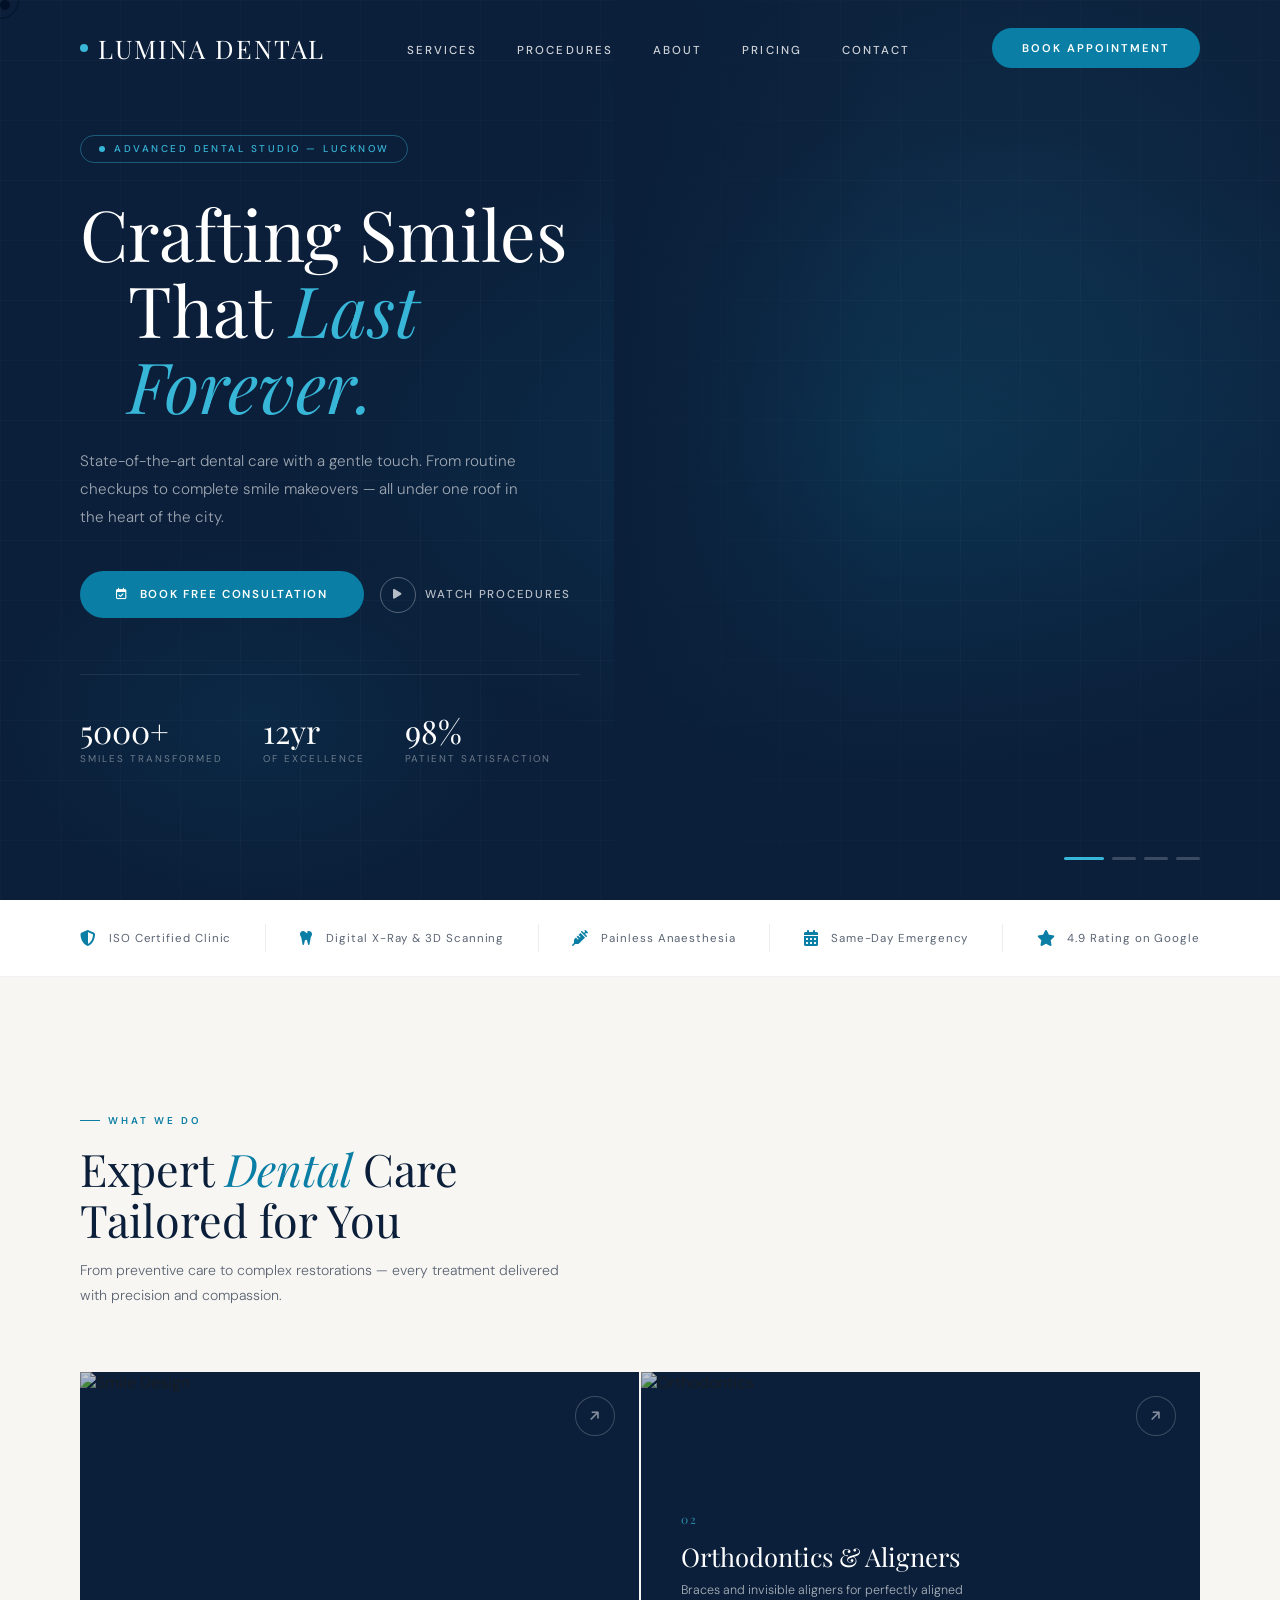
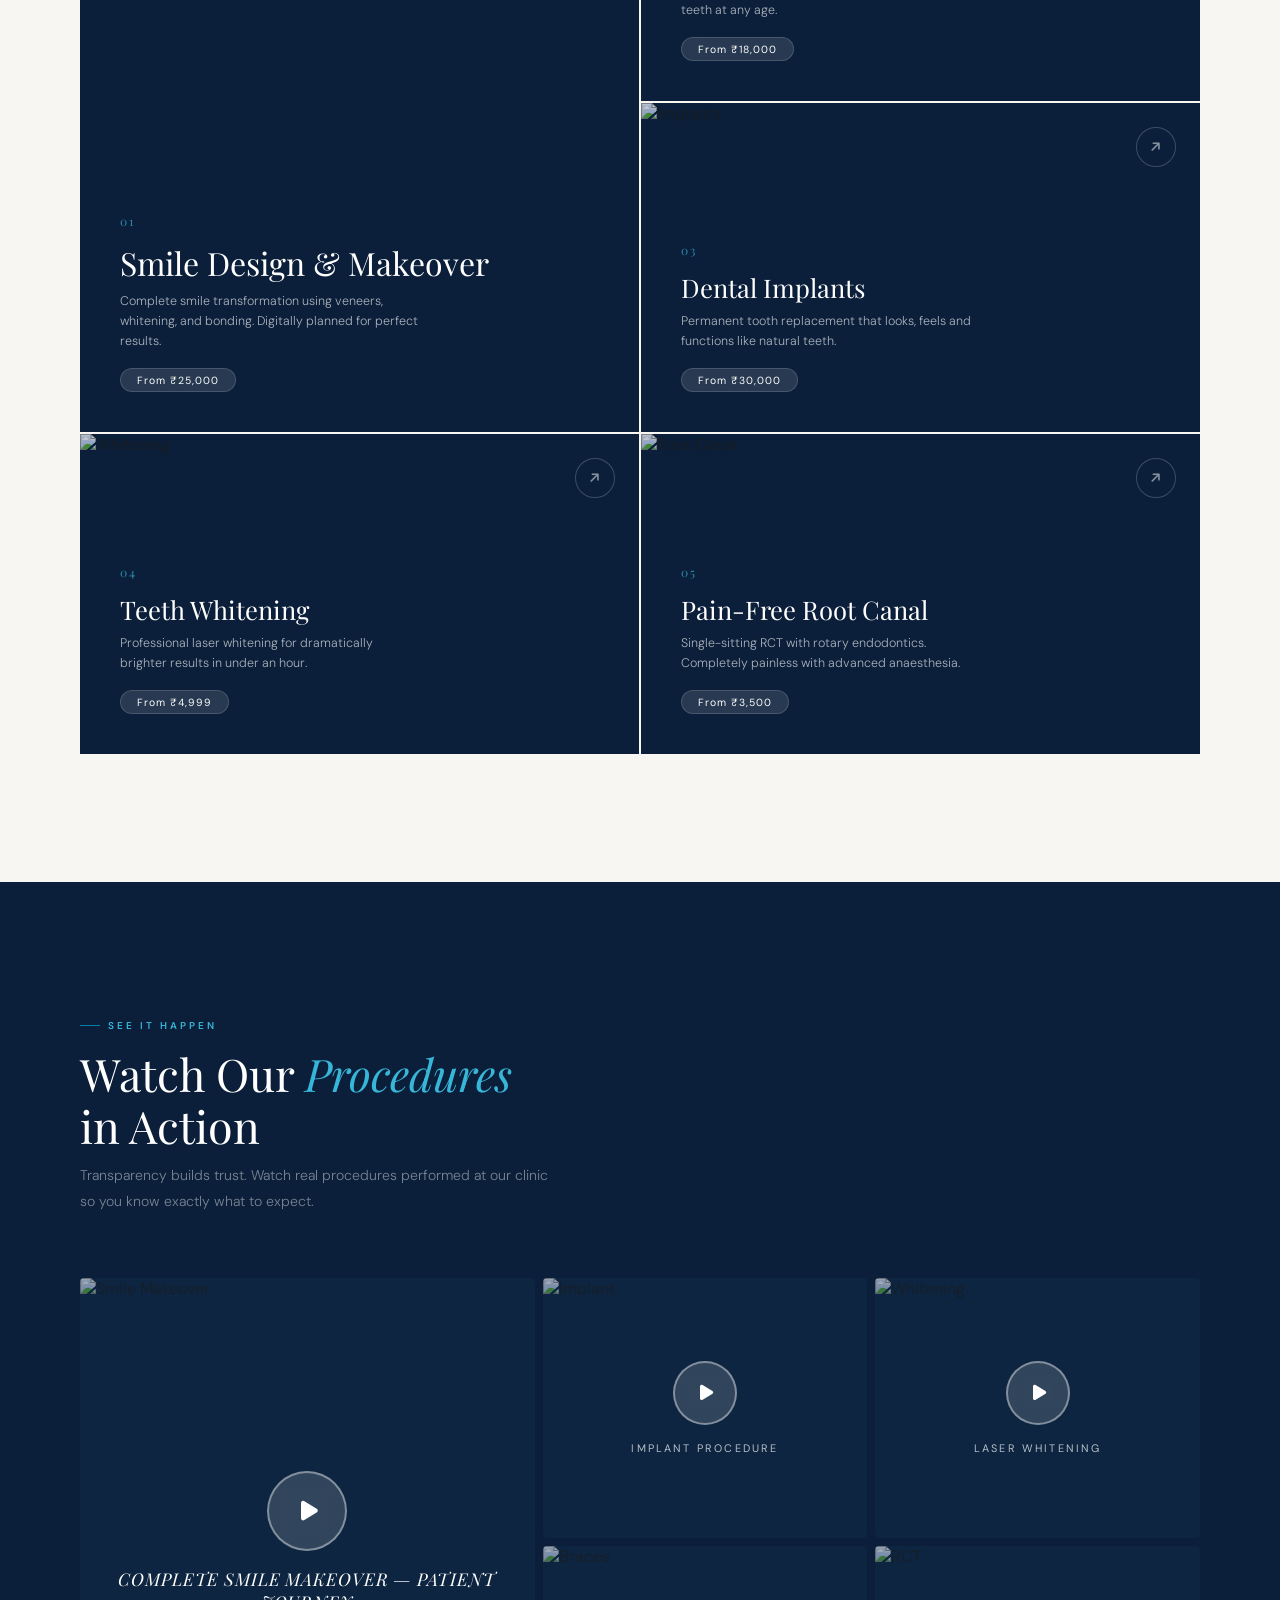
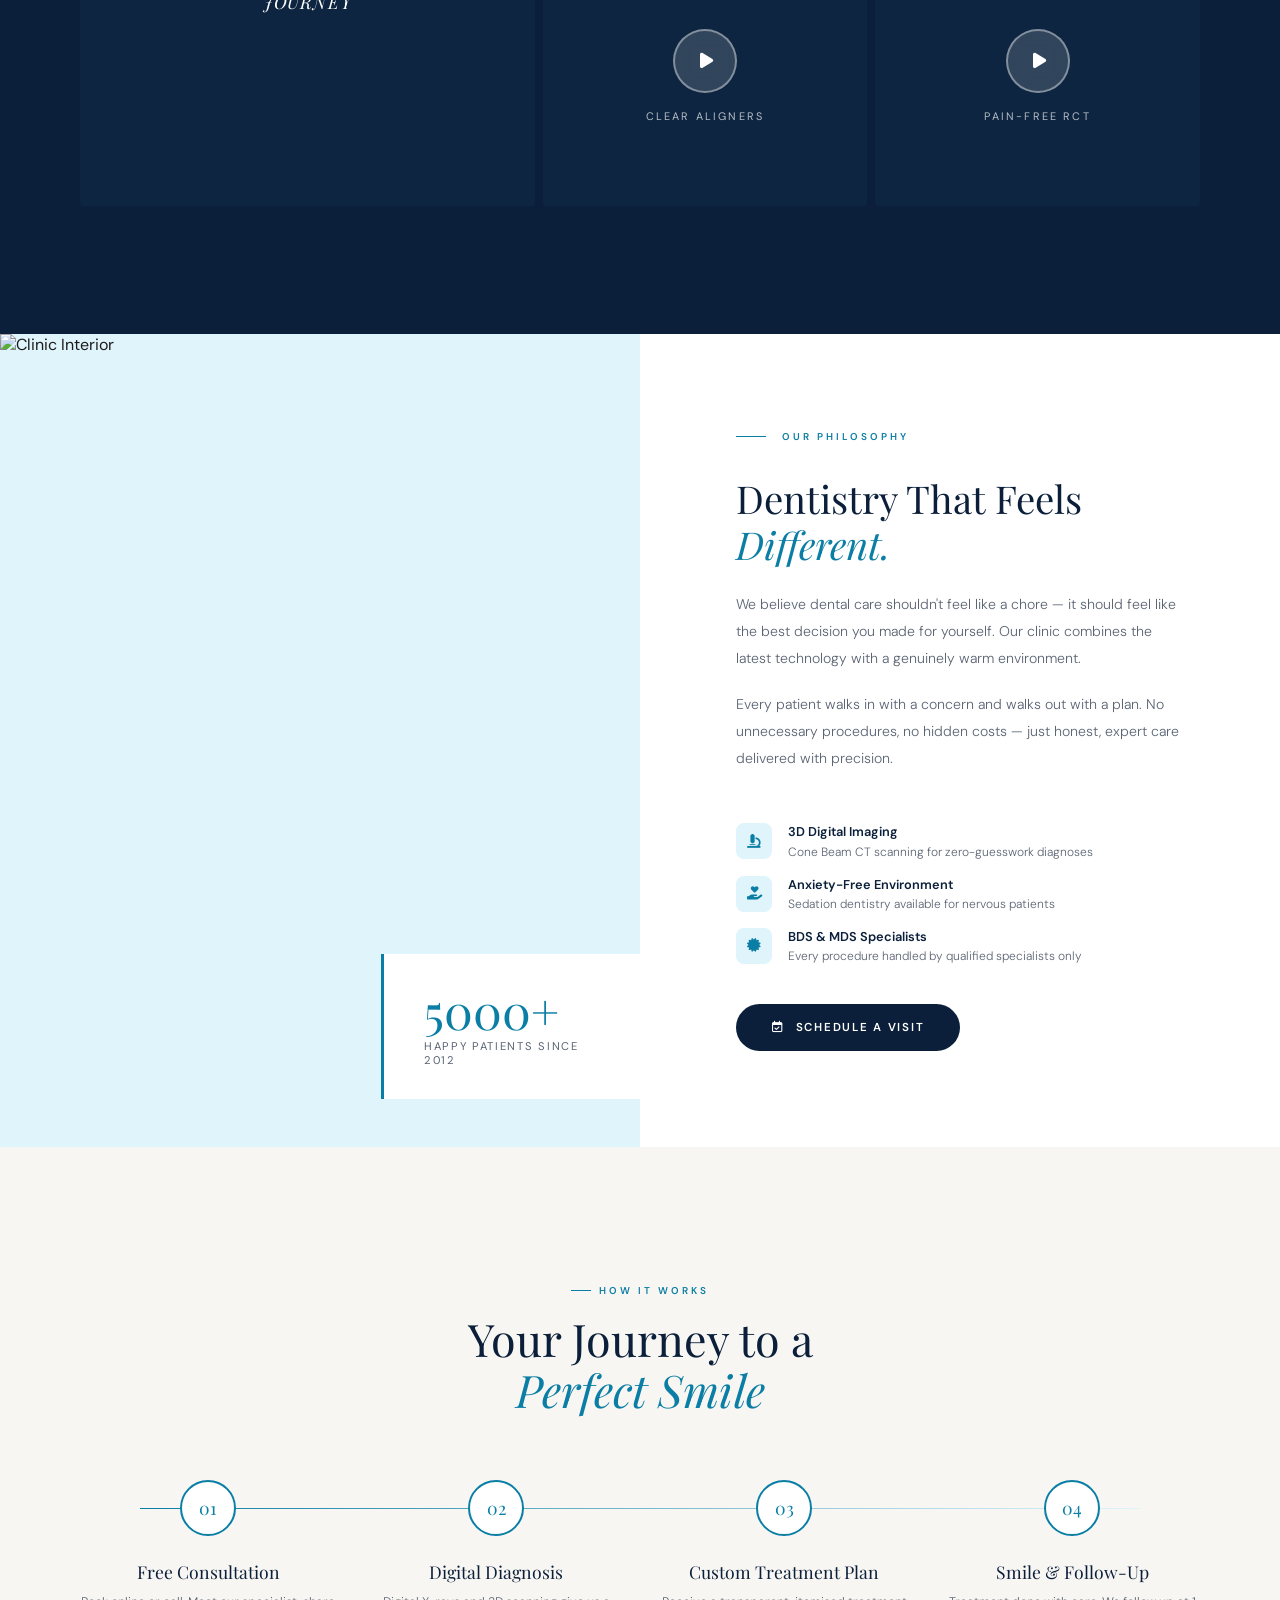
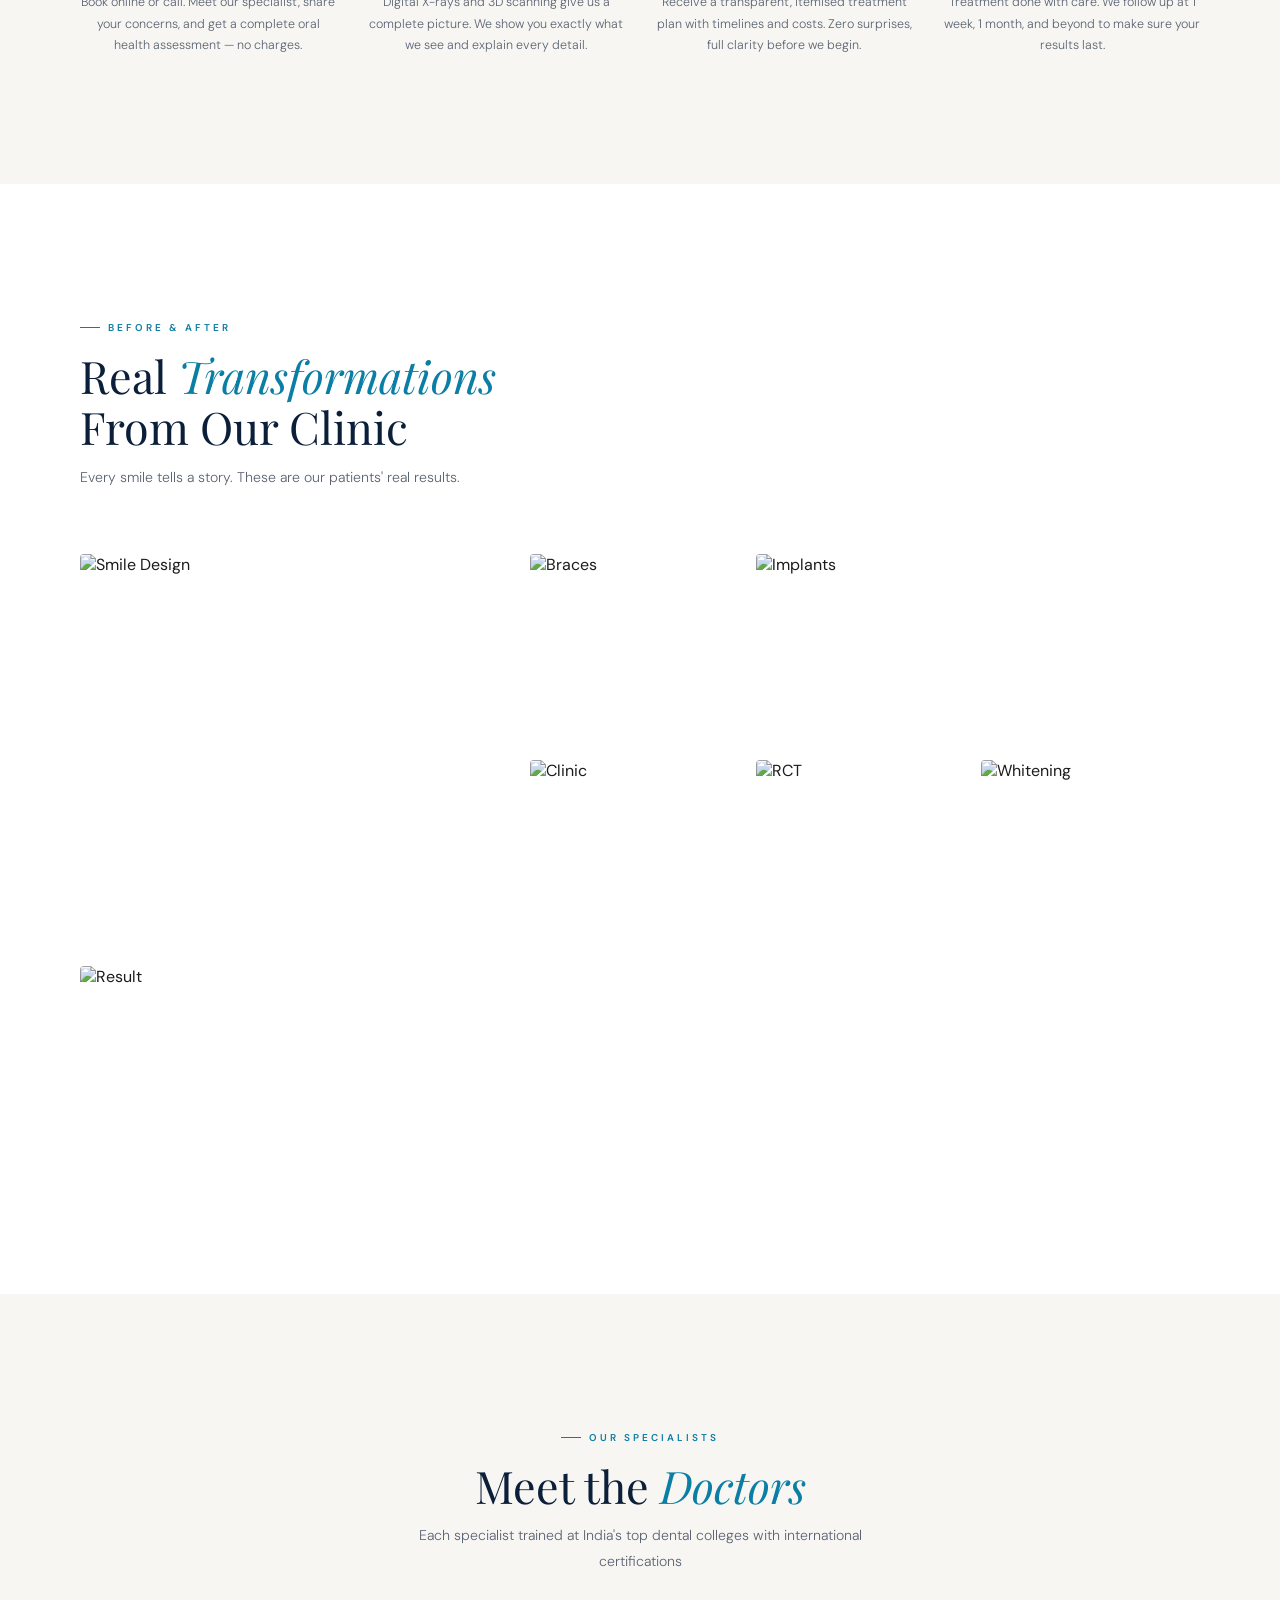
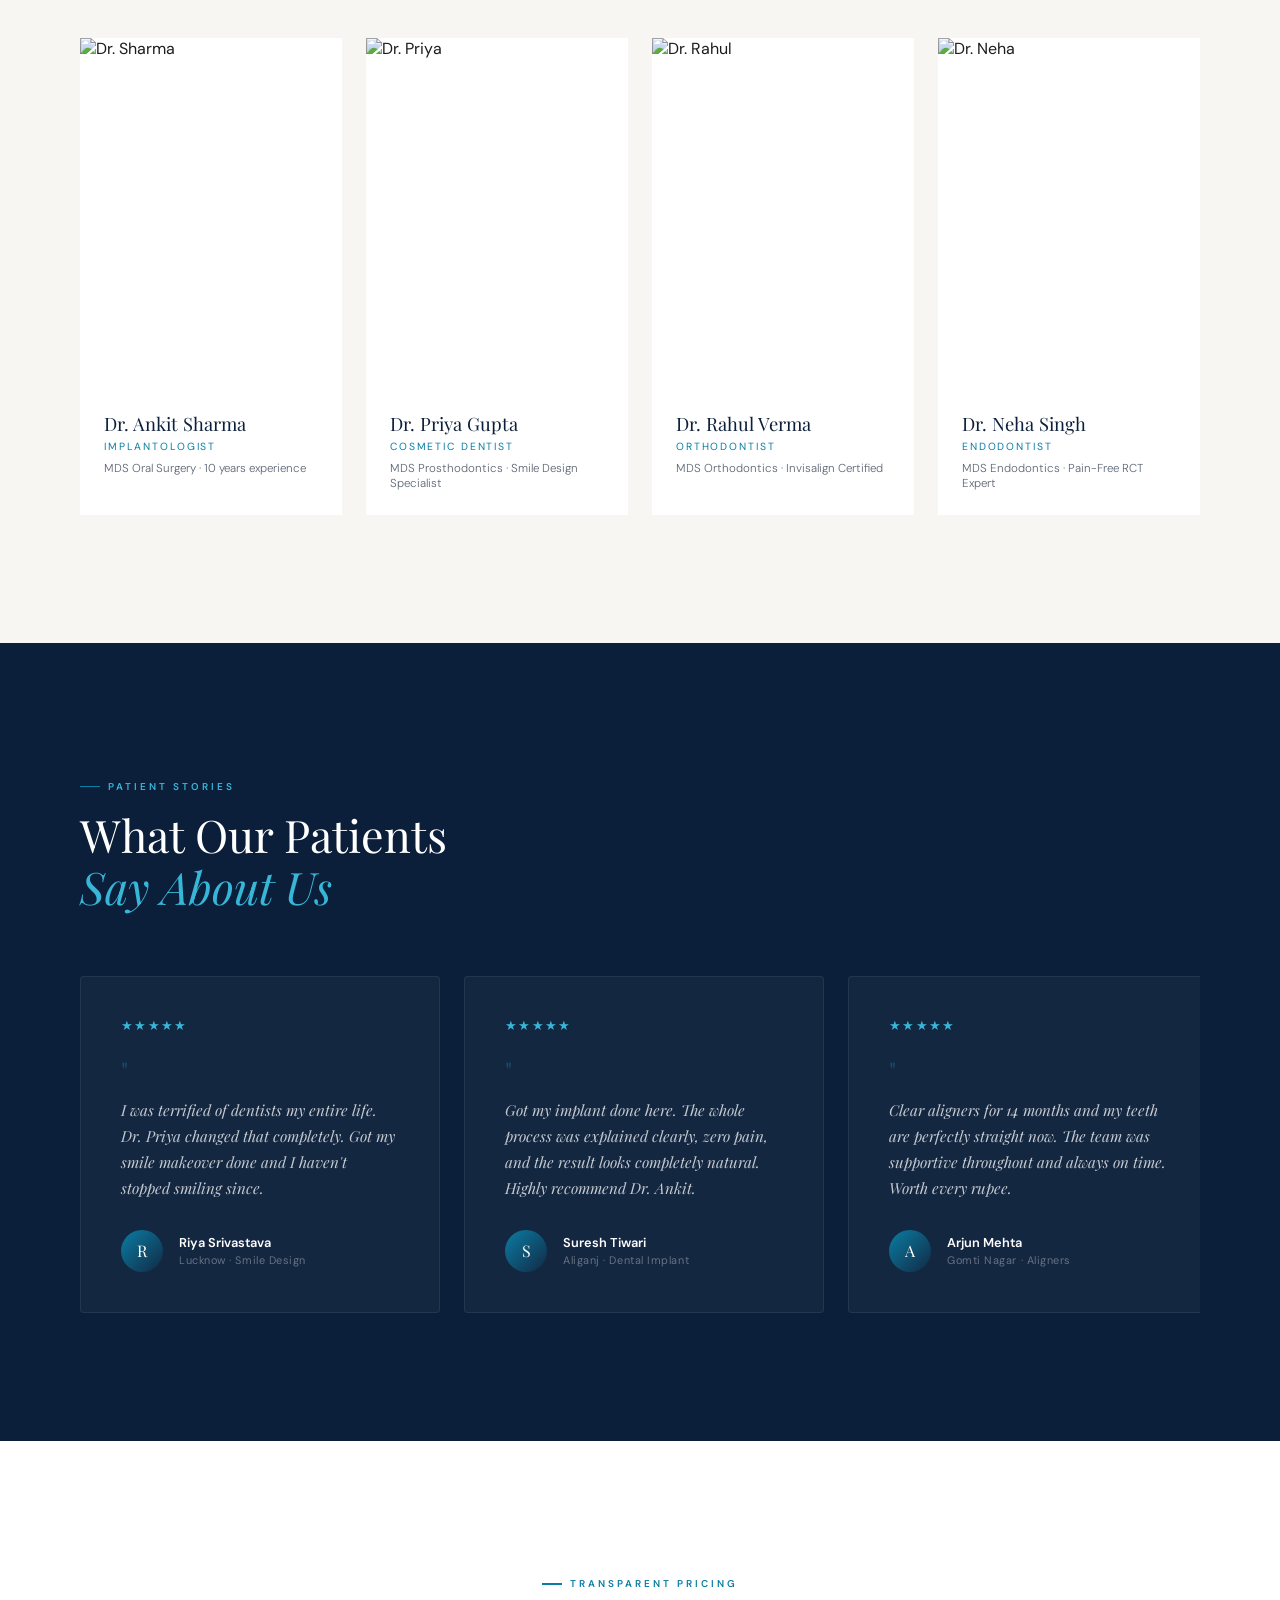
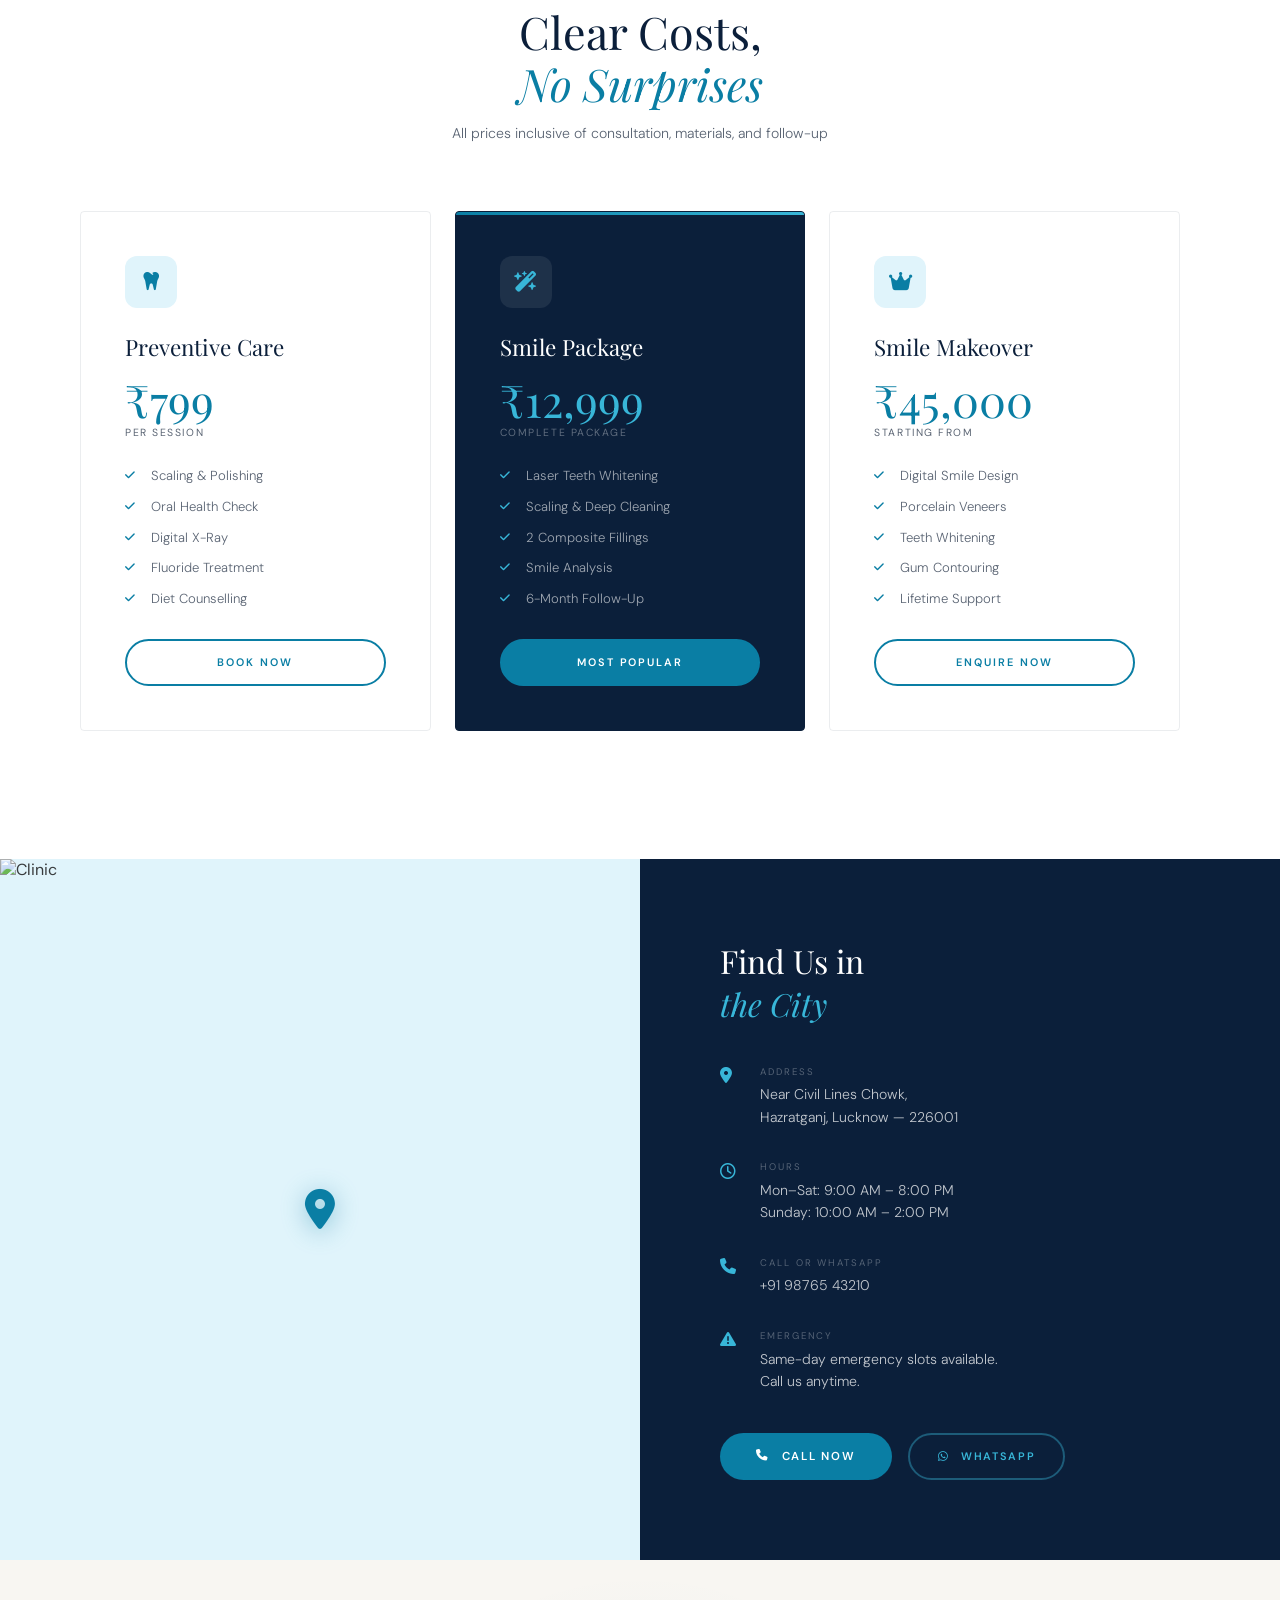
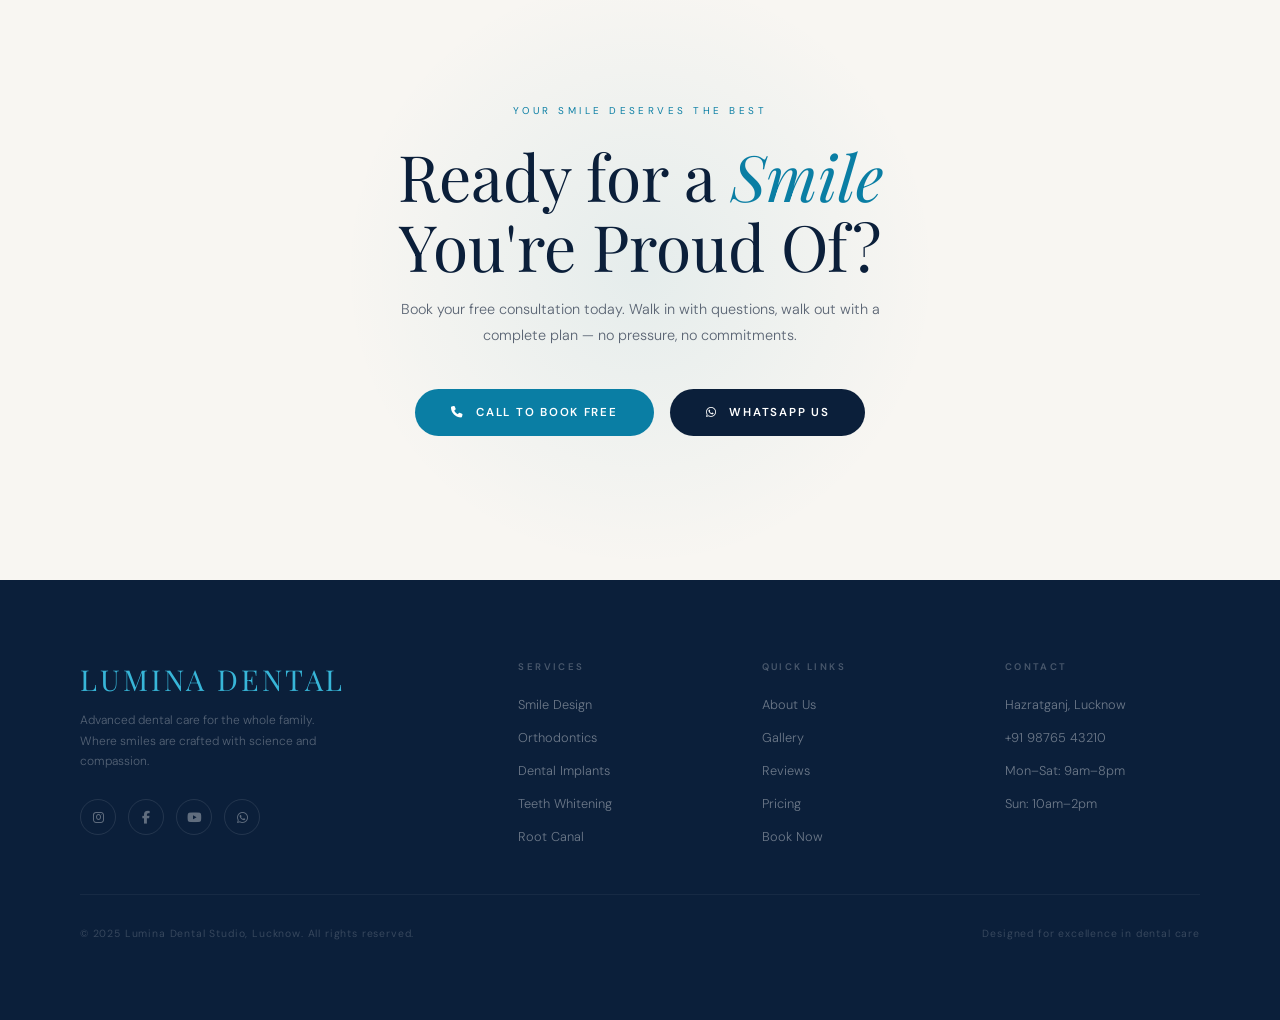
==== dental/index.html @ c4e723fb "Create index.html" ====
<!DOCTYPE html>
<html lang="en">
<head>
<meta charset="UTF-8">
<meta name="viewport" content="width=device-width, initial-scale=1.0">
<title>LUMINA Dental Studio — Where Smiles Are Crafted</title>
<link rel="preconnect" href="https://fonts.googleapis.com">
<link href="https://fonts.googleapis.com/css2?family=Playfair+Display:ital,wght@0,400;0,500;0,700;1,400;1,500&family=DM+Sans:wght@300;400;500;600&display=swap" rel="stylesheet">
<link rel="stylesheet" href="https://cdnjs.cloudflare.com/ajax/libs/font-awesome/6.5.0/css/all.min.css">
<style>
*,*::before,*::after{box-sizing:border-box;margin:0;padding:0}
html{scroll-behavior:smooth;overflow-x:hidden}
body{font-family:'DM Sans',sans-serif;background:#f8f6f2;color:#1c1c1c;overflow-x:hidden}

:root{
  --navy:#0b1f3a;
  --navy-mid:#122944;
  --teal:#0a7ea4;
  --teal-light:#38b6d8;
  --teal-pale:#e0f4fb;
  --cream:#f8f6f2;
  --warm:#fdf9f4;
  --gold:#c8a96e;
  --text:#1c1c1c;
  --text-2:#5a6473;
  --white:#ffffff;
  --serif:'Playfair Display',Georgia,serif;
  --sans:'DM Sans',sans-serif;
}

/* ── CURSOR ── */
.cursor{position:fixed;width:10px;height:10px;background:var(--teal);border-radius:50%;pointer-events:none;z-index:9999;transition:transform 0.15s ease;mix-blend-mode:multiply}
.cursor-ring{position:fixed;width:38px;height:38px;border:1.5px solid var(--teal);border-radius:50%;pointer-events:none;z-index:9998;transition:all 0.12s ease;mix-blend-mode:multiply}

/* ── NAV ── */
.nav{
  position:fixed;top:0;left:0;right:0;z-index:999;
  padding:1.75rem 5rem;
  display:flex;align-items:center;justify-content:space-between;
  transition:all 0.5s ease;
}
.nav.scrolled{
  background:rgba(248,246,242,0.96);
  backdrop-filter:blur(20px);
  padding:1.1rem 5rem;
  box-shadow:0 1px 40px rgba(11,31,58,0.08);
}
.nav-logo{
  font-family:var(--serif);font-size:1.6rem;font-weight:400;
  letter-spacing:0.08em;color:#fff;text-transform:uppercase;
  display:flex;align-items:center;gap:0.6rem;
}
.nav.scrolled .nav-logo{color:var(--navy)}
.logo-dot{width:8px;height:8px;background:var(--teal-light);border-radius:50%;display:inline-block}
.nav.scrolled .logo-dot{background:var(--teal)}
.nav-links{display:flex;gap:2.5rem;list-style:none}
.nav-links a{
  font-size:0.72rem;letter-spacing:0.18em;text-transform:uppercase;
  color:rgba(255,255,255,0.8);text-decoration:none;font-weight:500;
  transition:color 0.3s;position:relative;
}
.nav-links a::after{content:'';position:absolute;bottom:-4px;left:0;width:0;height:1px;background:var(--teal-light);transition:width 0.3s}
.nav-links a:hover::after{width:100%}
.nav.scrolled .nav-links a{color:var(--text-2)}
.nav-links a:hover{color:var(--teal-light)}
.nav.scrolled .nav-links a:hover{color:var(--teal)}
.nav-cta{
  background:var(--teal);color:#fff;
  padding:0.7rem 1.75rem;font-size:0.7rem;
  letter-spacing:0.18em;text-transform:uppercase;
  text-decoration:none;font-weight:600;
  border-radius:100px;
  transition:all 0.3s;border:2px solid var(--teal);
}
.nav-cta:hover{background:transparent;color:var(--teal-light);border-color:var(--teal-light)}
.nav.scrolled .nav-cta:hover{color:var(--teal);border-color:var(--teal);background:transparent}
.hamburger{display:none;flex-direction:column;gap:5px;cursor:pointer;padding:5px;z-index:1001}
.hamburger span{width:24px;height:1.5px;background:#fff;transition:all 0.3s;display:block}
.nav.scrolled .hamburger span{background:var(--navy)}

/* Mobile drawer */
.mobile-menu{
  display:none;position:fixed;inset:0;
  background:var(--navy);z-index:1000;
  flex-direction:column;align-items:center;justify-content:center;gap:2rem;
}
.mobile-menu.open{display:flex}
.mobile-menu a{font-size:1.6rem;font-family:var(--serif);font-weight:400;color:rgba(255,255,255,0.8);text-decoration:none;transition:color 0.3s}
.mobile-menu a:hover{color:var(--teal-light)}
.mobile-close{position:absolute;top:1.5rem;right:1.5rem;font-size:1.5rem;color:rgba(255,255,255,0.5);cursor:pointer;background:none;border:none}
.mobile-book{margin-top:1rem;background:var(--teal);color:#fff !important;padding:0.875rem 2.5rem;border-radius:100px;font-size:0.75rem !important;font-family:var(--sans) !important;letter-spacing:0.2em;text-transform:uppercase;font-weight:600 !important}

/* ── HERO ── */
.hero{
  position:relative;width:100%;height:100vh;min-height:700px;
  background:var(--navy);overflow:hidden;
  display:flex;align-items:center;
}
.hero-bg-pattern{
  position:absolute;inset:0;
  background:
    radial-gradient(ellipse 80% 60% at 70% 50%, rgba(10,126,164,0.18) 0%, transparent 60%),
    radial-gradient(ellipse 40% 40% at 20% 80%, rgba(10,126,164,0.1) 0%, transparent 50%),
    radial-gradient(ellipse 60% 80% at 80% 20%, rgba(56,182,216,0.08) 0%, transparent 60%);
}
.hero-grid-overlay{
  position:absolute;inset:0;
  background-image:linear-gradient(rgba(255,255,255,0.02) 1px,transparent 1px),linear-gradient(90deg,rgba(255,255,255,0.02) 1px,transparent 1px);
  background-size:60px 60px;
}
.hero-img-wrap{
  position:absolute;right:0;top:0;bottom:0;width:52%;overflow:hidden;
}
.hero-img-wrap::before{
  content:'';position:absolute;left:0;top:0;bottom:0;width:40%;z-index:1;
  background:linear-gradient(to right, var(--navy) 0%, transparent 100%);
}
.hero-img-wrap::after{
  content:'';position:absolute;inset:0;
  background:linear-gradient(to bottom, rgba(11,31,58,0.3) 0%, transparent 30%, transparent 70%, rgba(11,31,58,0.4) 100%);
  z-index:1;
}
.hero-img-slide{
  position:absolute;inset:0;opacity:0;transition:opacity 1.8s ease;
  background-size:cover;background-position:center;
}
.hero-img-slide.active{opacity:1}
.slide-a{background-image:url('https://images.unsplash.com/photo-1606811841689-23dfddce3e95?w=1400&q=90')}
.slide-b{background-image:url('https://images.unsplash.com/photo-1588776814546-1ffbb2cd95aa?w=1400&q=90')}
.slide-c{background-image:url('https://images.unsplash.com/photo-1629909613654-28e377c37b09?w=1400&q=90')}
.slide-d{background-image:url('https://images.unsplash.com/photo-1609840114035-3c981b782dfe?w=1400&q=90')}

.hero-content{
  position:relative;z-index:10;
  padding:0 5rem;max-width:660px;
}
.hero-badge{
  display:inline-flex;align-items:center;gap:0.6rem;
  border:1px solid rgba(56,182,216,0.4);
  padding:0.4rem 1.1rem;border-radius:100px;margin-bottom:2rem;
  font-size:0.62rem;letter-spacing:0.25em;text-transform:uppercase;
  color:var(--teal-light);font-weight:500;
}
.hero-badge-dot{width:6px;height:6px;background:var(--teal-light);border-radius:50%;animation:pulse 2s infinite}
@keyframes pulse{0%,100%{opacity:1;transform:scale(1)}50%{opacity:0.5;transform:scale(1.4)}}
.hero-title{
  font-family:var(--serif);
  font-size:clamp(2.8rem,5.5vw,5rem);
  font-weight:400;line-height:1.08;
  color:#fff;margin-bottom:1.5rem;
}
.hero-title em{font-style:italic;color:var(--teal-light)}
.hero-title .line2{display:block;padding-left:3rem}
.hero-sub{
  font-size:0.95rem;color:rgba(255,255,255,0.6);
  line-height:1.85;font-weight:300;margin-bottom:2.5rem;max-width:440px;
}
.hero-actions{display:flex;gap:1rem;flex-wrap:wrap;align-items:center}
.btn-primary{
  display:inline-flex;align-items:center;gap:0.75rem;
  background:var(--teal);color:#fff;
  padding:1rem 2.25rem;font-size:0.72rem;
  letter-spacing:0.15em;text-transform:uppercase;
  text-decoration:none;font-weight:600;border-radius:100px;
  transition:all 0.3s;
}
.btn-primary:hover{background:var(--teal-light);transform:translateY(-2px);box-shadow:0 12px 35px rgba(10,126,164,0.35)}
.btn-ghost{
  display:inline-flex;align-items:center;gap:0.6rem;
  color:rgba(255,255,255,0.7);font-size:0.72rem;
  letter-spacing:0.15em;text-transform:uppercase;
  text-decoration:none;font-weight:500;
  transition:all 0.3s;
}
.btn-ghost:hover{color:#fff}
.btn-ghost i{width:36px;height:36px;border:1px solid rgba(255,255,255,0.3);border-radius:50%;display:flex;align-items:center;justify-content:center;font-size:0.7rem;transition:all 0.3s}
.btn-ghost:hover i{border-color:var(--teal-light);color:var(--teal-light)}

.hero-counters{
  display:flex;gap:2.5rem;margin-top:3.5rem;
  padding-top:2.5rem;border-top:1px solid rgba(255,255,255,0.08);
}
.hero-counter-num{font-family:var(--serif);font-size:2rem;font-weight:400;color:#fff;line-height:1;margin-bottom:0.3rem}
.hero-counter-label{font-size:0.62rem;letter-spacing:0.2em;text-transform:uppercase;color:rgba(255,255,255,0.4)}

.slide-nav{
  position:absolute;bottom:2.5rem;right:5rem;z-index:20;
  display:flex;gap:0.5rem;
}
.snav-dot{width:24px;height:3px;background:rgba(255,255,255,0.2);cursor:pointer;transition:all 0.3s;border-radius:2px}
.snav-dot.active{background:var(--teal-light);width:40px}

/* ── TRUST BAR ── */
.trust-bar{
  background:var(--white);
  padding:1.5rem 5rem;
  display:flex;align-items:center;justify-content:space-between;
  border-bottom:1px solid rgba(11,31,58,0.06);
  flex-wrap:wrap;gap:1rem;
}
.trust-item{display:flex;align-items:center;gap:0.75rem;color:var(--text-2);font-size:0.72rem;letter-spacing:0.08em}
.trust-item i{color:var(--teal);font-size:1rem}
.trust-divider{width:1px;height:28px;background:rgba(11,31,58,0.08)}

/* ── SERVICES ── */
.services-section{padding:8rem 5rem;background:var(--cream)}
.sec-header{margin-bottom:4rem}
.sec-tag{
  display:inline-flex;align-items:center;gap:0.5rem;
  font-size:0.62rem;letter-spacing:0.3em;text-transform:uppercase;
  color:var(--teal);font-weight:600;margin-bottom:1rem;
}
.sec-tag::before{content:'';width:20px;height:1.5px;background:var(--teal)}
.sec-title{
  font-family:var(--serif);font-size:clamp(2rem,3.5vw,3.2rem);
  font-weight:400;line-height:1.15;color:var(--navy);
}
.sec-title em{font-style:italic;color:var(--teal)}
.sec-sub{font-size:0.88rem;color:var(--text-2);line-height:1.8;font-weight:300;max-width:480px;margin-top:0.75rem}

.services-layout{display:grid;grid-template-columns:1fr 1fr;gap:2px;max-width:1400px}
.svc-card{
  position:relative;overflow:hidden;cursor:pointer;
  background:var(--navy);
}
.svc-card.tall{grid-row:span 2}
.svc-img{width:100%;height:100%;object-fit:cover;display:block;min-height:320px;transition:transform 0.8s ease;opacity:0.75}
.svc-card.tall .svc-img{min-height:660px}
.svc-card:hover .svc-img{transform:scale(1.06);opacity:0.6}
.svc-overlay{
  position:absolute;inset:0;
  background:linear-gradient(to top, rgba(11,31,58,0.95) 0%, rgba(11,31,58,0.3) 50%, transparent 100%);
  transition:all 0.4s;
}
.svc-card:hover .svc-overlay{background:linear-gradient(to top, rgba(10,126,164,0.92) 0%, rgba(10,126,164,0.4) 60%, transparent 100%)}
.svc-info{position:absolute;bottom:0;left:0;right:0;padding:2.5rem}
.svc-num{font-family:var(--serif);font-size:0.75rem;color:var(--teal-light);letter-spacing:0.2em;margin-bottom:0.75rem;opacity:0.7}
.svc-name{font-family:var(--serif);font-size:1.6rem;font-weight:400;color:#fff;margin-bottom:0.5rem}
.svc-card.tall .svc-name{font-size:2rem}
.svc-desc{font-size:0.78rem;color:rgba(255,255,255,0.65);line-height:1.6;max-width:300px;font-weight:300;margin-bottom:1rem}
.svc-price{
  display:inline-block;background:rgba(255,255,255,0.12);backdrop-filter:blur(10px);
  border:1px solid rgba(255,255,255,0.15);
  padding:0.3rem 1rem;font-size:0.65rem;letter-spacing:0.1em;color:#fff;border-radius:100px;
}
.svc-arrow{
  position:absolute;top:1.5rem;right:1.5rem;
  width:40px;height:40px;border:1px solid rgba(255,255,255,0.2);border-radius:50%;
  display:flex;align-items:center;justify-content:center;color:rgba(255,255,255,0.5);
  font-size:0.8rem;transition:all 0.4s;transform:rotate(-45deg);
}
.svc-card:hover .svc-arrow{background:var(--teal);border-color:var(--teal);color:#fff;transform:rotate(0deg)}

/* ── VIDEO SECTION ── */
.video-section{padding:8rem 5rem;background:var(--navy);overflow:hidden}
.video-section .sec-tag{color:var(--teal-light)}
.video-section .sec-title{color:#fff}
.video-section .sec-title em{color:var(--teal-light)}
.video-section .sec-sub{color:rgba(255,255,255,0.45)}

.video-grid{
  display:grid;grid-template-columns:1.4fr 1fr 1fr;
  grid-template-rows:260px 260px;
  gap:8px;margin-top:3rem;
}
.vid-item{
  position:relative;overflow:hidden;cursor:pointer;background:#0d2540;border-radius:4px;
}
.vid-item.main{grid-row:span 2}
.vid-thumb{width:100%;height:100%;object-fit:cover;display:block;opacity:0.6;transition:all 0.5s}
.vid-item:hover .vid-thumb{opacity:0.4;transform:scale(1.05)}
.vid-overlay{
  position:absolute;inset:0;display:flex;flex-direction:column;
  align-items:center;justify-content:center;gap:1rem;
}
.vid-play{
  width:64px;height:64px;background:rgba(255,255,255,0.15);backdrop-filter:blur(10px);
  border:2px solid rgba(255,255,255,0.4);border-radius:50%;
  display:flex;align-items:center;justify-content:center;
  color:#fff;font-size:1.1rem;padding-left:4px;
  transition:all 0.3s;
}
.vid-item.main .vid-play{width:80px;height:80px;font-size:1.4rem}
.vid-item:hover .vid-play{background:var(--teal);border-color:var(--teal);transform:scale(1.1)}
.vid-label{font-size:0.68rem;letter-spacing:0.2em;text-transform:uppercase;color:rgba(255,255,255,0.7);text-align:center}
.vid-item.main .vid-label{font-family:var(--serif);font-size:1.1rem;letter-spacing:0.05em;font-style:italic;color:#fff}

/* video modal */
.vid-modal{
  display:none;position:fixed;inset:0;background:rgba(0,0,0,0.92);z-index:9000;
  align-items:center;justify-content:center;
}
.vid-modal.open{display:flex}
.vid-modal-inner{position:relative;width:90%;max-width:900px;aspect-ratio:16/9}
.vid-modal-inner iframe{width:100%;height:100%;border:none}
.vid-modal-close{position:absolute;top:-2.5rem;right:0;color:rgba(255,255,255,0.6);font-size:1.4rem;cursor:pointer;background:none;border:none;transition:color 0.3s}
.vid-modal-close:hover{color:#fff}

/* ── ABOUT / STORY ── */
.about-section{display:grid;grid-template-columns:1fr 1fr;min-height:85vh}
.about-visual{position:relative;overflow:hidden;background:var(--teal-pale)}
.about-visual-img{width:100%;height:100%;object-fit:cover;display:block}
.about-visual-accent{
  position:absolute;bottom:3rem;right:-1px;
  background:var(--white);padding:2rem 2.5rem;
  border-left:3px solid var(--teal);
  max-width:260px;
}
.avc-num{font-family:var(--serif);font-size:3rem;font-weight:400;color:var(--teal);line-height:1}
.avc-label{font-size:0.7rem;letter-spacing:0.15em;text-transform:uppercase;color:var(--text-2);margin-top:0.3rem}

.about-content{
  background:var(--white);
  display:flex;flex-direction:column;justify-content:center;
  padding:6rem;
}
.about-eyebrow{display:flex;align-items:center;gap:1rem;margin-bottom:2rem}
.eyebrow-line{width:30px;height:1.5px;background:var(--teal)}
.eyebrow-text{font-size:0.62rem;letter-spacing:0.3em;text-transform:uppercase;color:var(--teal);font-weight:600}
.about-title{font-family:var(--serif);font-size:clamp(1.8rem,3vw,2.8rem);font-weight:400;line-height:1.2;color:var(--navy);margin-bottom:1.5rem}
.about-title em{font-style:italic;color:var(--teal)}
.about-text{font-size:0.88rem;color:var(--text-2);line-height:1.9;font-weight:300;margin-bottom:1.25rem}
.about-features{display:flex;flex-direction:column;gap:1rem;margin-top:2rem;margin-bottom:2.5rem}
.about-feature{display:flex;align-items:flex-start;gap:1rem}
.af-icon{
  width:36px;height:36px;background:var(--teal-pale);border-radius:8px;
  display:flex;align-items:center;justify-content:center;color:var(--teal);font-size:0.85rem;flex-shrink:0;
}
.af-text-title{font-size:0.8rem;font-weight:600;color:var(--navy);margin-bottom:0.2rem}
.af-text-sub{font-size:0.75rem;color:var(--text-2);font-weight:300}
.btn-navy{
  display:inline-flex;align-items:center;gap:0.75rem;
  background:var(--navy);color:#fff;
  padding:1rem 2.25rem;font-size:0.72rem;
  letter-spacing:0.15em;text-transform:uppercase;
  text-decoration:none;font-weight:600;border-radius:100px;
  transition:all 0.3s;width:fit-content;
}
.btn-navy:hover{background:var(--teal);transform:translateY(-2px)}

/* ── PROCESS ── */
.process-section{padding:8rem 5rem;background:var(--cream)}
.process-steps{
  display:grid;grid-template-columns:repeat(4,1fr);gap:2rem;
  margin-top:4rem;position:relative;
}
.process-steps::before{
  content:'';position:absolute;top:28px;left:60px;right:60px;height:1px;
  background:linear-gradient(to right, var(--teal) 0%, var(--teal-pale) 100%);
  z-index:0;
}
.process-step{position:relative;z-index:1;text-align:center}
.ps-num{
  width:56px;height:56px;background:var(--white);
  border:2px solid var(--teal);border-radius:50%;
  display:flex;align-items:center;justify-content:center;
  font-family:var(--serif);font-size:1.1rem;color:var(--teal);
  margin:0 auto 1.5rem;font-weight:400;
  transition:all 0.3s;
}
.process-step:hover .ps-num{background:var(--teal);color:#fff}
.ps-title{font-family:var(--serif);font-size:1.1rem;font-weight:400;color:var(--navy);margin-bottom:0.6rem}
.ps-desc{font-size:0.78rem;color:var(--text-2);line-height:1.7;font-weight:300}

/* ── GALLERY ── */
.gallery-section{padding:8rem 5rem;background:var(--white)}
.gallery-mosaic{
  display:grid;
  grid-template-columns:repeat(5,1fr);
  grid-template-rows:200px 200px 200px;
  gap:6px;margin-top:3rem;
}
.gal-item{overflow:hidden;position:relative;cursor:pointer;border-radius:4px}
.gal-item img{width:100%;height:100%;object-fit:cover;display:block;transition:transform 0.6s ease;filter:saturate(0.85)}
.gal-item:hover img{transform:scale(1.08);filter:saturate(1.1)}
.gal-item::after{content:'';position:absolute;inset:0;background:rgba(10,126,164,0);transition:background 0.4s}
.gal-item:hover::after{background:rgba(10,126,164,0.2)}
.gal-item.w2{grid-column:span 2}
.gal-item.w3{grid-column:span 3}
.gal-item.h2{grid-row:span 2}
.gal-caption{
  position:absolute;bottom:0;left:0;right:0;
  padding:1rem 1.25rem;background:linear-gradient(to top,rgba(11,31,58,0.8),transparent);
  color:#fff;font-size:0.65rem;letter-spacing:0.2em;text-transform:uppercase;
  opacity:0;transform:translateY(8px);transition:all 0.4s;
}
.gal-item:hover .gal-caption{opacity:1;transform:translateY(0)}

/* ── TEAM ── */
.team-section{padding:8rem 5rem;background:var(--cream)}
.team-grid{display:grid;grid-template-columns:repeat(4,1fr);gap:1.5rem;max-width:1300px;margin-top:3rem}
.team-card{background:var(--white);overflow:hidden;transition:transform 0.4s,box-shadow 0.4s}
.team-card:hover{transform:translateY(-8px);box-shadow:0 24px 60px rgba(11,31,58,0.1)}
.team-img-wrap{position:relative;overflow:hidden;aspect-ratio:3/4}
.team-img-wrap img{width:100%;height:100%;object-fit:cover;display:block;transition:transform 0.6s;filter:saturate(0.9)}
.team-card:hover .team-img-wrap img{transform:scale(1.05);filter:saturate(1)}
.team-img-wrap::after{
  content:'';position:absolute;inset:0;
  background:linear-gradient(to top,rgba(10,126,164,0.6) 0%,transparent 40%);
  opacity:0;transition:opacity 0.4s;
}
.team-card:hover .team-img-wrap::after{opacity:1}
.team-info{padding:1.5rem}
.team-name{font-family:var(--serif);font-size:1.15rem;font-weight:400;color:var(--navy);margin-bottom:0.25rem}
.team-role{font-size:0.65rem;letter-spacing:0.18em;text-transform:uppercase;color:var(--teal)}
.team-qual{font-size:0.72rem;color:var(--text-2);margin-top:0.5rem;font-weight:300}

/* ── TESTIMONIALS ── */
.test-section{padding:8rem 5rem;background:var(--navy);overflow:hidden}
.test-section .sec-tag{color:var(--teal-light)}
.test-section .sec-title{color:#fff}
.test-section .sec-title em{color:var(--teal-light)}
.test-track-wrap{overflow:hidden;margin-top:3rem}
.test-track{display:flex;gap:1.5rem;animation:scrollLeft 35s linear infinite}
.test-track:hover{animation-play-state:paused}
@keyframes scrollLeft{from{transform:translateX(0)}to{transform:translateX(-50%)}}
.test-card{
  background:rgba(255,255,255,0.04);border:1px solid rgba(255,255,255,0.07);
  padding:2.5rem;flex-shrink:0;width:360px;border-radius:4px;
  transition:border-color 0.3s,background 0.3s;
}
.test-card:hover{border-color:rgba(10,126,164,0.4);background:rgba(10,126,164,0.06)}
.test-rating{color:var(--teal-light);font-size:0.8rem;letter-spacing:0.1em;margin-bottom:1.5rem}
.test-quote{font-size:1.5rem;color:var(--teal);font-family:var(--serif);line-height:1;margin-bottom:1rem;opacity:0.5}
.test-text{font-family:var(--serif);font-size:0.95rem;font-weight:400;font-style:italic;color:rgba(255,255,255,0.75);line-height:1.7;margin-bottom:1.75rem}
.test-author{display:flex;align-items:center;gap:1rem}
.test-av{
  width:42px;height:42px;border-radius:50%;
  background:linear-gradient(135deg,var(--teal),var(--navy-mid));
  display:flex;align-items:center;justify-content:center;
  font-family:var(--serif);font-size:1rem;color:#fff;flex-shrink:0;
}
.test-name{font-size:0.8rem;font-weight:600;color:#fff;margin-bottom:0.15rem}
.test-detail{font-size:0.68rem;color:rgba(255,255,255,0.35);letter-spacing:0.05em}

/* ── PRICING ── */
.pricing-section{padding:8rem 5rem;background:var(--white)}
.pricing-grid{display:grid;grid-template-columns:repeat(3,1fr);gap:1.5rem;max-width:1100px;margin-top:3rem}
.price-card{
  border:1px solid rgba(11,31,58,0.08);padding:2.75rem;
  border-radius:4px;position:relative;overflow:hidden;
  transition:all 0.4s;
}
.price-card::after{
  content:'';position:absolute;top:0;left:0;right:0;height:3px;
  background:linear-gradient(to right,var(--teal),var(--teal-light));
  transform:scaleX(0);transition:transform 0.4s;
}
.price-card:hover{transform:translateY(-6px);box-shadow:0 24px 60px rgba(10,126,164,0.1)}
.price-card:hover::after{transform:scaleX(1)}
.price-card.featured{background:var(--navy);border-color:var(--navy)}
.price-card.featured::after{transform:scaleX(1)}
.price-icon-wrap{
  width:52px;height:52px;background:var(--teal-pale);border-radius:12px;
  display:flex;align-items:center;justify-content:center;color:var(--teal);
  font-size:1.3rem;margin-bottom:1.5rem;
}
.price-card.featured .price-icon-wrap{background:rgba(255,255,255,0.08);color:var(--teal-light)}
.price-name{font-family:var(--serif);font-size:1.4rem;font-weight:400;color:var(--navy);margin-bottom:0.5rem}
.price-card.featured .price-name{color:#fff}
.price-amount{font-family:var(--serif);font-size:2.8rem;font-weight:400;color:var(--teal);line-height:1;margin:1rem 0 0.25rem}
.price-card.featured .price-amount{color:var(--teal-light)}
.price-note{font-size:0.65rem;letter-spacing:0.15em;text-transform:uppercase;color:var(--text-2);margin-bottom:1.75rem}
.price-card.featured .price-note{color:rgba(255,255,255,0.35)}
.price-list{list-style:none;display:flex;flex-direction:column;gap:0.85rem;margin-bottom:2rem}
.price-list li{display:flex;align-items:center;gap:0.75rem;font-size:0.82rem;color:var(--text-2);font-weight:300}
.price-card.featured .price-list li{color:rgba(255,255,255,0.6)}
.price-list li i{color:var(--teal);font-size:0.7rem;width:14px}
.price-card.featured .price-list li i{color:var(--teal-light)}
.btn-price{
  display:block;width:100%;padding:0.9rem;text-align:center;
  font-size:0.68rem;letter-spacing:0.18em;text-transform:uppercase;font-weight:600;
  text-decoration:none;border-radius:100px;transition:all 0.3s;
  border:2px solid var(--teal);color:var(--teal);background:transparent;cursor:pointer;
}
.btn-price:hover,.price-card.featured .btn-price{background:var(--teal);color:#fff;border-color:var(--teal)}
.price-card.featured .btn-price:hover{background:var(--teal-light);border-color:var(--teal-light)}

/* ── LOCATION ── */
.location-section{display:grid;grid-template-columns:1fr 1fr}
.loc-map{position:relative;min-height:500px;background:var(--teal-pale);overflow:hidden}
.loc-map img{width:100%;height:100%;object-fit:cover;display:block;opacity:0.85}
.loc-map-pin{
  position:absolute;top:50%;left:50%;transform:translate(-50%,-50%);
  text-align:center;
}
.loc-map-pin i{font-size:2.5rem;color:var(--teal);filter:drop-shadow(0 4px 12px rgba(10,126,164,0.4))}
.loc-content{background:var(--navy);padding:5rem;display:flex;flex-direction:column;justify-content:center}
.loc-title{font-family:var(--serif);font-size:clamp(1.8rem,2.5vw,2.5rem);font-weight:400;color:#fff;margin-bottom:2.5rem}
.loc-title em{font-style:italic;color:var(--teal-light)}
.loc-items{display:flex;flex-direction:column;gap:2rem}
.loc-item{display:flex;gap:1.25rem;align-items:flex-start}
.loc-icon{color:var(--teal-light);font-size:1rem;margin-top:0.15rem;flex-shrink:0;width:20px}
.loc-item-label{font-size:0.6rem;letter-spacing:0.2em;text-transform:uppercase;color:rgba(255,255,255,0.3);margin-bottom:0.35rem}
.loc-item-text{font-size:0.88rem;color:rgba(255,255,255,0.75);font-weight:300;line-height:1.6}
.loc-btns{display:flex;gap:1rem;margin-top:2.5rem;flex-wrap:wrap}
.btn-teal-outline{
  display:inline-flex;align-items:center;gap:0.75rem;
  border:2px solid rgba(56,182,216,0.4);color:var(--teal-light);
  padding:0.875rem 1.75rem;font-size:0.68rem;letter-spacing:0.15em;
  text-transform:uppercase;text-decoration:none;font-weight:600;border-radius:100px;
  transition:all 0.3s;
}
.btn-teal-outline:hover{border-color:var(--teal-light);background:rgba(56,182,216,0.1)}

/* ── CTA ── */
.cta-section{
  position:relative;padding:9rem 5rem;text-align:center;overflow:hidden;
  background:var(--cream);
}
.cta-bg-shape{
  position:absolute;top:50%;left:50%;transform:translate(-50%,-50%);
  width:600px;height:600px;border-radius:50%;
  background:radial-gradient(circle, rgba(10,126,164,0.08) 0%, transparent 70%);
}
.cta-tag{font-size:0.62rem;letter-spacing:0.35em;text-transform:uppercase;color:var(--teal);margin-bottom:1.5rem;display:block}
.cta-title{font-family:var(--serif);font-size:clamp(2.5rem,5vw,4rem);font-weight:400;color:var(--navy);line-height:1.1;margin-bottom:1rem}
.cta-title em{font-style:italic;color:var(--teal)}
.cta-sub{font-size:0.9rem;color:var(--text-2);max-width:480px;margin:0 auto 2.5rem;line-height:1.8;font-weight:300}
.cta-actions{display:flex;gap:1rem;justify-content:center;flex-wrap:wrap}

/* ── FOOTER ── */
footer{
  background:var(--navy);padding:5rem;
  display:grid;grid-template-columns:2fr 1fr 1fr 1fr;gap:3rem;
}
.footer-brand{font-family:var(--serif);font-size:1.8rem;font-weight:400;color:var(--teal-light);letter-spacing:0.1em;text-transform:uppercase;margin-bottom:0.75rem}
.footer-tagline{font-size:0.75rem;color:rgba(255,255,255,0.3);line-height:1.7;max-width:240px;font-weight:300;margin-bottom:1.75rem}
.footer-social{display:flex;gap:0.75rem}
.social-link{
  width:36px;height:36px;border:1px solid rgba(255,255,255,0.1);border-radius:50%;
  display:flex;align-items:center;justify-content:center;
  color:rgba(255,255,255,0.35);font-size:0.8rem;transition:all 0.3s;text-decoration:none;
}
.social-link:hover{border-color:var(--teal);color:var(--teal-light)}
.footer-col-title{font-size:0.6rem;letter-spacing:0.25em;text-transform:uppercase;color:rgba(255,255,255,0.25);margin-bottom:1.25rem;font-weight:600}
.footer-links{list-style:none;display:flex;flex-direction:column;gap:0.75rem}
.footer-links a{font-size:0.8rem;color:rgba(255,255,255,0.4);text-decoration:none;transition:color 0.3s;font-weight:300}
.footer-links a:hover{color:var(--teal-light)}
.footer-bottom{
  grid-column:1/-1;border-top:1px solid rgba(255,255,255,0.05);
  padding-top:2rem;display:flex;justify-content:space-between;align-items:center;flex-wrap:wrap;gap:1rem;
}
.footer-copy{font-size:0.65rem;color:rgba(255,255,255,0.18);letter-spacing:0.08em}

/* ── ANIMATIONS ── */
.reveal{opacity:0;transform:translateY(35px);transition:opacity 0.85s ease,transform 0.85s ease}
.reveal.visible{opacity:1;transform:translateY(0)}
.reveal-l{opacity:0;transform:translateX(-35px);transition:opacity 0.85s ease,transform 0.85s ease}
.reveal-l.visible{opacity:1;transform:translateX(0)}
.reveal-r{opacity:0;transform:translateX(35px);transition:opacity 0.85s ease,transform 0.85s ease}
.reveal-r.visible{opacity:1;transform:translateX(0)}
.d1{transition-delay:0.1s}.d2{transition-delay:0.2s}.d3{transition-delay:0.3s}.d4{transition-delay:0.4s}

/* ── RESPONSIVE ── */
@media(max-width:1024px){
  .nav{padding:1.25rem 2rem}
  .nav.scrolled{padding:1rem 2rem}
  .nav-links,.nav-cta{display:none}
  .hamburger{display:flex}
  .hero-content{padding:0 2rem;max-width:100%}
  .hero-img-wrap{display:none}
  .hero{background:linear-gradient(135deg,var(--navy) 0%,var(--navy-mid) 100%)}
  .hero-bg-pattern{opacity:1}
  .services-section,.video-section,.gallery-section,.team-section,.pricing-section,.test-section,.process-section,.cta-section{padding:5rem 2rem}
  .services-layout{grid-template-columns:1fr}
  .svc-card.tall{grid-row:auto}
  .video-grid{grid-template-columns:1fr 1fr;grid-template-rows:auto}
  .vid-item.main{grid-row:auto;grid-column:span 2}
  .about-section{grid-template-columns:1fr}
  .about-visual{height:350px}
  .about-content{padding:3rem 2rem}
  .process-steps{grid-template-columns:repeat(2,1fr)}
  .process-steps::before{display:none}
  .gallery-mosaic{grid-template-columns:repeat(2,1fr);grid-template-rows:auto}
  .gal-item.w2,.gal-item.w3,.gal-item.h2{grid-column:auto;grid-row:auto}
  .gal-item{height:180px}
  .team-grid{grid-template-columns:repeat(2,1fr)}
  .pricing-grid{grid-template-columns:1fr}
  .location-section{grid-template-columns:1fr}
  .loc-map{height:300px}
  .loc-content{padding:3rem 2rem}
  footer{grid-template-columns:1fr;padding:3rem 2rem}
  .trust-bar{padding:1.25rem 2rem;gap:0.5rem}
  .trust-divider{display:none}
  .hero-counters{gap:1.5rem}
  .slide-nav{right:2rem}
}
</style>
</head>
<body>

<div class="cursor" id="cursor"></div>
<div class="cursor-ring" id="cursorRing"></div>

<!-- NAV -->
<nav class="nav" id="nav">
  <div class="nav-logo"><span class="logo-dot"></span> Lumina Dental</div>
  <ul class="nav-links">
    <li><a href="#services">Services</a></li>
    <li><a href="#videos">Procedures</a></li>
    <li><a href="#about">About</a></li>
    <li><a href="#pricing">Pricing</a></li>
    <li><a href="#contact">Contact</a></li>
  </ul>
  <a href="#contact" class="nav-cta">Book Appointment</a>
  <div class="hamburger" onclick="toggleMenu()"><span></span><span></span><span></span></div>
</nav>

<!-- MOBILE MENU -->
<div class="mobile-menu" id="mobileMenu">
  <button class="mobile-close" onclick="toggleMenu()">✕</button>
  <a href="#services" onclick="toggleMenu()">Services</a>
  <a href="#videos" onclick="toggleMenu()">Procedures</a>
  <a href="#about" onclick="toggleMenu()">About</a>
  <a href="#pricing" onclick="toggleMenu()">Pricing</a>
  <a href="#contact" onclick="toggleMenu()">Contact</a>
  <a href="#contact" class="mobile-book" onclick="toggleMenu()">Book Appointment</a>
</div>

<!-- HERO -->
<section class="hero" id="home">
  <div class="hero-bg-pattern"></div>
  <div class="hero-grid-overlay"></div>

  <div class="hero-img-wrap">
    <div class="hero-img-slide slide-a active"></div>
    <div class="hero-img-slide slide-b"></div>
    <div class="hero-img-slide slide-c"></div>
    <div class="hero-img-slide slide-d"></div>
  </div>

  <div class="hero-content">
    <div class="hero-badge"><span class="hero-badge-dot"></span> Advanced Dental Studio — Lucknow</div>
    <h1 class="hero-title">
      Crafting Smiles<br>
      <span class="line2">That <em>Last Forever.</em></span>
    </h1>
    <p class="hero-sub">State-of-the-art dental care with a gentle touch. From routine checkups to complete smile makeovers — all under one roof in the heart of the city.</p>
    <div class="hero-actions">
      <a href="#contact" class="btn-primary"><i class="fa-regular fa-calendar-check"></i> Book Free Consultation</a>
      <a href="#videos" class="btn-ghost"><i class="fa-solid fa-play"></i> Watch Procedures</a>
    </div>
    <div class="hero-counters">
      <div>
        <div class="hero-counter-num">5000+</div>
        <div class="hero-counter-label">Smiles Transformed</div>
      </div>
      <div>
        <div class="hero-counter-num">12yr</div>
        <div class="hero-counter-label">Of Excellence</div>
      </div>
      <div>
        <div class="hero-counter-num">98%</div>
        <div class="hero-counter-label">Patient Satisfaction</div>
      </div>
    </div>
  </div>

  <div class="slide-nav" id="slideNav">
    <div class="snav-dot active" onclick="goSlide(0)"></div>
    <div class="snav-dot" onclick="goSlide(1)"></div>
    <div class="snav-dot" onclick="goSlide(2)"></div>
    <div class="snav-dot" onclick="goSlide(3)"></div>
  </div>
</section>

<!-- TRUST BAR -->
<div class="trust-bar reveal">
  <div class="trust-item"><i class="fa-solid fa-shield-halved"></i> ISO Certified Clinic</div>
  <div class="trust-divider"></div>
  <div class="trust-item"><i class="fa-solid fa-tooth"></i> Digital X-Ray & 3D Scanning</div>
  <div class="trust-divider"></div>
  <div class="trust-item"><i class="fa-solid fa-syringe"></i> Painless Anaesthesia</div>
  <div class="trust-divider"></div>
  <div class="trust-item"><i class="fa-solid fa-calendar-days"></i> Same-Day Emergency</div>
  <div class="trust-divider"></div>
  <div class="trust-item"><i class="fa-solid fa-star"></i> 4.9 Rating on Google</div>
</div>

<!-- SERVICES -->
<section class="services-section" id="services">
  <div class="sec-header reveal">
    <div class="sec-tag">What We Do</div>
    <h2 class="sec-title">Expert <em>Dental</em> Care<br>Tailored for You</h2>
    <p class="sec-sub">From preventive care to complex restorations — every treatment delivered with precision and compassion.</p>
  </div>
  <div class="services-layout reveal">
    <div class="svc-card tall">
      <img class="svc-img" src="https://images.unsplash.com/photo-1606811841689-23dfddce3e95?w=800&q=85" alt="Smile Design">
      <div class="svc-overlay"></div>
      <div class="svc-info">
        <div class="svc-num">01</div>
        <div class="svc-name">Smile Design & Makeover</div>
        <div class="svc-desc">Complete smile transformation using veneers, whitening, and bonding. Digitally planned for perfect results.</div>
        <div class="svc-price">From ₹25,000</div>
      </div>
      <div class="svc-arrow"><i class="fa-solid fa-arrow-right"></i></div>
    </div>
    <div class="svc-card">
      <img class="svc-img" src="https://images.unsplash.com/photo-1609840113929-b130355987e1?q=80&w=2070&auto=format&fit=crop&ixlib=rb-4.1.0&ixid=M3wxMjA3fDB8MHxwaG90by1wYWdlfHx8fGVufDB8fHx8fA%3D%3D" alt="Orthodontics">
      <div class="svc-overlay"></div>
      <div class="svc-info">
        <div class="svc-num">02</div>
        <div class="svc-name">Orthodontics & Aligners</div>
        <div class="svc-desc">Braces and invisible aligners for perfectly aligned teeth at any age.</div>
        <div class="svc-price">From ₹18,000</div>
      </div>
      <div class="svc-arrow"><i class="fa-solid fa-arrow-right"></i></div>
    </div>
    <div class="svc-card">
      <img class="svc-img" src="https://images.unsplash.com/photo-1629909613654-28e377c37b09?w=800&q=85" alt="Implants">
      <div class="svc-overlay"></div>
      <div class="svc-info">
        <div class="svc-num">03</div>
        <div class="svc-name">Dental Implants</div>
        <div class="svc-desc">Permanent tooth replacement that looks, feels and functions like natural teeth.</div>
        <div class="svc-price">From ₹30,000</div>
      </div>
      <div class="svc-arrow"><i class="fa-solid fa-arrow-right"></i></div>
    </div>
    <div class="svc-card">
      <img class="svc-img" src="https://images.unsplash.com/photo-1663182234283-28941e7612da?q=80&w=1993&auto=format&fit=crop&ixlib=rb-4.1.0&ixid=M3wxMjA3fDB8MHxwaG90by1wYWdlfHx8fGVufDB8fHx8fA%3D%3D" alt="Whitening">
      <div class="svc-overlay"></div>
      <div class="svc-info">
        <div class="svc-num">04</div>
        <div class="svc-name">Teeth Whitening</div>
        <div class="svc-desc">Professional laser whitening for dramatically brighter results in under an hour.</div>
        <div class="svc-price">From ₹4,999</div>
      </div>
      <div class="svc-arrow"><i class="fa-solid fa-arrow-right"></i></div>
    </div>
    <div class="svc-card">
      <img class="svc-img" src="https://images.unsplash.com/photo-1559757148-5c350d0d3c56?w=800&q=85" alt="Root Canal">
      <div class="svc-overlay"></div>
      <div class="svc-info">
        <div class="svc-num">05</div>
        <div class="svc-name">Pain-Free Root Canal</div>
        <div class="svc-desc">Single-sitting RCT with rotary endodontics. Completely painless with advanced anaesthesia.</div>
        <div class="svc-price">From ₹3,500</div>
      </div>
      <div class="svc-arrow"><i class="fa-solid fa-arrow-right"></i></div>
    </div>
  </div>
</section>

<!-- VIDEO PROCEDURES -->
<section class="video-section" id="videos">
  <div class="sec-header reveal">
    <div class="sec-tag">See It Happen</div>
    <h2 class="sec-title">Watch Our <em>Procedures</em><br>in Action</h2>
    <p class="sec-sub">Transparency builds trust. Watch real procedures performed at our clinic so you know exactly what to expect.</p>
  </div>
  <div class="video-grid reveal">
    <div class="vid-item main" onclick="openVideo('https://www.youtube.com/embed/6s51SVd5XL0')">
      <img class="vid-thumb" src="https://images.unsplash.com/photo-1606811841689-23dfddce3e95?w=900&q=85" alt="Smile Makeover">
      <div class="vid-overlay">
        <div class="vid-play"><i class="fa-solid fa-play"></i></div>
        <div class="vid-label">Complete Smile Makeover — Patient Journey</div>
      </div>
    </div>
    <div class="vid-item" onclick="openVideo('https://www.youtube.com/embed/6s51SVd5XL0')">
      <img class="vid-thumb" src="https://images.unsplash.com/photo-1629909615184-74f495363b67?w=600&q=85" alt="Implant">
      <div class="vid-overlay">
        <div class="vid-play"><i class="fa-solid fa-play"></i></div>
        <div class="vid-label">Implant Procedure</div>
      </div>
    </div>
    <div class="vid-item" onclick="openVideo('https://www.youtube.com/embed/6s51SVd5XL0')">
      <img class="vid-thumb" src="https://images.unsplash.com/photo-1684607633115-394e9a139260?q=80&w=1931&auto=format&fit=crop&ixlib=rb-4.1.0&ixid=M3wxMjA3fDB8MHxwaG90by1wYWdlfHx8fGVufDB8fHx8fA%3D%3D" alt="Whitening">
      <div class="vid-overlay">
        <div class="vid-play"><i class="fa-solid fa-play"></i></div>
        <div class="vid-label">Laser Whitening</div>
      </div>
    </div>
    <div class="vid-item" onclick="openVideo('https://www.youtube.com/embed/6s51SVd5XL0')">
      <img class="vid-thumb" src="https://images.unsplash.com/photo-1609840113929-b130355987e1?q=80&w=2070&auto=format&fit=crop&ixlib=rb-4.1.0&ixid=M3wxMjA3fDB8MHxwaG90by1wYWdlfHx8fGVufDB8fHx8fA%3D%3D" alt="Braces">
      <div class="vid-overlay">
        <div class="vid-play"><i class="fa-solid fa-play"></i></div>
        <div class="vid-label">Clear Aligners</div>
      </div>
    </div>
    <div class="vid-item" onclick="openVideo('https://www.youtube.com/embed/6s51SVd5XL0')">
      <img class="vid-thumb" src="https://images.unsplash.com/photo-1559757148-5c350d0d3c56?w=600&q=85&auto=format" alt="RCT">
      <div class="vid-overlay">
        <div class="vid-play"><i class="fa-solid fa-play"></i></div>
        <div class="vid-label">Pain-Free RCT</div>
      </div>
    </div>
  </div>
</section>

<!-- VIDEO MODAL -->
<div class="vid-modal" id="vidModal" onclick="closeVideo(event)">
  <div class="vid-modal-inner">
    <button class="vid-modal-close" onclick="closeVideo()">✕</button>
    <iframe id="vidFrame" src="" allowfullscreen></iframe>
  </div>
</div>

<!-- ABOUT -->
<section class="about-section" id="about">
  <div class="about-visual reveal-l">
    <img class="about-visual-img" src="https://images.unsplash.com/photo-1629909615184-74f495363b67?w=900&q=90" alt="Clinic Interior">
    <div class="about-visual-accent">
      <div class="avc-num">5000+</div>
      <div class="avc-label">Happy Patients Since 2012</div>
    </div>
  </div>
  <div class="about-content reveal-r">
    <div class="about-eyebrow"><div class="eyebrow-line"></div><span class="eyebrow-text">Our Philosophy</span></div>
    <h2 class="about-title">Dentistry That Feels<br><em>Different.</em></h2>
    <p class="about-text">We believe dental care shouldn't feel like a chore — it should feel like the best decision you made for yourself. Our clinic combines the latest technology with a genuinely warm environment.</p>
    <p class="about-text">Every patient walks in with a concern and walks out with a plan. No unnecessary procedures, no hidden costs — just honest, expert care delivered with precision.</p>
    <div class="about-features">
      <div class="about-feature">
        <div class="af-icon"><i class="fa-solid fa-microscope"></i></div>
        <div><div class="af-text-title">3D Digital Imaging</div><div class="af-text-sub">Cone Beam CT scanning for zero-guesswork diagnoses</div></div>
      </div>
      <div class="about-feature">
        <div class="af-icon"><i class="fa-solid fa-hand-holding-heart"></i></div>
        <div><div class="af-text-title">Anxiety-Free Environment</div><div class="af-text-sub">Sedation dentistry available for nervous patients</div></div>
      </div>
      <div class="about-feature">
        <div class="af-icon"><i class="fa-solid fa-certificate"></i></div>
        <div><div class="af-text-title">BDS & MDS Specialists</div><div class="af-text-sub">Every procedure handled by qualified specialists only</div></div>
      </div>
    </div>
    <a href="#contact" class="btn-navy"><i class="fa-regular fa-calendar-check"></i> Schedule a Visit</a>
  </div>
</section>

<!-- PROCESS -->
<section class="process-section" id="process">
  <div class="sec-header reveal" style="text-align:center">
    <div class="sec-tag" style="justify-content:center">How It Works</div>
    <h2 class="sec-title">Your Journey to a<br><em>Perfect Smile</em></h2>
  </div>
  <div class="process-steps">
    <div class="process-step reveal d1">
      <div class="ps-num">01</div>
      <div class="ps-title">Free Consultation</div>
      <div class="ps-desc">Book online or call. Meet our specialist, share your concerns, and get a complete oral health assessment — no charges.</div>
    </div>
    <div class="process-step reveal d2">
      <div class="ps-num">02</div>
      <div class="ps-title">Digital Diagnosis</div>
      <div class="ps-desc">Digital X-rays and 3D scanning give us a complete picture. We show you exactly what we see and explain every detail.</div>
    </div>
    <div class="process-step reveal d3">
      <div class="ps-num">03</div>
      <div class="ps-title">Custom Treatment Plan</div>
      <div class="ps-desc">Receive a transparent, itemised treatment plan with timelines and costs. Zero surprises, full clarity before we begin.</div>
    </div>
    <div class="process-step reveal d4">
      <div class="ps-num">04</div>
      <div class="ps-title">Smile & Follow-Up</div>
      <div class="ps-desc">Treatment done with care. We follow up at 1 week, 1 month, and beyond to make sure your results last.</div>
    </div>
  </div>
</section>

<!-- GALLERY -->
<section class="gallery-section" id="gallery">
  <div class="sec-header reveal">
    <div class="sec-tag">Before & After</div>
    <h2 class="sec-title">Real <em>Transformations</em><br>From Our Clinic</h2>
    <p class="sec-sub">Every smile tells a story. These are our patients' real results.</p>
  </div>
  <div class="gallery-mosaic reveal">
    <div class="gal-item w2 h2">
      <img src="https://images.unsplash.com/photo-1606811841689-23dfddce3e95?w=800&q=85" alt="Smile Design">
      <div class="gal-caption">Smile Design</div>
    </div>
    <div class="gal-item">
      <img src="https://images.unsplash.com/photo-1609840113929-b130355987e1?q=80&w=2070&auto=format&fit=crop&ixlib=rb-4.1.0&ixid=M3wxMjA3fDB8MHxwaG90by1wYWdlfHx8fGVufDB8fHx8fA%3D%3D" alt="Braces">
      <div class="gal-caption">Orthodontics</div>
    </div>
    <div class="gal-item w2">
      <img src="https://images.unsplash.com/photo-1629909613654-28e377c37b09?w=800&q=85" alt="Implants">
      <div class="gal-caption">Implants</div>
    </div>
    <div class="gal-item">
      <img src="https://images.unsplash.com/photo-1629909615184-74f495363b67?w=600&q=85" alt="Clinic">
      <div class="gal-caption">Our Clinic</div>
    </div>
    <div class="gal-item">
      <img src="https://images.unsplash.com/photo-1559757148-5c350d0d3c56?w=600&q=85" alt="RCT">
      <div class="gal-caption">Endodontics</div>
    </div>
    <div class="gal-item">
      <img src="https://images.unsplash.com/photo-1663182234283-28941e7612da?q=80&w=1993&auto=format&fit=crop&ixlib=rb-4.1.0&ixid=M3wxMjA3fDB8MHxwaG90by1wYWdlfHx8fGVufDB8fHx8fA%3D%3D" alt="Whitening">
      <div class="gal-caption">Teeth Whitening</div>
    </div>
    <div class="gal-item w2">
      <img src="https://images.unsplash.com/photo-1606811841689-23dfddce3e95?w=900&q=85" alt="Result">
      <div class="gal-caption">Final Results</div>
    </div>
  </div>
</section>

<!-- TEAM -->
<section class="team-section">
  <div class="sec-header reveal" style="text-align:center">
    <div class="sec-tag" style="justify-content:center">Our Specialists</div>
    <h2 class="sec-title">Meet the <em>Doctors</em></h2>
    <p class="sec-sub" style="margin:0.75rem auto 0">Each specialist trained at India's top dental colleges with international certifications</p>
  </div>
  <div class="team-grid reveal">
    <div class="team-card">
      <div class="team-img-wrap"><img src="https://images.unsplash.com/photo-1612349317150-e413f6a5b16d?w=500&q=85" alt="Dr. Sharma"></div>
      <div class="team-info">
        <div class="team-name">Dr. Ankit Sharma</div>
        <div class="team-role">Implantologist</div>
        <div class="team-qual">MDS Oral Surgery · 10 years experience</div>
      </div>
    </div>
    <div class="team-card">
      <div class="team-img-wrap"><img src="https://images.unsplash.com/photo-1559839734-2b71ea197ec2?w=500&q=85" alt="Dr. Priya"></div>
      <div class="team-info">
        <div class="team-name">Dr. Priya Gupta</div>
        <div class="team-role">Cosmetic Dentist</div>
        <div class="team-qual">MDS Prosthodontics · Smile Design Specialist</div>
      </div>
    </div>
    <div class="team-card">
      <div class="team-img-wrap"><img src="https://images.unsplash.com/photo-1582750433449-648ed127bb54?w=500&q=85" alt="Dr. Rahul"></div>
      <div class="team-info">
        <div class="team-name">Dr. Rahul Verma</div>
        <div class="team-role">Orthodontist</div>
        <div class="team-qual">MDS Orthodontics · Invisalign Certified</div>
      </div>
    </div>
    <div class="team-card">
      <div class="team-img-wrap"><img src="https://images.unsplash.com/photo-1594824476967-48c8b964273f?w=500&q=85" alt="Dr. Neha"></div>
      <div class="team-info">
        <div class="team-name">Dr. Neha Singh</div>
        <div class="team-role">Endodontist</div>
        <div class="team-qual">MDS Endodontics · Pain-Free RCT Expert</div>
      </div>
    </div>
  </div>
</section>

<!-- TESTIMONIALS -->
<section class="test-section" id="testimonials">
  <div class="sec-header reveal">
    <div class="sec-tag">Patient Stories</div>
    <h2 class="sec-title">What Our Patients<br><em>Say About Us</em></h2>
  </div>
  <div class="test-track-wrap">
    <div class="test-track">
      <div class="test-card"><div class="test-rating">★★★★★</div><div class="test-quote">"</div><p class="test-text">I was terrified of dentists my entire life. Dr. Priya changed that completely. Got my smile makeover done and I haven't stopped smiling since.</p><div class="test-author"><div class="test-av">R</div><div><div class="test-name">Riya Srivastava</div><div class="test-detail">Lucknow · Smile Design</div></div></div></div>
      <div class="test-card"><div class="test-rating">★★★★★</div><div class="test-quote">"</div><p class="test-text">Got my implant done here. The whole process was explained clearly, zero pain, and the result looks completely natural. Highly recommend Dr. Ankit.</p><div class="test-author"><div class="test-av">S</div><div><div class="test-name">Suresh Tiwari</div><div class="test-detail">Aliganj · Dental Implant</div></div></div></div>
      <div class="test-card"><div class="test-rating">★★★★★</div><div class="test-quote">"</div><p class="test-text">Clear aligners for 14 months and my teeth are perfectly straight now. The team was supportive throughout and always on time. Worth every rupee.</p><div class="test-author"><div class="test-av">A</div><div><div class="test-name">Arjun Mehta</div><div class="test-detail">Gomti Nagar · Aligners</div></div></div></div>
      <div class="test-card"><div class="test-rating">★★★★★</div><div class="test-quote">"</div><p class="test-text">The laser whitening session was quick, painless and the results were 5 shades brighter instantly. The clinic is immaculate and staff so warm.</p><div class="test-author"><div class="test-av">N</div><div><div class="test-name">Naina Kapoor</div><div class="test-detail">Hazratganj · Whitening</div></div></div></div>
      <div class="test-card"><div class="test-rating">★★★★★</div><div class="test-quote">"</div><p class="test-text">Had been avoiding an RCT for years out of fear. Dr. Neha made it completely painless — I didn't feel a thing. Wish I had come sooner!</p><div class="test-author"><div class="test-av">V</div><div><div class="test-name">Vivek Pandey</div><div class="test-detail">Indira Nagar · Root Canal</div></div></div></div>
      <!-- Duplicates for loop -->
      <div class="test-card"><div class="test-rating">★★★★★</div><div class="test-quote">"</div><p class="test-text">I was terrified of dentists my entire life. Dr. Priya changed that completely. Got my smile makeover done and I haven't stopped smiling since.</p><div class="test-author"><div class="test-av">R</div><div><div class="test-name">Riya Srivastava</div><div class="test-detail">Lucknow · Smile Design</div></div></div></div>
      <div class="test-card"><div class="test-rating">★★★★★</div><div class="test-quote">"</div><p class="test-text">Got my implant done here. The whole process was explained clearly, zero pain, and the result looks completely natural. Highly recommend Dr. Ankit.</p><div class="test-author"><div class="test-av">S</div><div><div class="test-name">Suresh Tiwari</div><div class="test-detail">Aliganj · Dental Implant</div></div></div></div>
      <div class="test-card"><div class="test-rating">★★★★★</div><div class="test-quote">"</div><p class="test-text">Clear aligners for 14 months and my teeth are perfectly straight now. The team was supportive throughout and always on time. Worth every rupee.</p><div class="test-author"><div class="test-av">A</div><div><div class="test-name">Arjun Mehta</div><div class="test-detail">Gomti Nagar · Aligners</div></div></div></div>
      <div class="test-card"><div class="test-rating">★★★★★</div><div class="test-quote">"</div><p class="test-text">The laser whitening session was quick, painless and the results were 5 shades brighter instantly. The clinic is immaculate and staff so warm.</p><div class="test-author"><div class="test-av">N</div><div><div class="test-name">Naina Kapoor</div><div class="test-detail">Hazratganj · Whitening</div></div></div></div>
      <div class="test-card"><div class="test-rating">★★★★★</div><div class="test-quote">"</div><p class="test-text">Had been avoiding an RCT for years out of fear. Dr. Neha made it completely painless — I didn't feel a thing. Wish I had come sooner!</p><div class="test-author"><div class="test-av">V</div><div><div class="test-name">Vivek Pandey</div><div class="test-detail">Indira Nagar · Root Canal</div></div></div></div>
    </div>
  </div>
</section>

<!-- PRICING -->
<section class="pricing-section" id="pricing">
  <div class="sec-header reveal" style="text-align:center">
    <div class="sec-tag" style="justify-content:center">Transparent Pricing</div>
    <h2 class="sec-title">Clear Costs,<br><em>No Surprises</em></h2>
    <p class="sec-sub" style="margin:0.75rem auto 0">All prices inclusive of consultation, materials, and follow-up</p>
  </div>
  <div class="pricing-grid reveal">
    <div class="price-card">
      <div class="price-icon-wrap"><i class="fa-solid fa-tooth"></i></div>
      <div class="price-name">Preventive Care</div>
      <div class="price-amount">₹799</div>
      <div class="price-note">Per Session</div>
      <ul class="price-list">
        <li><i class="fa-solid fa-check"></i> Scaling & Polishing</li>
        <li><i class="fa-solid fa-check"></i> Oral Health Check</li>
        <li><i class="fa-solid fa-check"></i> Digital X-Ray</li>
        <li><i class="fa-solid fa-check"></i> Fluoride Treatment</li>
        <li><i class="fa-solid fa-check"></i> Diet Counselling</li>
      </ul>
      <a href="#contact" class="btn-price">Book Now</a>
    </div>
    <div class="price-card featured">
      <div class="price-icon-wrap"><i class="fa-solid fa-wand-magic-sparkles"></i></div>
      <div class="price-name">Smile Package</div>
      <div class="price-amount">₹12,999</div>
      <div class="price-note">Complete Package</div>
      <ul class="price-list">
        <li><i class="fa-solid fa-check"></i> Laser Teeth Whitening</li>
        <li><i class="fa-solid fa-check"></i> Scaling & Deep Cleaning</li>
        <li><i class="fa-solid fa-check"></i> 2 Composite Fillings</li>
        <li><i class="fa-solid fa-check"></i> Smile Analysis</li>
        <li><i class="fa-solid fa-check"></i> 6-Month Follow-Up</li>
      </ul>
      <a href="#contact" class="btn-price">Most Popular</a>
    </div>
    <div class="price-card">
      <div class="price-icon-wrap"><i class="fa-solid fa-crown"></i></div>
      <div class="price-name">Smile Makeover</div>
      <div class="price-amount">₹45,000</div>
      <div class="price-note">Starting From</div>
      <ul class="price-list">
        <li><i class="fa-solid fa-check"></i> Digital Smile Design</li>
        <li><i class="fa-solid fa-check"></i> Porcelain Veneers</li>
        <li><i class="fa-solid fa-check"></i> Teeth Whitening</li>
        <li><i class="fa-solid fa-check"></i> Gum Contouring</li>
        <li><i class="fa-solid fa-check"></i> Lifetime Support</li>
      </ul>
      <a href="#contact" class="btn-price">Enquire Now</a>
    </div>
  </div>
</section>

<!-- LOCATION -->
<section class="location-section" id="contact">
  <div class="loc-map">
    <img src="https://images.unsplash.com/photo-1560066984-138dadb4c035?w=900&q=90" alt="Clinic">
    <div class="loc-map-pin"><i class="fa-solid fa-location-dot"></i></div>
  </div>
  <div class="loc-content reveal-r">
    <h2 class="loc-title">Find Us in<br><em>the City</em></h2>
    <div class="loc-items">
      <div class="loc-item"><i class="fa-solid fa-location-dot loc-icon"></i><div><div class="loc-item-label">Address</div><div class="loc-item-text">Near Civil Lines Chowk,<br>Hazratganj, Lucknow — 226001</div></div></div>
      <div class="loc-item"><i class="fa-regular fa-clock loc-icon"></i><div><div class="loc-item-label">Hours</div><div class="loc-item-text">Mon–Sat: 9:00 AM – 8:00 PM<br>Sunday: 10:00 AM – 2:00 PM</div></div></div>
      <div class="loc-item"><i class="fa-solid fa-phone loc-icon"></i><div><div class="loc-item-label">Call or WhatsApp</div><div class="loc-item-text">+91 98765 43210</div></div></div>
      <div class="loc-item"><i class="fa-solid fa-triangle-exclamation loc-icon"></i><div><div class="loc-item-label">Emergency</div><div class="loc-item-text">Same-day emergency slots available.<br>Call us anytime.</div></div></div>
    </div>
    <div class="loc-btns">
      <a href="tel:+919876543210" class="btn-primary"><i class="fa-solid fa-phone"></i> Call Now</a>
      <a href="https://wa.me/919876543210" class="btn-teal-outline"><i class="fa-brands fa-whatsapp"></i> WhatsApp</a>
    </div>
  </div>
</section>

<!-- CTA -->
<section class="cta-section">
  <div class="cta-bg-shape"></div>
  <div class="reveal">
    <span class="cta-tag">Your Smile Deserves the Best</span>
    <h2 class="cta-title">Ready for a <em>Smile</em><br>You're Proud Of?</h2>
    <p class="cta-sub">Book your free consultation today. Walk in with questions, walk out with a complete plan — no pressure, no commitments.</p>
    <div class="cta-actions">
      <a href="tel:+919876543210" class="btn-primary"><i class="fa-solid fa-phone"></i> Call to Book Free</a>
      <a href="https://wa.me/919876543210" class="btn-navy"><i class="fa-brands fa-whatsapp"></i> WhatsApp Us</a>
    </div>
  </div>
</section>

<!-- FOOTER -->
<footer>
  <div>
    <div class="footer-brand">Lumina Dental</div>
    <div class="footer-tagline">Advanced dental care for the whole family. Where smiles are crafted with science and compassion.</div>
    <div class="footer-social">
      <a href="#" class="social-link"><i class="fa-brands fa-instagram"></i></a>
      <a href="#" class="social-link"><i class="fa-brands fa-facebook-f"></i></a>
      <a href="#" class="social-link"><i class="fa-brands fa-youtube"></i></a>
      <a href="#" class="social-link"><i class="fa-brands fa-whatsapp"></i></a>
    </div>
  </div>
  <div>
    <div class="footer-col-title">Services</div>
    <ul class="footer-links">
      <li><a href="#services">Smile Design</a></li>
      <li><a href="#services">Orthodontics</a></li>
      <li><a href="#services">Dental Implants</a></li>
      <li><a href="#services">Teeth Whitening</a></li>
      <li><a href="#services">Root Canal</a></li>
    </ul>
  </div>
  <div>
    <div class="footer-col-title">Quick Links</div>
    <ul class="footer-links">
      <li><a href="#about">About Us</a></li>
      <li><a href="#gallery">Gallery</a></li>
      <li><a href="#testimonials">Reviews</a></li>
      <li><a href="#pricing">Pricing</a></li>
      <li><a href="#contact">Book Now</a></li>
    </ul>
  </div>
  <div>
    <div class="footer-col-title">Contact</div>
    <ul class="footer-links">
      <li><a href="#">Hazratganj, Lucknow</a></li>
      <li><a href="tel:+919876543210">+91 98765 43210</a></li>
      <li><a href="#">Mon–Sat: 9am–8pm</a></li>
      <li><a href="#">Sun: 10am–2pm</a></li>
    </ul>
  </div>
  <div class="footer-bottom">
    <div class="footer-copy">© 2025 Lumina Dental Studio, Lucknow. All rights reserved.</div>
    <div class="footer-copy">Designed for excellence in dental care</div>
  </div>
</footer>

<script>
// Custom cursor
const cursor = document.getElementById('cursor');
const ring = document.getElementById('cursorRing');
let mx=0,my=0,rx=0,ry=0;
document.addEventListener('mousemove',e=>{mx=e.clientX;my=e.clientY;cursor.style.left=mx-5+'px';cursor.style.top=my-5+'px'});
function animRing(){rx+=(mx-rx)*0.12;ry+=(my-ry)*0.12;ring.style.left=rx-19+'px';ring.style.top=ry-19+'px';requestAnimationFrame(animRing)}animRing();
document.querySelectorAll('a,button,.svc-card,.vid-item,.gal-item,.team-card').forEach(el=>{
  el.addEventListener('mouseenter',()=>{cursor.style.transform='scale(2)';ring.style.transform='scale(1.5)'});
  el.addEventListener('mouseleave',()=>{cursor.style.transform='scale(1)';ring.style.transform='scale(1)'});
});

// Nav scroll
const nav=document.getElementById('nav');
window.addEventListener('scroll',()=>nav.classList.toggle('scrolled',scrollY>80));

// Hero slideshow
let cur=0;
const slides=document.querySelectorAll('.hero-img-slide');
const dots=document.querySelectorAll('.snav-dot');
function goSlide(n){
  slides[cur].classList.remove('active');dots[cur].classList.remove('active');
  cur=n;slides[cur].classList.add('active');dots[cur].classList.add('active');
}
setInterval(()=>goSlide((cur+1)%slides.length),5500);

// Video modal
function openVideo(url){
  document.getElementById('vidFrame').src=url+'?autoplay=1';
  document.getElementById('vidModal').classList.add('open');
  document.body.style.overflow='hidden';
}
function closeVideo(e){
  if(!e||e.target===document.getElementById('vidModal')||e.currentTarget.tagName==='BUTTON'){
    document.getElementById('vidFrame').src='';
    document.getElementById('vidModal').classList.remove('open');
    document.body.style.overflow='';
  }
}

// Mobile menu
function toggleMenu(){
  const m=document.getElementById('mobileMenu');
  m.classList.toggle('open');
  document.body.style.overflow=m.classList.contains('open')?'hidden':'';
}

// Scroll reveal
const obs=new IntersectionObserver(entries=>{
  entries.forEach(e=>{if(e.isIntersecting){e.target.classList.add('visible');obs.unobserve(e.target)}});
},{threshold:0.1});
document.querySelectorAll('.reveal,.reveal-l,.reveal-r').forEach(el=>obs.observe(el));
</script>
</body>
</html>
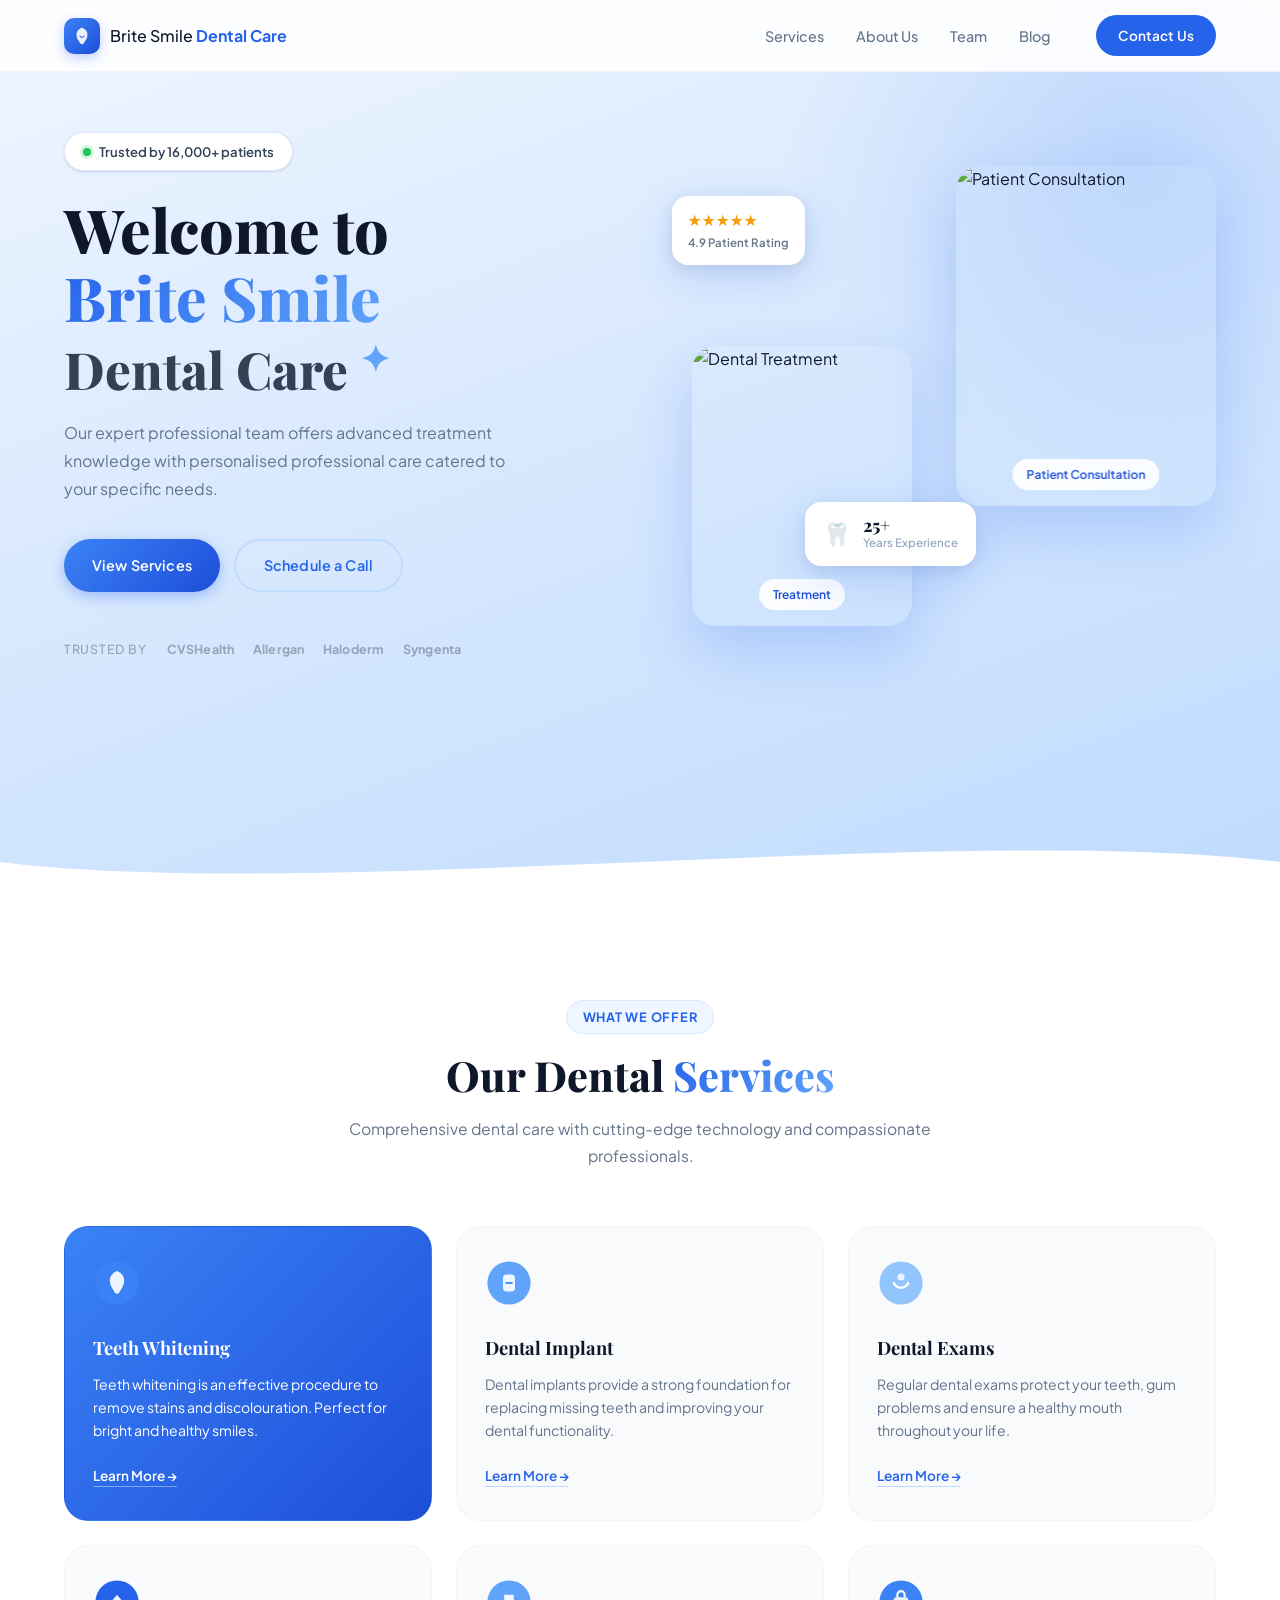
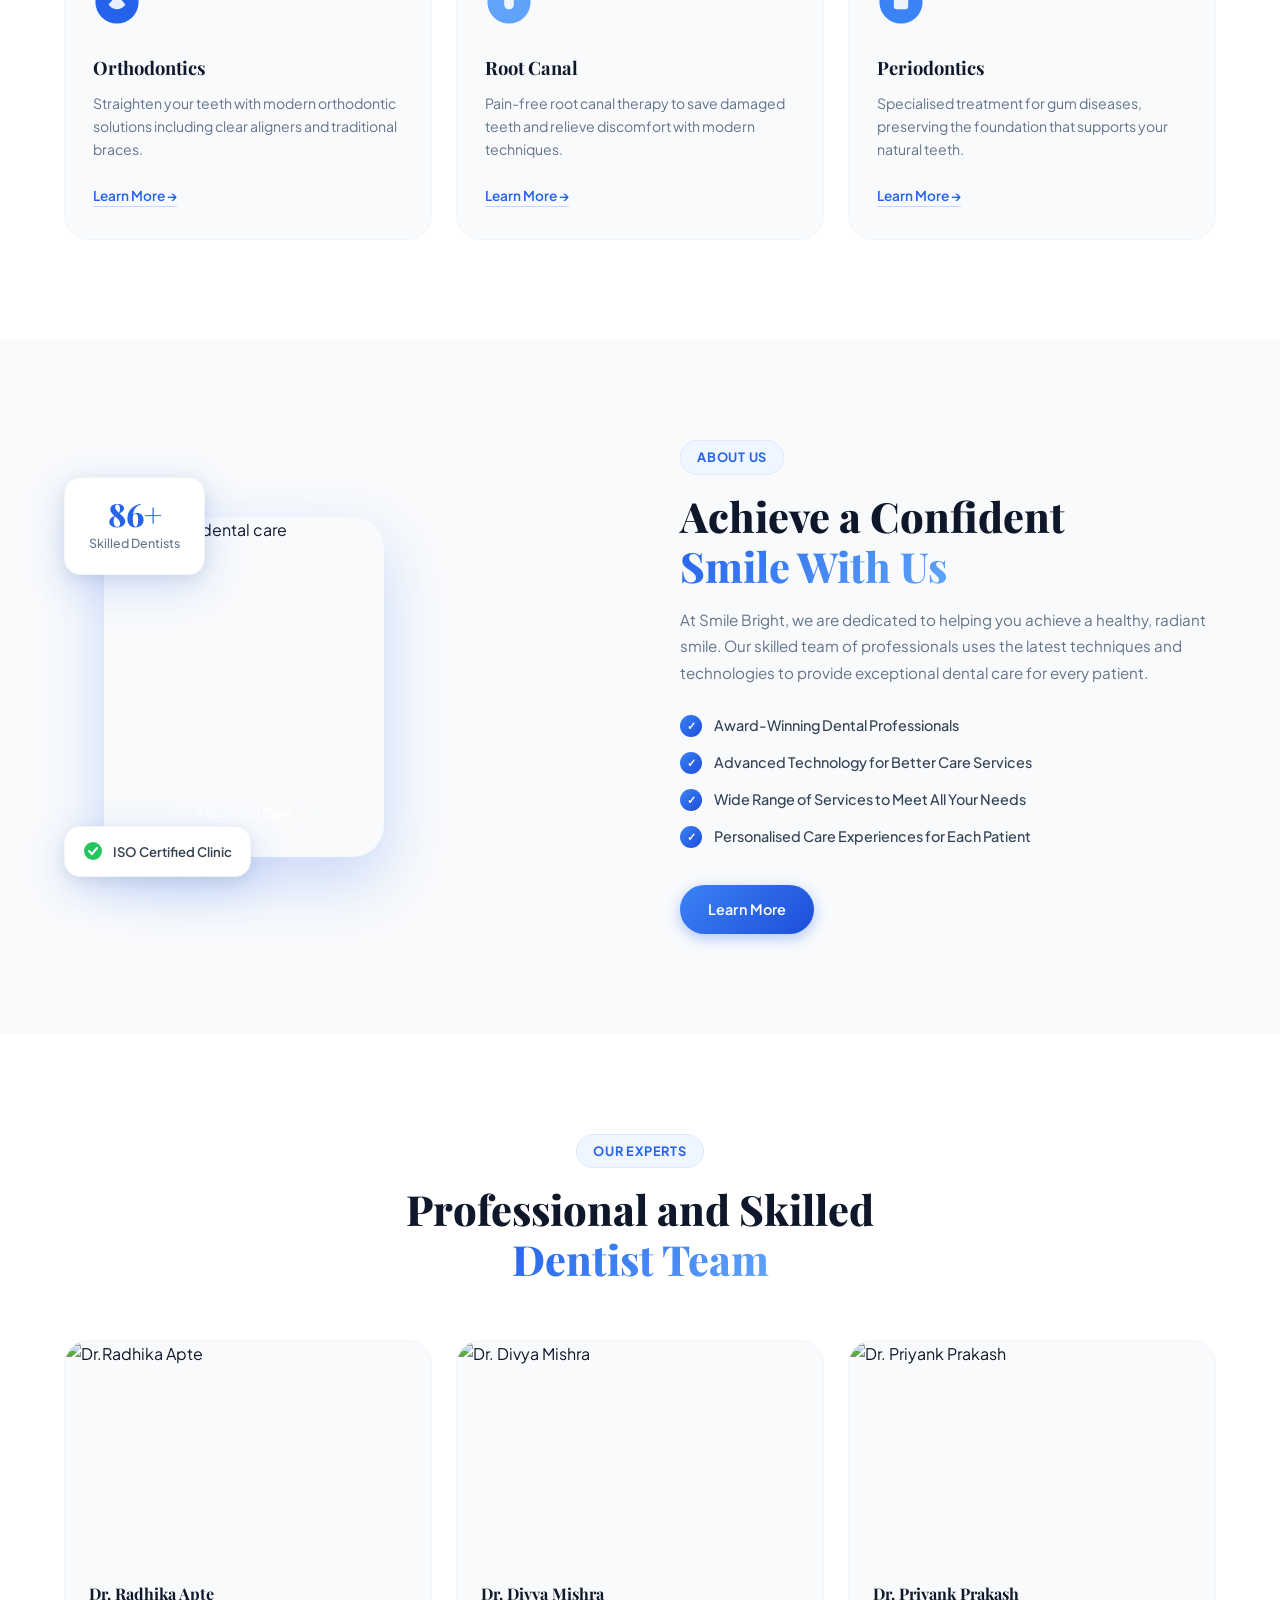
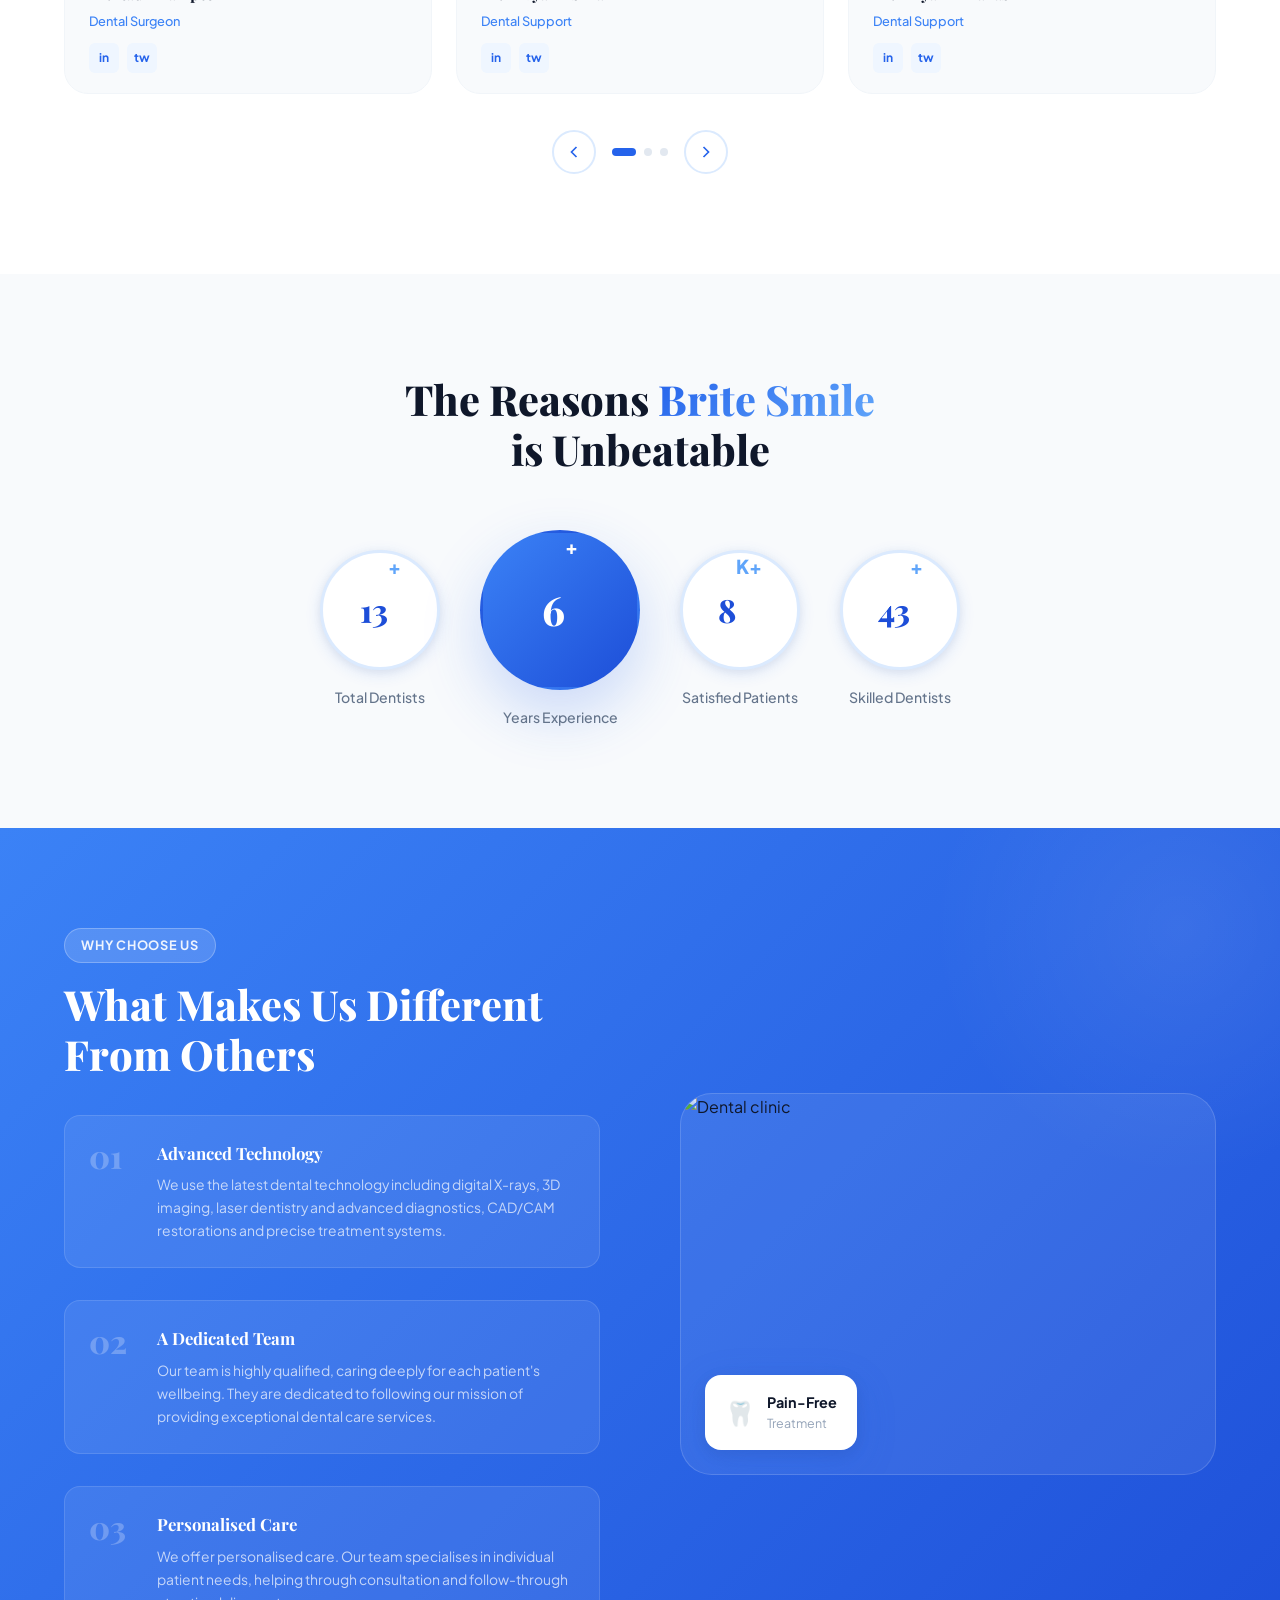
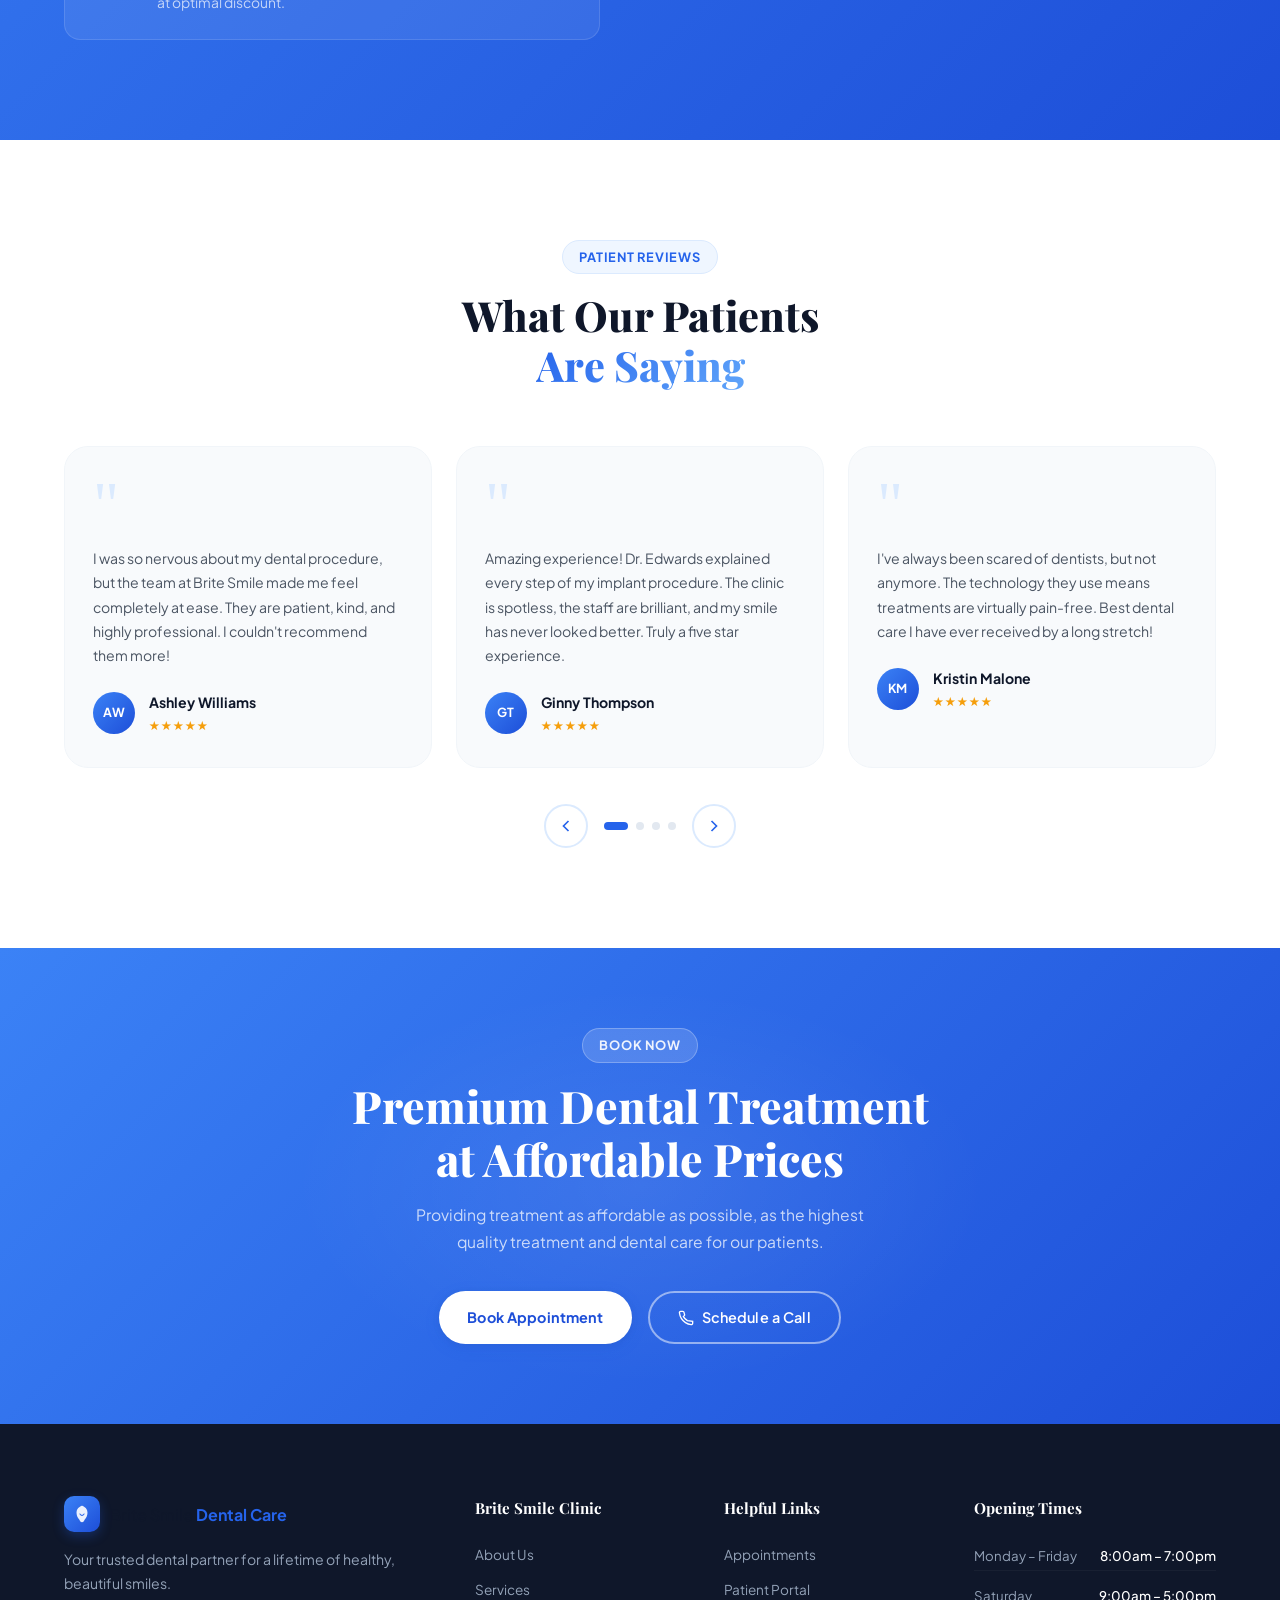
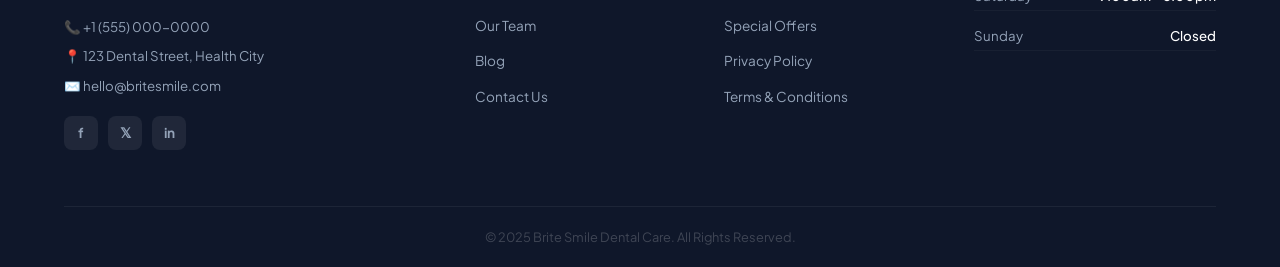
==== commit 5e497320: "Add files via upload" ====
--- a/dental/index.html
+++ b/dental/index.html
@@ -1,1157 +1,608 @@
-<!DOCTYPE html>
-<html lang="en">
-<head>
-<meta charset="UTF-8">
-<meta name="viewport" content="width=device-width, initial-scale=1.0">
-<title>LUMINA Dental Studio — Where Smiles Are Crafted</title>
-<link rel="preconnect" href="https://fonts.googleapis.com">
-<link href="https://fonts.googleapis.com/css2?family=Playfair+Display:ital,wght@0,400;0,500;0,700;1,400;1,500&family=DM+Sans:wght@300;400;500;600&display=swap" rel="stylesheet">
-<link rel="stylesheet" href="https://cdnjs.cloudflare.com/ajax/libs/font-awesome/6.5.0/css/all.min.css">
-<style>
-*,*::before,*::after{box-sizing:border-box;margin:0;padding:0}
-html{scroll-behavior:smooth;overflow-x:hidden}
-body{font-family:'DM Sans',sans-serif;background:#f8f6f2;color:#1c1c1c;overflow-x:hidden}
-
-:root{
-  --navy:#0b1f3a;
-  --navy-mid:#122944;
-  --teal:#0a7ea4;
-  --teal-light:#38b6d8;
-  --teal-pale:#e0f4fb;
-  --cream:#f8f6f2;
-  --warm:#fdf9f4;
-  --gold:#c8a96e;
-  --text:#1c1c1c;
-  --text-2:#5a6473;
-  --white:#ffffff;
-  --serif:'Playfair Display',Georgia,serif;
-  --sans:'DM Sans',sans-serif;
-}
-
-/* ── CURSOR ── */
-.cursor{position:fixed;width:10px;height:10px;background:var(--teal);border-radius:50%;pointer-events:none;z-index:9999;transition:transform 0.15s ease;mix-blend-mode:multiply}
-.cursor-ring{position:fixed;width:38px;height:38px;border:1.5px solid var(--teal);border-radius:50%;pointer-events:none;z-index:9998;transition:all 0.12s ease;mix-blend-mode:multiply}
-
-/* ── NAV ── */
-.nav{
-  position:fixed;top:0;left:0;right:0;z-index:999;
-  padding:1.75rem 5rem;
-  display:flex;align-items:center;justify-content:space-between;
-  transition:all 0.5s ease;
-}
-.nav.scrolled{
-  background:rgba(248,246,242,0.96);
-  backdrop-filter:blur(20px);
-  padding:1.1rem 5rem;
-  box-shadow:0 1px 40px rgba(11,31,58,0.08);
-}
-.nav-logo{
-  font-family:var(--serif);font-size:1.6rem;font-weight:400;
-  letter-spacing:0.08em;color:#fff;text-transform:uppercase;
-  display:flex;align-items:center;gap:0.6rem;
-}
-.nav.scrolled .nav-logo{color:var(--navy)}
-.logo-dot{width:8px;height:8px;background:var(--teal-light);border-radius:50%;display:inline-block}
-.nav.scrolled .logo-dot{background:var(--teal)}
-.nav-links{display:flex;gap:2.5rem;list-style:none}
-.nav-links a{
-  font-size:0.72rem;letter-spacing:0.18em;text-transform:uppercase;
-  color:rgba(255,255,255,0.8);text-decoration:none;font-weight:500;
-  transition:color 0.3s;position:relative;
-}
-.nav-links a::after{content:'';position:absolute;bottom:-4px;left:0;width:0;height:1px;background:var(--teal-light);transition:width 0.3s}
-.nav-links a:hover::after{width:100%}
-.nav.scrolled .nav-links a{color:var(--text-2)}
-.nav-links a:hover{color:var(--teal-light)}
-.nav.scrolled .nav-links a:hover{color:var(--teal)}
-.nav-cta{
-  background:var(--teal);color:#fff;
-  padding:0.7rem 1.75rem;font-size:0.7rem;
-  letter-spacing:0.18em;text-transform:uppercase;
-  text-decoration:none;font-weight:600;
-  border-radius:100px;
-  transition:all 0.3s;border:2px solid var(--teal);
-}
-.nav-cta:hover{background:transparent;color:var(--teal-light);border-color:var(--teal-light)}
-.nav.scrolled .nav-cta:hover{color:var(--teal);border-color:var(--teal);background:transparent}
-.hamburger{display:none;flex-direction:column;gap:5px;cursor:pointer;padding:5px;z-index:1001}
-.hamburger span{width:24px;height:1.5px;background:#fff;transition:all 0.3s;display:block}
-.nav.scrolled .hamburger span{background:var(--navy)}
-
-/* Mobile drawer */
-.mobile-menu{
-  display:none;position:fixed;inset:0;
-  background:var(--navy);z-index:1000;
-  flex-direction:column;align-items:center;justify-content:center;gap:2rem;
-}
-.mobile-menu.open{display:flex}
-.mobile-menu a{font-size:1.6rem;font-family:var(--serif);font-weight:400;color:rgba(255,255,255,0.8);text-decoration:none;transition:color 0.3s}
-.mobile-menu a:hover{color:var(--teal-light)}
-.mobile-close{position:absolute;top:1.5rem;right:1.5rem;font-size:1.5rem;color:rgba(255,255,255,0.5);cursor:pointer;background:none;border:none}
-.mobile-book{margin-top:1rem;background:var(--teal);color:#fff !important;padding:0.875rem 2.5rem;border-radius:100px;font-size:0.75rem !important;font-family:var(--sans) !important;letter-spacing:0.2em;text-transform:uppercase;font-weight:600 !important}
-
-/* ── HERO ── */
-.hero{
-  position:relative;width:100%;height:100vh;min-height:700px;
-  background:var(--navy);overflow:hidden;
-  display:flex;align-items:center;
-}
-.hero-bg-pattern{
-  position:absolute;inset:0;
-  background:
-    radial-gradient(ellipse 80% 60% at 70% 50%, rgba(10,126,164,0.18) 0%, transparent 60%),
-    radial-gradient(ellipse 40% 40% at 20% 80%, rgba(10,126,164,0.1) 0%, transparent 50%),
-    radial-gradient(ellipse 60% 80% at 80% 20%, rgba(56,182,216,0.08) 0%, transparent 60%);
-}
-.hero-grid-overlay{
-  position:absolute;inset:0;
-  background-image:linear-gradient(rgba(255,255,255,0.02) 1px,transparent 1px),linear-gradient(90deg,rgba(255,255,255,0.02) 1px,transparent 1px);
-  background-size:60px 60px;
-}
-.hero-img-wrap{
-  position:absolute;right:0;top:0;bottom:0;width:52%;overflow:hidden;
-}
-.hero-img-wrap::before{
-  content:'';position:absolute;left:0;top:0;bottom:0;width:40%;z-index:1;
-  background:linear-gradient(to right, var(--navy) 0%, transparent 100%);
-}
-.hero-img-wrap::after{
-  content:'';position:absolute;inset:0;
-  background:linear-gradient(to bottom, rgba(11,31,58,0.3) 0%, transparent 30%, transparent 70%, rgba(11,31,58,0.4) 100%);
-  z-index:1;
-}
-.hero-img-slide{
-  position:absolute;inset:0;opacity:0;transition:opacity 1.8s ease;
-  background-size:cover;background-position:center;
-}
-.hero-img-slide.active{opacity:1}
-.slide-a{background-image:url('https://images.unsplash.com/photo-1606811841689-23dfddce3e95?w=1400&q=90')}
-.slide-b{background-image:url('https://images.unsplash.com/photo-1588776814546-1ffbb2cd95aa?w=1400&q=90')}
-.slide-c{background-image:url('https://images.unsplash.com/photo-1629909613654-28e377c37b09?w=1400&q=90')}
-.slide-d{background-image:url('https://images.unsplash.com/photo-1609840114035-3c981b782dfe?w=1400&q=90')}
-
-.hero-content{
-  position:relative;z-index:10;
-  padding:0 5rem;max-width:660px;
-}
-.hero-badge{
-  display:inline-flex;align-items:center;gap:0.6rem;
-  border:1px solid rgba(56,182,216,0.4);
-  padding:0.4rem 1.1rem;border-radius:100px;margin-bottom:2rem;
-  font-size:0.62rem;letter-spacing:0.25em;text-transform:uppercase;
-  color:var(--teal-light);font-weight:500;
-}
-.hero-badge-dot{width:6px;height:6px;background:var(--teal-light);border-radius:50%;animation:pulse 2s infinite}
-@keyframes pulse{0%,100%{opacity:1;transform:scale(1)}50%{opacity:0.5;transform:scale(1.4)}}
-.hero-title{
-  font-family:var(--serif);
-  font-size:clamp(2.8rem,5.5vw,5rem);
-  font-weight:400;line-height:1.08;
-  color:#fff;margin-bottom:1.5rem;
-}
-.hero-title em{font-style:italic;color:var(--teal-light)}
-.hero-title .line2{display:block;padding-left:3rem}
-.hero-sub{
-  font-size:0.95rem;color:rgba(255,255,255,0.6);
-  line-height:1.85;font-weight:300;margin-bottom:2.5rem;max-width:440px;
-}
-.hero-actions{display:flex;gap:1rem;flex-wrap:wrap;align-items:center}
-.btn-primary{
-  display:inline-flex;align-items:center;gap:0.75rem;
-  background:var(--teal);color:#fff;
-  padding:1rem 2.25rem;font-size:0.72rem;
-  letter-spacing:0.15em;text-transform:uppercase;
-  text-decoration:none;font-weight:600;border-radius:100px;
-  transition:all 0.3s;
-}
-.btn-primary:hover{background:var(--teal-light);transform:translateY(-2px);box-shadow:0 12px 35px rgba(10,126,164,0.35)}
-.btn-ghost{
-  display:inline-flex;align-items:center;gap:0.6rem;
-  color:rgba(255,255,255,0.7);font-size:0.72rem;
-  letter-spacing:0.15em;text-transform:uppercase;
-  text-decoration:none;font-weight:500;
-  transition:all 0.3s;
-}
-.btn-ghost:hover{color:#fff}
-.btn-ghost i{width:36px;height:36px;border:1px solid rgba(255,255,255,0.3);border-radius:50%;display:flex;align-items:center;justify-content:center;font-size:0.7rem;transition:all 0.3s}
-.btn-ghost:hover i{border-color:var(--teal-light);color:var(--teal-light)}
-
-.hero-counters{
-  display:flex;gap:2.5rem;margin-top:3.5rem;
-  padding-top:2.5rem;border-top:1px solid rgba(255,255,255,0.08);
-}
-.hero-counter-num{font-family:var(--serif);font-size:2rem;font-weight:400;color:#fff;line-height:1;margin-bottom:0.3rem}
-.hero-counter-label{font-size:0.62rem;letter-spacing:0.2em;text-transform:uppercase;color:rgba(255,255,255,0.4)}
-
-.slide-nav{
-  position:absolute;bottom:2.5rem;right:5rem;z-index:20;
-  display:flex;gap:0.5rem;
-}
-.snav-dot{width:24px;height:3px;background:rgba(255,255,255,0.2);cursor:pointer;transition:all 0.3s;border-radius:2px}
-.snav-dot.active{background:var(--teal-light);width:40px}
-
-/* ── TRUST BAR ── */
-.trust-bar{
-  background:var(--white);
-  padding:1.5rem 5rem;
-  display:flex;align-items:center;justify-content:space-between;
-  border-bottom:1px solid rgba(11,31,58,0.06);
-  flex-wrap:wrap;gap:1rem;
-}
-.trust-item{display:flex;align-items:center;gap:0.75rem;color:var(--text-2);font-size:0.72rem;letter-spacing:0.08em}
-.trust-item i{color:var(--teal);font-size:1rem}
-.trust-divider{width:1px;height:28px;background:rgba(11,31,58,0.08)}
-
-/* ── SERVICES ── */
-.services-section{padding:8rem 5rem;background:var(--cream)}
-.sec-header{margin-bottom:4rem}
-.sec-tag{
-  display:inline-flex;align-items:center;gap:0.5rem;
-  font-size:0.62rem;letter-spacing:0.3em;text-transform:uppercase;
-  color:var(--teal);font-weight:600;margin-bottom:1rem;
-}
-.sec-tag::before{content:'';width:20px;height:1.5px;background:var(--teal)}
-.sec-title{
-  font-family:var(--serif);font-size:clamp(2rem,3.5vw,3.2rem);
-  font-weight:400;line-height:1.15;color:var(--navy);
-}
-.sec-title em{font-style:italic;color:var(--teal)}
-.sec-sub{font-size:0.88rem;color:var(--text-2);line-height:1.8;font-weight:300;max-width:480px;margin-top:0.75rem}
-
-.services-layout{display:grid;grid-template-columns:1fr 1fr;gap:2px;max-width:1400px}
-.svc-card{
-  position:relative;overflow:hidden;cursor:pointer;
-  background:var(--navy);
-}
-.svc-card.tall{grid-row:span 2}
-.svc-img{width:100%;height:100%;object-fit:cover;display:block;min-height:320px;transition:transform 0.8s ease;opacity:0.75}
-.svc-card.tall .svc-img{min-height:660px}
-.svc-card:hover .svc-img{transform:scale(1.06);opacity:0.6}
-.svc-overlay{
-  position:absolute;inset:0;
-  background:linear-gradient(to top, rgba(11,31,58,0.95) 0%, rgba(11,31,58,0.3) 50%, transparent 100%);
-  transition:all 0.4s;
-}
-.svc-card:hover .svc-overlay{background:linear-gradient(to top, rgba(10,126,164,0.92) 0%, rgba(10,126,164,0.4) 60%, transparent 100%)}
-.svc-info{position:absolute;bottom:0;left:0;right:0;padding:2.5rem}
-.svc-num{font-family:var(--serif);font-size:0.75rem;color:var(--teal-light);letter-spacing:0.2em;margin-bottom:0.75rem;opacity:0.7}
-.svc-name{font-family:var(--serif);font-size:1.6rem;font-weight:400;color:#fff;margin-bottom:0.5rem}
-.svc-card.tall .svc-name{font-size:2rem}
-.svc-desc{font-size:0.78rem;color:rgba(255,255,255,0.65);line-height:1.6;max-width:300px;font-weight:300;margin-bottom:1rem}
-.svc-price{
-  display:inline-block;background:rgba(255,255,255,0.12);backdrop-filter:blur(10px);
-  border:1px solid rgba(255,255,255,0.15);
-  padding:0.3rem 1rem;font-size:0.65rem;letter-spacing:0.1em;color:#fff;border-radius:100px;
-}
-.svc-arrow{
-  position:absolute;top:1.5rem;right:1.5rem;
-  width:40px;height:40px;border:1px solid rgba(255,255,255,0.2);border-radius:50%;
-  display:flex;align-items:center;justify-content:center;color:rgba(255,255,255,0.5);
-  font-size:0.8rem;transition:all 0.4s;transform:rotate(-45deg);
-}
-.svc-card:hover .svc-arrow{background:var(--teal);border-color:var(--teal);color:#fff;transform:rotate(0deg)}
-
-/* ── VIDEO SECTION ── */
-.video-section{padding:8rem 5rem;background:var(--navy);overflow:hidden}
-.video-section .sec-tag{color:var(--teal-light)}
-.video-section .sec-title{color:#fff}
-.video-section .sec-title em{color:var(--teal-light)}
-.video-section .sec-sub{color:rgba(255,255,255,0.45)}
-
-.video-grid{
-  display:grid;grid-template-columns:1.4fr 1fr 1fr;
-  grid-template-rows:260px 260px;
-  gap:8px;margin-top:3rem;
-}
-.vid-item{
-  position:relative;overflow:hidden;cursor:pointer;background:#0d2540;border-radius:4px;
-}
-.vid-item.main{grid-row:span 2}
-.vid-thumb{width:100%;height:100%;object-fit:cover;display:block;opacity:0.6;transition:all 0.5s}
-.vid-item:hover .vid-thumb{opacity:0.4;transform:scale(1.05)}
-.vid-overlay{
-  position:absolute;inset:0;display:flex;flex-direction:column;
-  align-items:center;justify-content:center;gap:1rem;
-}
-.vid-play{
-  width:64px;height:64px;background:rgba(255,255,255,0.15);backdrop-filter:blur(10px);
-  border:2px solid rgba(255,255,255,0.4);border-radius:50%;
-  display:flex;align-items:center;justify-content:center;
-  color:#fff;font-size:1.1rem;padding-left:4px;
-  transition:all 0.3s;
-}
-.vid-item.main .vid-play{width:80px;height:80px;font-size:1.4rem}
-.vid-item:hover .vid-play{background:var(--teal);border-color:var(--teal);transform:scale(1.1)}
-.vid-label{font-size:0.68rem;letter-spacing:0.2em;text-transform:uppercase;color:rgba(255,255,255,0.7);text-align:center}
-.vid-item.main .vid-label{font-family:var(--serif);font-size:1.1rem;letter-spacing:0.05em;font-style:italic;color:#fff}
-
-/* video modal */
-.vid-modal{
-  display:none;position:fixed;inset:0;background:rgba(0,0,0,0.92);z-index:9000;
-  align-items:center;justify-content:center;
-}
-.vid-modal.open{display:flex}
-.vid-modal-inner{position:relative;width:90%;max-width:900px;aspect-ratio:16/9}
-.vid-modal-inner iframe{width:100%;height:100%;border:none}
-.vid-modal-close{position:absolute;top:-2.5rem;right:0;color:rgba(255,255,255,0.6);font-size:1.4rem;cursor:pointer;background:none;border:none;transition:color 0.3s}
-.vid-modal-close:hover{color:#fff}
-
-/* ── ABOUT / STORY ── */
-.about-section{display:grid;grid-template-columns:1fr 1fr;min-height:85vh}
-.about-visual{position:relative;overflow:hidden;background:var(--teal-pale)}
-.about-visual-img{width:100%;height:100%;object-fit:cover;display:block}
-.about-visual-accent{
-  position:absolute;bottom:3rem;right:-1px;
-  background:var(--white);padding:2rem 2.5rem;
-  border-left:3px solid var(--teal);
-  max-width:260px;
-}
-.avc-num{font-family:var(--serif);font-size:3rem;font-weight:400;color:var(--teal);line-height:1}
-.avc-label{font-size:0.7rem;letter-spacing:0.15em;text-transform:uppercase;color:var(--text-2);margin-top:0.3rem}
-
-.about-content{
-  background:var(--white);
-  display:flex;flex-direction:column;justify-content:center;
-  padding:6rem;
-}
-.about-eyebrow{display:flex;align-items:center;gap:1rem;margin-bottom:2rem}
-.eyebrow-line{width:30px;height:1.5px;background:var(--teal)}
-.eyebrow-text{font-size:0.62rem;letter-spacing:0.3em;text-transform:uppercase;color:var(--teal);font-weight:600}
-.about-title{font-family:var(--serif);font-size:clamp(1.8rem,3vw,2.8rem);font-weight:400;line-height:1.2;color:var(--navy);margin-bottom:1.5rem}
-.about-title em{font-style:italic;color:var(--teal)}
-.about-text{font-size:0.88rem;color:var(--text-2);line-height:1.9;font-weight:300;margin-bottom:1.25rem}
-.about-features{display:flex;flex-direction:column;gap:1rem;margin-top:2rem;margin-bottom:2.5rem}
-.about-feature{display:flex;align-items:flex-start;gap:1rem}
-.af-icon{
-  width:36px;height:36px;background:var(--teal-pale);border-radius:8px;
-  display:flex;align-items:center;justify-content:center;color:var(--teal);font-size:0.85rem;flex-shrink:0;
-}
-.af-text-title{font-size:0.8rem;font-weight:600;color:var(--navy);margin-bottom:0.2rem}
-.af-text-sub{font-size:0.75rem;color:var(--text-2);font-weight:300}
-.btn-navy{
-  display:inline-flex;align-items:center;gap:0.75rem;
-  background:var(--navy);color:#fff;
-  padding:1rem 2.25rem;font-size:0.72rem;
-  letter-spacing:0.15em;text-transform:uppercase;
-  text-decoration:none;font-weight:600;border-radius:100px;
-  transition:all 0.3s;width:fit-content;
-}
-.btn-navy:hover{background:var(--teal);transform:translateY(-2px)}
-
-/* ── PROCESS ── */
-.process-section{padding:8rem 5rem;background:var(--cream)}
-.process-steps{
-  display:grid;grid-template-columns:repeat(4,1fr);gap:2rem;
-  margin-top:4rem;position:relative;
-}
-.process-steps::before{
-  content:'';position:absolute;top:28px;left:60px;right:60px;height:1px;
-  background:linear-gradient(to right, var(--teal) 0%, var(--teal-pale) 100%);
-  z-index:0;
-}
-.process-step{position:relative;z-index:1;text-align:center}
-.ps-num{
-  width:56px;height:56px;background:var(--white);
-  border:2px solid var(--teal);border-radius:50%;
-  display:flex;align-items:center;justify-content:center;
-  font-family:var(--serif);font-size:1.1rem;color:var(--teal);
-  margin:0 auto 1.5rem;font-weight:400;
-  transition:all 0.3s;
-}
-.process-step:hover .ps-num{background:var(--teal);color:#fff}
-.ps-title{font-family:var(--serif);font-size:1.1rem;font-weight:400;color:var(--navy);margin-bottom:0.6rem}
-.ps-desc{font-size:0.78rem;color:var(--text-2);line-height:1.7;font-weight:300}
-
-/* ── GALLERY ── */
-.gallery-section{padding:8rem 5rem;background:var(--white)}
-.gallery-mosaic{
-  display:grid;
-  grid-template-columns:repeat(5,1fr);
-  grid-template-rows:200px 200px 200px;
-  gap:6px;margin-top:3rem;
-}
-.gal-item{overflow:hidden;position:relative;cursor:pointer;border-radius:4px}
-.gal-item img{width:100%;height:100%;object-fit:cover;display:block;transition:transform 0.6s ease;filter:saturate(0.85)}
-.gal-item:hover img{transform:scale(1.08);filter:saturate(1.1)}
-.gal-item::after{content:'';position:absolute;inset:0;background:rgba(10,126,164,0);transition:background 0.4s}
-.gal-item:hover::after{background:rgba(10,126,164,0.2)}
-.gal-item.w2{grid-column:span 2}
-.gal-item.w3{grid-column:span 3}
-.gal-item.h2{grid-row:span 2}
-.gal-caption{
-  position:absolute;bottom:0;left:0;right:0;
-  padding:1rem 1.25rem;background:linear-gradient(to top,rgba(11,31,58,0.8),transparent);
-  color:#fff;font-size:0.65rem;letter-spacing:0.2em;text-transform:uppercase;
-  opacity:0;transform:translateY(8px);transition:all 0.4s;
-}
-.gal-item:hover .gal-caption{opacity:1;transform:translateY(0)}
-
-/* ── TEAM ── */
-.team-section{padding:8rem 5rem;background:var(--cream)}
-.team-grid{display:grid;grid-template-columns:repeat(4,1fr);gap:1.5rem;max-width:1300px;margin-top:3rem}
-.team-card{background:var(--white);overflow:hidden;transition:transform 0.4s,box-shadow 0.4s}
-.team-card:hover{transform:translateY(-8px);box-shadow:0 24px 60px rgba(11,31,58,0.1)}
-.team-img-wrap{position:relative;overflow:hidden;aspect-ratio:3/4}
-.team-img-wrap img{width:100%;height:100%;object-fit:cover;display:block;transition:transform 0.6s;filter:saturate(0.9)}
-.team-card:hover .team-img-wrap img{transform:scale(1.05);filter:saturate(1)}
-.team-img-wrap::after{
-  content:'';position:absolute;inset:0;
-  background:linear-gradient(to top,rgba(10,126,164,0.6) 0%,transparent 40%);
-  opacity:0;transition:opacity 0.4s;
-}
-.team-card:hover .team-img-wrap::after{opacity:1}
-.team-info{padding:1.5rem}
-.team-name{font-family:var(--serif);font-size:1.15rem;font-weight:400;color:var(--navy);margin-bottom:0.25rem}
-.team-role{font-size:0.65rem;letter-spacing:0.18em;text-transform:uppercase;color:var(--teal)}
-.team-qual{font-size:0.72rem;color:var(--text-2);margin-top:0.5rem;font-weight:300}
-
-/* ── TESTIMONIALS ── */
-.test-section{padding:8rem 5rem;background:var(--navy);overflow:hidden}
-.test-section .sec-tag{color:var(--teal-light)}
-.test-section .sec-title{color:#fff}
-.test-section .sec-title em{color:var(--teal-light)}
-.test-track-wrap{overflow:hidden;margin-top:3rem}
-.test-track{display:flex;gap:1.5rem;animation:scrollLeft 35s linear infinite}
-.test-track:hover{animation-play-state:paused}
-@keyframes scrollLeft{from{transform:translateX(0)}to{transform:translateX(-50%)}}
-.test-card{
-  background:rgba(255,255,255,0.04);border:1px solid rgba(255,255,255,0.07);
-  padding:2.5rem;flex-shrink:0;width:360px;border-radius:4px;
-  transition:border-color 0.3s,background 0.3s;
-}
-.test-card:hover{border-color:rgba(10,126,164,0.4);background:rgba(10,126,164,0.06)}
-.test-rating{color:var(--teal-light);font-size:0.8rem;letter-spacing:0.1em;margin-bottom:1.5rem}
-.test-quote{font-size:1.5rem;color:var(--teal);font-family:var(--serif);line-height:1;margin-bottom:1rem;opacity:0.5}
-.test-text{font-family:var(--serif);font-size:0.95rem;font-weight:400;font-style:italic;color:rgba(255,255,255,0.75);line-height:1.7;margin-bottom:1.75rem}
-.test-author{display:flex;align-items:center;gap:1rem}
-.test-av{
-  width:42px;height:42px;border-radius:50%;
-  background:linear-gradient(135deg,var(--teal),var(--navy-mid));
-  display:flex;align-items:center;justify-content:center;
-  font-family:var(--serif);font-size:1rem;color:#fff;flex-shrink:0;
-}
-.test-name{font-size:0.8rem;font-weight:600;color:#fff;margin-bottom:0.15rem}
-.test-detail{font-size:0.68rem;color:rgba(255,255,255,0.35);letter-spacing:0.05em}
-
-/* ── PRICING ── */
-.pricing-section{padding:8rem 5rem;background:var(--white)}
-.pricing-grid{display:grid;grid-template-columns:repeat(3,1fr);gap:1.5rem;max-width:1100px;margin-top:3rem}
-.price-card{
-  border:1px solid rgba(11,31,58,0.08);padding:2.75rem;
-  border-radius:4px;position:relative;overflow:hidden;
-  transition:all 0.4s;
-}
-.price-card::after{
-  content:'';position:absolute;top:0;left:0;right:0;height:3px;
-  background:linear-gradient(to right,var(--teal),var(--teal-light));
-  transform:scaleX(0);transition:transform 0.4s;
-}
-.price-card:hover{transform:translateY(-6px);box-shadow:0 24px 60px rgba(10,126,164,0.1)}
-.price-card:hover::after{transform:scaleX(1)}
-.price-card.featured{background:var(--navy);border-color:var(--navy)}
-.price-card.featured::after{transform:scaleX(1)}
-.price-icon-wrap{
-  width:52px;height:52px;background:var(--teal-pale);border-radius:12px;
-  display:flex;align-items:center;justify-content:center;color:var(--teal);
-  font-size:1.3rem;margin-bottom:1.5rem;
-}
-.price-card.featured .price-icon-wrap{background:rgba(255,255,255,0.08);color:var(--teal-light)}
-.price-name{font-family:var(--serif);font-size:1.4rem;font-weight:400;color:var(--navy);margin-bottom:0.5rem}
-.price-card.featured .price-name{color:#fff}
-.price-amount{font-family:var(--serif);font-size:2.8rem;font-weight:400;color:var(--teal);line-height:1;margin:1rem 0 0.25rem}
-.price-card.featured .price-amount{color:var(--teal-light)}
-.price-note{font-size:0.65rem;letter-spacing:0.15em;text-transform:uppercase;color:var(--text-2);margin-bottom:1.75rem}
-.price-card.featured .price-note{color:rgba(255,255,255,0.35)}
-.price-list{list-style:none;display:flex;flex-direction:column;gap:0.85rem;margin-bottom:2rem}
-.price-list li{display:flex;align-items:center;gap:0.75rem;font-size:0.82rem;color:var(--text-2);font-weight:300}
-.price-card.featured .price-list li{color:rgba(255,255,255,0.6)}
-.price-list li i{color:var(--teal);font-size:0.7rem;width:14px}
-.price-card.featured .price-list li i{color:var(--teal-light)}
-.btn-price{
-  display:block;width:100%;padding:0.9rem;text-align:center;
-  font-size:0.68rem;letter-spacing:0.18em;text-transform:uppercase;font-weight:600;
-  text-decoration:none;border-radius:100px;transition:all 0.3s;
-  border:2px solid var(--teal);color:var(--teal);background:transparent;cursor:pointer;
-}
-.btn-price:hover,.price-card.featured .btn-price{background:var(--teal);color:#fff;border-color:var(--teal)}
-.price-card.featured .btn-price:hover{background:var(--teal-light);border-color:var(--teal-light)}
-
-/* ── LOCATION ── */
-.location-section{display:grid;grid-template-columns:1fr 1fr}
-.loc-map{position:relative;min-height:500px;background:var(--teal-pale);overflow:hidden}
-.loc-map img{width:100%;height:100%;object-fit:cover;display:block;opacity:0.85}
-.loc-map-pin{
-  position:absolute;top:50%;left:50%;transform:translate(-50%,-50%);
-  text-align:center;
-}
-.loc-map-pin i{font-size:2.5rem;color:var(--teal);filter:drop-shadow(0 4px 12px rgba(10,126,164,0.4))}
-.loc-content{background:var(--navy);padding:5rem;display:flex;flex-direction:column;justify-content:center}
-.loc-title{font-family:var(--serif);font-size:clamp(1.8rem,2.5vw,2.5rem);font-weight:400;color:#fff;margin-bottom:2.5rem}
-.loc-title em{font-style:italic;color:var(--teal-light)}
-.loc-items{display:flex;flex-direction:column;gap:2rem}
-.loc-item{display:flex;gap:1.25rem;align-items:flex-start}
-.loc-icon{color:var(--teal-light);font-size:1rem;margin-top:0.15rem;flex-shrink:0;width:20px}
-.loc-item-label{font-size:0.6rem;letter-spacing:0.2em;text-transform:uppercase;color:rgba(255,255,255,0.3);margin-bottom:0.35rem}
-.loc-item-text{font-size:0.88rem;color:rgba(255,255,255,0.75);font-weight:300;line-height:1.6}
-.loc-btns{display:flex;gap:1rem;margin-top:2.5rem;flex-wrap:wrap}
-.btn-teal-outline{
-  display:inline-flex;align-items:center;gap:0.75rem;
-  border:2px solid rgba(56,182,216,0.4);color:var(--teal-light);
-  padding:0.875rem 1.75rem;font-size:0.68rem;letter-spacing:0.15em;
-  text-transform:uppercase;text-decoration:none;font-weight:600;border-radius:100px;
-  transition:all 0.3s;
-}
-.btn-teal-outline:hover{border-color:var(--teal-light);background:rgba(56,182,216,0.1)}
-
-/* ── CTA ── */
-.cta-section{
-  position:relative;padding:9rem 5rem;text-align:center;overflow:hidden;
-  background:var(--cream);
-}
-.cta-bg-shape{
-  position:absolute;top:50%;left:50%;transform:translate(-50%,-50%);
-  width:600px;height:600px;border-radius:50%;
-  background:radial-gradient(circle, rgba(10,126,164,0.08) 0%, transparent 70%);
-}
-.cta-tag{font-size:0.62rem;letter-spacing:0.35em;text-transform:uppercase;color:var(--teal);margin-bottom:1.5rem;display:block}
-.cta-title{font-family:var(--serif);font-size:clamp(2.5rem,5vw,4rem);font-weight:400;color:var(--navy);line-height:1.1;margin-bottom:1rem}
-.cta-title em{font-style:italic;color:var(--teal)}
-.cta-sub{font-size:0.9rem;color:var(--text-2);max-width:480px;margin:0 auto 2.5rem;line-height:1.8;font-weight:300}
-.cta-actions{display:flex;gap:1rem;justify-content:center;flex-wrap:wrap}
-
-/* ── FOOTER ── */
-footer{
-  background:var(--navy);padding:5rem;
-  display:grid;grid-template-columns:2fr 1fr 1fr 1fr;gap:3rem;
-}
-.footer-brand{font-family:var(--serif);font-size:1.8rem;font-weight:400;color:var(--teal-light);letter-spacing:0.1em;text-transform:uppercase;margin-bottom:0.75rem}
-.footer-tagline{font-size:0.75rem;color:rgba(255,255,255,0.3);line-height:1.7;max-width:240px;font-weight:300;margin-bottom:1.75rem}
-.footer-social{display:flex;gap:0.75rem}
-.social-link{
-  width:36px;height:36px;border:1px solid rgba(255,255,255,0.1);border-radius:50%;
-  display:flex;align-items:center;justify-content:center;
-  color:rgba(255,255,255,0.35);font-size:0.8rem;transition:all 0.3s;text-decoration:none;
-}
-.social-link:hover{border-color:var(--teal);color:var(--teal-light)}
-.footer-col-title{font-size:0.6rem;letter-spacing:0.25em;text-transform:uppercase;color:rgba(255,255,255,0.25);margin-bottom:1.25rem;font-weight:600}
-.footer-links{list-style:none;display:flex;flex-direction:column;gap:0.75rem}
-.footer-links a{font-size:0.8rem;color:rgba(255,255,255,0.4);text-decoration:none;transition:color 0.3s;font-weight:300}
-.footer-links a:hover{color:var(--teal-light)}
-.footer-bottom{
-  grid-column:1/-1;border-top:1px solid rgba(255,255,255,0.05);
-  padding-top:2rem;display:flex;justify-content:space-between;align-items:center;flex-wrap:wrap;gap:1rem;
-}
-.footer-copy{font-size:0.65rem;color:rgba(255,255,255,0.18);letter-spacing:0.08em}
-
-/* ── ANIMATIONS ── */
-.reveal{opacity:0;transform:translateY(35px);transition:opacity 0.85s ease,transform 0.85s ease}
-.reveal.visible{opacity:1;transform:translateY(0)}
-.reveal-l{opacity:0;transform:translateX(-35px);transition:opacity 0.85s ease,transform 0.85s ease}
-.reveal-l.visible{opacity:1;transform:translateX(0)}
-.reveal-r{opacity:0;transform:translateX(35px);transition:opacity 0.85s ease,transform 0.85s ease}
-.reveal-r.visible{opacity:1;transform:translateX(0)}
-.d1{transition-delay:0.1s}.d2{transition-delay:0.2s}.d3{transition-delay:0.3s}.d4{transition-delay:0.4s}
-
-/* ── RESPONSIVE ── */
-@media(max-width:1024px){
-  .nav{padding:1.25rem 2rem}
-  .nav.scrolled{padding:1rem 2rem}
-  .nav-links,.nav-cta{display:none}
-  .hamburger{display:flex}
-  .hero-content{padding:0 2rem;max-width:100%}
-  .hero-img-wrap{display:none}
-  .hero{background:linear-gradient(135deg,var(--navy) 0%,var(--navy-mid) 100%)}
-  .hero-bg-pattern{opacity:1}
-  .services-section,.video-section,.gallery-section,.team-section,.pricing-section,.test-section,.process-section,.cta-section{padding:5rem 2rem}
-  .services-layout{grid-template-columns:1fr}
-  .svc-card.tall{grid-row:auto}
-  .video-grid{grid-template-columns:1fr 1fr;grid-template-rows:auto}
-  .vid-item.main{grid-row:auto;grid-column:span 2}
-  .about-section{grid-template-columns:1fr}
-  .about-visual{height:350px}
-  .about-content{padding:3rem 2rem}
-  .process-steps{grid-template-columns:repeat(2,1fr)}
-  .process-steps::before{display:none}
-  .gallery-mosaic{grid-template-columns:repeat(2,1fr);grid-template-rows:auto}
-  .gal-item.w2,.gal-item.w3,.gal-item.h2{grid-column:auto;grid-row:auto}
-  .gal-item{height:180px}
-  .team-grid{grid-template-columns:repeat(2,1fr)}
-  .pricing-grid{grid-template-columns:1fr}
-  .location-section{grid-template-columns:1fr}
-  .loc-map{height:300px}
-  .loc-content{padding:3rem 2rem}
-  footer{grid-template-columns:1fr;padding:3rem 2rem}
-  .trust-bar{padding:1.25rem 2rem;gap:0.5rem}
-  .trust-divider{display:none}
-  .hero-counters{gap:1.5rem}
-  .slide-nav{right:2rem}
-}
-</style>
-</head>
-<body>
-
-<div class="cursor" id="cursor"></div>
-<div class="cursor-ring" id="cursorRing"></div>
-
-<!-- NAV -->
-<nav class="nav" id="nav">
-  <div class="nav-logo"><span class="logo-dot"></span> Lumina Dental</div>
-  <ul class="nav-links">
-    <li><a href="#services">Services</a></li>
-    <li><a href="#videos">Procedures</a></li>
-    <li><a href="#about">About</a></li>
-    <li><a href="#pricing">Pricing</a></li>
-    <li><a href="#contact">Contact</a></li>
-  </ul>
-  <a href="#contact" class="nav-cta">Book Appointment</a>
-  <div class="hamburger" onclick="toggleMenu()"><span></span><span></span><span></span></div>
-</nav>
-
-<!-- MOBILE MENU -->
-<div class="mobile-menu" id="mobileMenu">
-  <button class="mobile-close" onclick="toggleMenu()">✕</button>
-  <a href="#services" onclick="toggleMenu()">Services</a>
-  <a href="#videos" onclick="toggleMenu()">Procedures</a>
-  <a href="#about" onclick="toggleMenu()">About</a>
-  <a href="#pricing" onclick="toggleMenu()">Pricing</a>
-  <a href="#contact" onclick="toggleMenu()">Contact</a>
-  <a href="#contact" class="mobile-book" onclick="toggleMenu()">Book Appointment</a>
-</div>
-
-<!-- HERO -->
-<section class="hero" id="home">
-  <div class="hero-bg-pattern"></div>
-  <div class="hero-grid-overlay"></div>
-
-  <div class="hero-img-wrap">
-    <div class="hero-img-slide slide-a active"></div>
-    <div class="hero-img-slide slide-b"></div>
-    <div class="hero-img-slide slide-c"></div>
-    <div class="hero-img-slide slide-d"></div>
-  </div>
-
-  <div class="hero-content">
-    <div class="hero-badge"><span class="hero-badge-dot"></span> Advanced Dental Studio — Lucknow</div>
-    <h1 class="hero-title">
-      Crafting Smiles<br>
-      <span class="line2">That <em>Last Forever.</em></span>
-    </h1>
-    <p class="hero-sub">State-of-the-art dental care with a gentle touch. From routine checkups to complete smile makeovers — all under one roof in the heart of the city.</p>
-    <div class="hero-actions">
-      <a href="#contact" class="btn-primary"><i class="fa-regular fa-calendar-check"></i> Book Free Consultation</a>
-      <a href="#videos" class="btn-ghost"><i class="fa-solid fa-play"></i> Watch Procedures</a>
-    </div>
-    <div class="hero-counters">
-      <div>
-        <div class="hero-counter-num">5000+</div>
-        <div class="hero-counter-label">Smiles Transformed</div>
-      </div>
-      <div>
-        <div class="hero-counter-num">12yr</div>
-        <div class="hero-counter-label">Of Excellence</div>
-      </div>
-      <div>
-        <div class="hero-counter-num">98%</div>
-        <div class="hero-counter-label">Patient Satisfaction</div>
-      </div>
-    </div>
-  </div>
-
-  <div class="slide-nav" id="slideNav">
-    <div class="snav-dot active" onclick="goSlide(0)"></div>
-    <div class="snav-dot" onclick="goSlide(1)"></div>
-    <div class="snav-dot" onclick="goSlide(2)"></div>
-    <div class="snav-dot" onclick="goSlide(3)"></div>
-  </div>
-</section>
-
-<!-- TRUST BAR -->
-<div class="trust-bar reveal">
-  <div class="trust-item"><i class="fa-solid fa-shield-halved"></i> ISO Certified Clinic</div>
-  <div class="trust-divider"></div>
-  <div class="trust-item"><i class="fa-solid fa-tooth"></i> Digital X-Ray & 3D Scanning</div>
-  <div class="trust-divider"></div>
-  <div class="trust-item"><i class="fa-solid fa-syringe"></i> Painless Anaesthesia</div>
-  <div class="trust-divider"></div>
-  <div class="trust-item"><i class="fa-solid fa-calendar-days"></i> Same-Day Emergency</div>
-  <div class="trust-divider"></div>
-  <div class="trust-item"><i class="fa-solid fa-star"></i> 4.9 Rating on Google</div>
-</div>
-
-<!-- SERVICES -->
-<section class="services-section" id="services">
-  <div class="sec-header reveal">
-    <div class="sec-tag">What We Do</div>
-    <h2 class="sec-title">Expert <em>Dental</em> Care<br>Tailored for You</h2>
-    <p class="sec-sub">From preventive care to complex restorations — every treatment delivered with precision and compassion.</p>
-  </div>
-  <div class="services-layout reveal">
-    <div class="svc-card tall">
-      <img class="svc-img" src="https://images.unsplash.com/photo-1606811841689-23dfddce3e95?w=800&q=85" alt="Smile Design">
-      <div class="svc-overlay"></div>
-      <div class="svc-info">
-        <div class="svc-num">01</div>
-        <div class="svc-name">Smile Design & Makeover</div>
-        <div class="svc-desc">Complete smile transformation using veneers, whitening, and bonding. Digitally planned for perfect results.</div>
-        <div class="svc-price">From ₹25,000</div>
-      </div>
-      <div class="svc-arrow"><i class="fa-solid fa-arrow-right"></i></div>
-    </div>
-    <div class="svc-card">
-      <img class="svc-img" src="https://images.unsplash.com/photo-1609840113929-b130355987e1?q=80&w=2070&auto=format&fit=crop&ixlib=rb-4.1.0&ixid=M3wxMjA3fDB8MHxwaG90by1wYWdlfHx8fGVufDB8fHx8fA%3D%3D" alt="Orthodontics">
-      <div class="svc-overlay"></div>
-      <div class="svc-info">
-        <div class="svc-num">02</div>
-        <div class="svc-name">Orthodontics & Aligners</div>
-        <div class="svc-desc">Braces and invisible aligners for perfectly aligned teeth at any age.</div>
-        <div class="svc-price">From ₹18,000</div>
-      </div>
-      <div class="svc-arrow"><i class="fa-solid fa-arrow-right"></i></div>
-    </div>
-    <div class="svc-card">
-      <img class="svc-img" src="https://images.unsplash.com/photo-1629909613654-28e377c37b09?w=800&q=85" alt="Implants">
-      <div class="svc-overlay"></div>
-      <div class="svc-info">
-        <div class="svc-num">03</div>
-        <div class="svc-name">Dental Implants</div>
-        <div class="svc-desc">Permanent tooth replacement that looks, feels and functions like natural teeth.</div>
-        <div class="svc-price">From ₹30,000</div>
-      </div>
-      <div class="svc-arrow"><i class="fa-solid fa-arrow-right"></i></div>
-    </div>
-    <div class="svc-card">
-      <img class="svc-img" src="https://images.unsplash.com/photo-1663182234283-28941e7612da?q=80&w=1993&auto=format&fit=crop&ixlib=rb-4.1.0&ixid=M3wxMjA3fDB8MHxwaG90by1wYWdlfHx8fGVufDB8fHx8fA%3D%3D" alt="Whitening">
-      <div class="svc-overlay"></div>
-      <div class="svc-info">
-        <div class="svc-num">04</div>
-        <div class="svc-name">Teeth Whitening</div>
-        <div class="svc-desc">Professional laser whitening for dramatically brighter results in under an hour.</div>
-        <div class="svc-price">From ₹4,999</div>
-      </div>
-      <div class="svc-arrow"><i class="fa-solid fa-arrow-right"></i></div>
-    </div>
-    <div class="svc-card">
-      <img class="svc-img" src="https://images.unsplash.com/photo-1559757148-5c350d0d3c56?w=800&q=85" alt="Root Canal">
-      <div class="svc-overlay"></div>
-      <div class="svc-info">
-        <div class="svc-num">05</div>
-        <div class="svc-name">Pain-Free Root Canal</div>
-        <div class="svc-desc">Single-sitting RCT with rotary endodontics. Completely painless with advanced anaesthesia.</div>
-        <div class="svc-price">From ₹3,500</div>
-      </div>
-      <div class="svc-arrow"><i class="fa-solid fa-arrow-right"></i></div>
-    </div>
-  </div>
-</section>
-
-<!-- VIDEO PROCEDURES -->
-<section class="video-section" id="videos">
-  <div class="sec-header reveal">
-    <div class="sec-tag">See It Happen</div>
-    <h2 class="sec-title">Watch Our <em>Procedures</em><br>in Action</h2>
-    <p class="sec-sub">Transparency builds trust. Watch real procedures performed at our clinic so you know exactly what to expect.</p>
-  </div>
-  <div class="video-grid reveal">
-    <div class="vid-item main" onclick="openVideo('https://www.youtube.com/embed/6s51SVd5XL0')">
-      <img class="vid-thumb" src="https://images.unsplash.com/photo-1606811841689-23dfddce3e95?w=900&q=85" alt="Smile Makeover">
-      <div class="vid-overlay">
-        <div class="vid-play"><i class="fa-solid fa-play"></i></div>
-        <div class="vid-label">Complete Smile Makeover — Patient Journey</div>
-      </div>
-    </div>
-    <div class="vid-item" onclick="openVideo('https://www.youtube.com/embed/6s51SVd5XL0')">
-      <img class="vid-thumb" src="https://images.unsplash.com/photo-1629909615184-74f495363b67?w=600&q=85" alt="Implant">
-      <div class="vid-overlay">
-        <div class="vid-play"><i class="fa-solid fa-play"></i></div>
-        <div class="vid-label">Implant Procedure</div>
-      </div>
-    </div>
-    <div class="vid-item" onclick="openVideo('https://www.youtube.com/embed/6s51SVd5XL0')">
-      <img class="vid-thumb" src="https://images.unsplash.com/photo-1684607633115-394e9a139260?q=80&w=1931&auto=format&fit=crop&ixlib=rb-4.1.0&ixid=M3wxMjA3fDB8MHxwaG90by1wYWdlfHx8fGVufDB8fHx8fA%3D%3D" alt="Whitening">
-      <div class="vid-overlay">
-        <div class="vid-play"><i class="fa-solid fa-play"></i></div>
-        <div class="vid-label">Laser Whitening</div>
-      </div>
-    </div>
-    <div class="vid-item" onclick="openVideo('https://www.youtube.com/embed/6s51SVd5XL0')">
-      <img class="vid-thumb" src="https://images.unsplash.com/photo-1609840113929-b130355987e1?q=80&w=2070&auto=format&fit=crop&ixlib=rb-4.1.0&ixid=M3wxMjA3fDB8MHxwaG90by1wYWdlfHx8fGVufDB8fHx8fA%3D%3D" alt="Braces">
-      <div class="vid-overlay">
-        <div class="vid-play"><i class="fa-solid fa-play"></i></div>
-        <div class="vid-label">Clear Aligners</div>
-      </div>
-    </div>
-    <div class="vid-item" onclick="openVideo('https://www.youtube.com/embed/6s51SVd5XL0')">
-      <img class="vid-thumb" src="https://images.unsplash.com/photo-1559757148-5c350d0d3c56?w=600&q=85&auto=format" alt="RCT">
-      <div class="vid-overlay">
-        <div class="vid-play"><i class="fa-solid fa-play"></i></div>
-        <div class="vid-label">Pain-Free RCT</div>
-      </div>
-    </div>
-  </div>
-</section>
-
-<!-- VIDEO MODAL -->
-<div class="vid-modal" id="vidModal" onclick="closeVideo(event)">
-  <div class="vid-modal-inner">
-    <button class="vid-modal-close" onclick="closeVideo()">✕</button>
-    <iframe id="vidFrame" src="" allowfullscreen></iframe>
-  </div>
-</div>
-
-<!-- ABOUT -->
-<section class="about-section" id="about">
-  <div class="about-visual reveal-l">
-    <img class="about-visual-img" src="https://images.unsplash.com/photo-1629909615184-74f495363b67?w=900&q=90" alt="Clinic Interior">
-    <div class="about-visual-accent">
-      <div class="avc-num">5000+</div>
-      <div class="avc-label">Happy Patients Since 2012</div>
-    </div>
-  </div>
-  <div class="about-content reveal-r">
-    <div class="about-eyebrow"><div class="eyebrow-line"></div><span class="eyebrow-text">Our Philosophy</span></div>
-    <h2 class="about-title">Dentistry That Feels<br><em>Different.</em></h2>
-    <p class="about-text">We believe dental care shouldn't feel like a chore — it should feel like the best decision you made for yourself. Our clinic combines the latest technology with a genuinely warm environment.</p>
-    <p class="about-text">Every patient walks in with a concern and walks out with a plan. No unnecessary procedures, no hidden costs — just honest, expert care delivered with precision.</p>
-    <div class="about-features">
-      <div class="about-feature">
-        <div class="af-icon"><i class="fa-solid fa-microscope"></i></div>
-        <div><div class="af-text-title">3D Digital Imaging</div><div class="af-text-sub">Cone Beam CT scanning for zero-guesswork diagnoses</div></div>
-      </div>
-      <div class="about-feature">
-        <div class="af-icon"><i class="fa-solid fa-hand-holding-heart"></i></div>
-        <div><div class="af-text-title">Anxiety-Free Environment</div><div class="af-text-sub">Sedation dentistry available for nervous patients</div></div>
-      </div>
-      <div class="about-feature">
-        <div class="af-icon"><i class="fa-solid fa-certificate"></i></div>
-        <div><div class="af-text-title">BDS & MDS Specialists</div><div class="af-text-sub">Every procedure handled by qualified specialists only</div></div>
-      </div>
-    </div>
-    <a href="#contact" class="btn-navy"><i class="fa-regular fa-calendar-check"></i> Schedule a Visit</a>
-  </div>
-</section>
-
-<!-- PROCESS -->
-<section class="process-section" id="process">
-  <div class="sec-header reveal" style="text-align:center">
-    <div class="sec-tag" style="justify-content:center">How It Works</div>
-    <h2 class="sec-title">Your Journey to a<br><em>Perfect Smile</em></h2>
-  </div>
-  <div class="process-steps">
-    <div class="process-step reveal d1">
-      <div class="ps-num">01</div>
-      <div class="ps-title">Free Consultation</div>
-      <div class="ps-desc">Book online or call. Meet our specialist, share your concerns, and get a complete oral health assessment — no charges.</div>
-    </div>
-    <div class="process-step reveal d2">
-      <div class="ps-num">02</div>
-      <div class="ps-title">Digital Diagnosis</div>
-      <div class="ps-desc">Digital X-rays and 3D scanning give us a complete picture. We show you exactly what we see and explain every detail.</div>
-    </div>
-    <div class="process-step reveal d3">
-      <div class="ps-num">03</div>
-      <div class="ps-title">Custom Treatment Plan</div>
-      <div class="ps-desc">Receive a transparent, itemised treatment plan with timelines and costs. Zero surprises, full clarity before we begin.</div>
-    </div>
-    <div class="process-step reveal d4">
-      <div class="ps-num">04</div>
-      <div class="ps-title">Smile & Follow-Up</div>
-      <div class="ps-desc">Treatment done with care. We follow up at 1 week, 1 month, and beyond to make sure your results last.</div>
-    </div>
-  </div>
-</section>
-
-<!-- GALLERY -->
-<section class="gallery-section" id="gallery">
-  <div class="sec-header reveal">
-    <div class="sec-tag">Before & After</div>
-    <h2 class="sec-title">Real <em>Transformations</em><br>From Our Clinic</h2>
-    <p class="sec-sub">Every smile tells a story. These are our patients' real results.</p>
-  </div>
-  <div class="gallery-mosaic reveal">
-    <div class="gal-item w2 h2">
-      <img src="https://images.unsplash.com/photo-1606811841689-23dfddce3e95?w=800&q=85" alt="Smile Design">
-      <div class="gal-caption">Smile Design</div>
-    </div>
-    <div class="gal-item">
-      <img src="https://images.unsplash.com/photo-1609840113929-b130355987e1?q=80&w=2070&auto=format&fit=crop&ixlib=rb-4.1.0&ixid=M3wxMjA3fDB8MHxwaG90by1wYWdlfHx8fGVufDB8fHx8fA%3D%3D" alt="Braces">
-      <div class="gal-caption">Orthodontics</div>
-    </div>
-    <div class="gal-item w2">
-      <img src="https://images.unsplash.com/photo-1629909613654-28e377c37b09?w=800&q=85" alt="Implants">
-      <div class="gal-caption">Implants</div>
-    </div>
-    <div class="gal-item">
-      <img src="https://images.unsplash.com/photo-1629909615184-74f495363b67?w=600&q=85" alt="Clinic">
-      <div class="gal-caption">Our Clinic</div>
-    </div>
-    <div class="gal-item">
-      <img src="https://images.unsplash.com/photo-1559757148-5c350d0d3c56?w=600&q=85" alt="RCT">
-      <div class="gal-caption">Endodontics</div>
-    </div>
-    <div class="gal-item">
-      <img src="https://images.unsplash.com/photo-1663182234283-28941e7612da?q=80&w=1993&auto=format&fit=crop&ixlib=rb-4.1.0&ixid=M3wxMjA3fDB8MHxwaG90by1wYWdlfHx8fGVufDB8fHx8fA%3D%3D" alt="Whitening">
-      <div class="gal-caption">Teeth Whitening</div>
-    </div>
-    <div class="gal-item w2">
-      <img src="https://images.unsplash.com/photo-1606811841689-23dfddce3e95?w=900&q=85" alt="Result">
-      <div class="gal-caption">Final Results</div>
-    </div>
-  </div>
-</section>
-
-<!-- TEAM -->
-<section class="team-section">
-  <div class="sec-header reveal" style="text-align:center">
-    <div class="sec-tag" style="justify-content:center">Our Specialists</div>
-    <h2 class="sec-title">Meet the <em>Doctors</em></h2>
-    <p class="sec-sub" style="margin:0.75rem auto 0">Each specialist trained at India's top dental colleges with international certifications</p>
-  </div>
-  <div class="team-grid reveal">
-    <div class="team-card">
-      <div class="team-img-wrap"><img src="https://images.unsplash.com/photo-1612349317150-e413f6a5b16d?w=500&q=85" alt="Dr. Sharma"></div>
-      <div class="team-info">
-        <div class="team-name">Dr. Ankit Sharma</div>
-        <div class="team-role">Implantologist</div>
-        <div class="team-qual">MDS Oral Surgery · 10 years experience</div>
-      </div>
-    </div>
-    <div class="team-card">
-      <div class="team-img-wrap"><img src="https://images.unsplash.com/photo-1559839734-2b71ea197ec2?w=500&q=85" alt="Dr. Priya"></div>
-      <div class="team-info">
-        <div class="team-name">Dr. Priya Gupta</div>
-        <div class="team-role">Cosmetic Dentist</div>
-        <div class="team-qual">MDS Prosthodontics · Smile Design Specialist</div>
-      </div>
-    </div>
-    <div class="team-card">
-      <div class="team-img-wrap"><img src="https://images.unsplash.com/photo-1582750433449-648ed127bb54?w=500&q=85" alt="Dr. Rahul"></div>
-      <div class="team-info">
-        <div class="team-name">Dr. Rahul Verma</div>
-        <div class="team-role">Orthodontist</div>
-        <div class="team-qual">MDS Orthodontics · Invisalign Certified</div>
-      </div>
-    </div>
-    <div class="team-card">
-      <div class="team-img-wrap"><img src="https://images.unsplash.com/photo-1594824476967-48c8b964273f?w=500&q=85" alt="Dr. Neha"></div>
-      <div class="team-info">
-        <div class="team-name">Dr. Neha Singh</div>
-        <div class="team-role">Endodontist</div>
-        <div class="team-qual">MDS Endodontics · Pain-Free RCT Expert</div>
-      </div>
-    </div>
-  </div>
-</section>
-
-<!-- TESTIMONIALS -->
-<section class="test-section" id="testimonials">
-  <div class="sec-header reveal">
-    <div class="sec-tag">Patient Stories</div>
-    <h2 class="sec-title">What Our Patients<br><em>Say About Us</em></h2>
-  </div>
-  <div class="test-track-wrap">
-    <div class="test-track">
-      <div class="test-card"><div class="test-rating">★★★★★</div><div class="test-quote">"</div><p class="test-text">I was terrified of dentists my entire life. Dr. Priya changed that completely. Got my smile makeover done and I haven't stopped smiling since.</p><div class="test-author"><div class="test-av">R</div><div><div class="test-name">Riya Srivastava</div><div class="test-detail">Lucknow · Smile Design</div></div></div></div>
-      <div class="test-card"><div class="test-rating">★★★★★</div><div class="test-quote">"</div><p class="test-text">Got my implant done here. The whole process was explained clearly, zero pain, and the result looks completely natural. Highly recommend Dr. Ankit.</p><div class="test-author"><div class="test-av">S</div><div><div class="test-name">Suresh Tiwari</div><div class="test-detail">Aliganj · Dental Implant</div></div></div></div>
-      <div class="test-card"><div class="test-rating">★★★★★</div><div class="test-quote">"</div><p class="test-text">Clear aligners for 14 months and my teeth are perfectly straight now. The team was supportive throughout and always on time. Worth every rupee.</p><div class="test-author"><div class="test-av">A</div><div><div class="test-name">Arjun Mehta</div><div class="test-detail">Gomti Nagar · Aligners</div></div></div></div>
-      <div class="test-card"><div class="test-rating">★★★★★</div><div class="test-quote">"</div><p class="test-text">The laser whitening session was quick, painless and the results were 5 shades brighter instantly. The clinic is immaculate and staff so warm.</p><div class="test-author"><div class="test-av">N</div><div><div class="test-name">Naina Kapoor</div><div class="test-detail">Hazratganj · Whitening</div></div></div></div>
-      <div class="test-card"><div class="test-rating">★★★★★</div><div class="test-quote">"</div><p class="test-text">Had been avoiding an RCT for years out of fear. Dr. Neha made it completely painless — I didn't feel a thing. Wish I had come sooner!</p><div class="test-author"><div class="test-av">V</div><div><div class="test-name">Vivek Pandey</div><div class="test-detail">Indira Nagar · Root Canal</div></div></div></div>
-      <!-- Duplicates for loop -->
-      <div class="test-card"><div class="test-rating">★★★★★</div><div class="test-quote">"</div><p class="test-text">I was terrified of dentists my entire life. Dr. Priya changed that completely. Got my smile makeover done and I haven't stopped smiling since.</p><div class="test-author"><div class="test-av">R</div><div><div class="test-name">Riya Srivastava</div><div class="test-detail">Lucknow · Smile Design</div></div></div></div>
-      <div class="test-card"><div class="test-rating">★★★★★</div><div class="test-quote">"</div><p class="test-text">Got my implant done here. The whole process was explained clearly, zero pain, and the result looks completely natural. Highly recommend Dr. Ankit.</p><div class="test-author"><div class="test-av">S</div><div><div class="test-name">Suresh Tiwari</div><div class="test-detail">Aliganj · Dental Implant</div></div></div></div>
-      <div class="test-card"><div class="test-rating">★★★★★</div><div class="test-quote">"</div><p class="test-text">Clear aligners for 14 months and my teeth are perfectly straight now. The team was supportive throughout and always on time. Worth every rupee.</p><div class="test-author"><div class="test-av">A</div><div><div class="test-name">Arjun Mehta</div><div class="test-detail">Gomti Nagar · Aligners</div></div></div></div>
-      <div class="test-card"><div class="test-rating">★★★★★</div><div class="test-quote">"</div><p class="test-text">The laser whitening session was quick, painless and the results were 5 shades brighter instantly. The clinic is immaculate and staff so warm.</p><div class="test-author"><div class="test-av">N</div><div><div class="test-name">Naina Kapoor</div><div class="test-detail">Hazratganj · Whitening</div></div></div></div>
-      <div class="test-card"><div class="test-rating">★★★★★</div><div class="test-quote">"</div><p class="test-text">Had been avoiding an RCT for years out of fear. Dr. Neha made it completely painless — I didn't feel a thing. Wish I had come sooner!</p><div class="test-author"><div class="test-av">V</div><div><div class="test-name">Vivek Pandey</div><div class="test-detail">Indira Nagar · Root Canal</div></div></div></div>
-    </div>
-  </div>
-</section>
-
-<!-- PRICING -->
-<section class="pricing-section" id="pricing">
-  <div class="sec-header reveal" style="text-align:center">
-    <div class="sec-tag" style="justify-content:center">Transparent Pricing</div>
-    <h2 class="sec-title">Clear Costs,<br><em>No Surprises</em></h2>
-    <p class="sec-sub" style="margin:0.75rem auto 0">All prices inclusive of consultation, materials, and follow-up</p>
-  </div>
-  <div class="pricing-grid reveal">
-    <div class="price-card">
-      <div class="price-icon-wrap"><i class="fa-solid fa-tooth"></i></div>
-      <div class="price-name">Preventive Care</div>
-      <div class="price-amount">₹799</div>
-      <div class="price-note">Per Session</div>
-      <ul class="price-list">
-        <li><i class="fa-solid fa-check"></i> Scaling & Polishing</li>
-        <li><i class="fa-solid fa-check"></i> Oral Health Check</li>
-        <li><i class="fa-solid fa-check"></i> Digital X-Ray</li>
-        <li><i class="fa-solid fa-check"></i> Fluoride Treatment</li>
-        <li><i class="fa-solid fa-check"></i> Diet Counselling</li>
-      </ul>
-      <a href="#contact" class="btn-price">Book Now</a>
-    </div>
-    <div class="price-card featured">
-      <div class="price-icon-wrap"><i class="fa-solid fa-wand-magic-sparkles"></i></div>
-      <div class="price-name">Smile Package</div>
-      <div class="price-amount">₹12,999</div>
-      <div class="price-note">Complete Package</div>
-      <ul class="price-list">
-        <li><i class="fa-solid fa-check"></i> Laser Teeth Whitening</li>
-        <li><i class="fa-solid fa-check"></i> Scaling & Deep Cleaning</li>
-        <li><i class="fa-solid fa-check"></i> 2 Composite Fillings</li>
-        <li><i class="fa-solid fa-check"></i> Smile Analysis</li>
-        <li><i class="fa-solid fa-check"></i> 6-Month Follow-Up</li>
-      </ul>
-      <a href="#contact" class="btn-price">Most Popular</a>
-    </div>
-    <div class="price-card">
-      <div class="price-icon-wrap"><i class="fa-solid fa-crown"></i></div>
-      <div class="price-name">Smile Makeover</div>
-      <div class="price-amount">₹45,000</div>
-      <div class="price-note">Starting From</div>
-      <ul class="price-list">
-        <li><i class="fa-solid fa-check"></i> Digital Smile Design</li>
-        <li><i class="fa-solid fa-check"></i> Porcelain Veneers</li>
-        <li><i class="fa-solid fa-check"></i> Teeth Whitening</li>
-        <li><i class="fa-solid fa-check"></i> Gum Contouring</li>
-        <li><i class="fa-solid fa-check"></i> Lifetime Support</li>
-      </ul>
-      <a href="#contact" class="btn-price">Enquire Now</a>
-    </div>
-  </div>
-</section>
-
-<!-- LOCATION -->
-<section class="location-section" id="contact">
-  <div class="loc-map">
-    <img src="https://images.unsplash.com/photo-1560066984-138dadb4c035?w=900&q=90" alt="Clinic">
-    <div class="loc-map-pin"><i class="fa-solid fa-location-dot"></i></div>
-  </div>
-  <div class="loc-content reveal-r">
-    <h2 class="loc-title">Find Us in<br><em>the City</em></h2>
-    <div class="loc-items">
-      <div class="loc-item"><i class="fa-solid fa-location-dot loc-icon"></i><div><div class="loc-item-label">Address</div><div class="loc-item-text">Near Civil Lines Chowk,<br>Hazratganj, Lucknow — 226001</div></div></div>
-      <div class="loc-item"><i class="fa-regular fa-clock loc-icon"></i><div><div class="loc-item-label">Hours</div><div class="loc-item-text">Mon–Sat: 9:00 AM – 8:00 PM<br>Sunday: 10:00 AM – 2:00 PM</div></div></div>
-      <div class="loc-item"><i class="fa-solid fa-phone loc-icon"></i><div><div class="loc-item-label">Call or WhatsApp</div><div class="loc-item-text">+91 98765 43210</div></div></div>
-      <div class="loc-item"><i class="fa-solid fa-triangle-exclamation loc-icon"></i><div><div class="loc-item-label">Emergency</div><div class="loc-item-text">Same-day emergency slots available.<br>Call us anytime.</div></div></div>
-    </div>
-    <div class="loc-btns">
-      <a href="tel:+919876543210" class="btn-primary"><i class="fa-solid fa-phone"></i> Call Now</a>
-      <a href="https://wa.me/919876543210" class="btn-teal-outline"><i class="fa-brands fa-whatsapp"></i> WhatsApp</a>
-    </div>
-  </div>
-</section>
-
-<!-- CTA -->
-<section class="cta-section">
-  <div class="cta-bg-shape"></div>
-  <div class="reveal">
-    <span class="cta-tag">Your Smile Deserves the Best</span>
-    <h2 class="cta-title">Ready for a <em>Smile</em><br>You're Proud Of?</h2>
-    <p class="cta-sub">Book your free consultation today. Walk in with questions, walk out with a complete plan — no pressure, no commitments.</p>
-    <div class="cta-actions">
-      <a href="tel:+919876543210" class="btn-primary"><i class="fa-solid fa-phone"></i> Call to Book Free</a>
-      <a href="https://wa.me/919876543210" class="btn-navy"><i class="fa-brands fa-whatsapp"></i> WhatsApp Us</a>
-    </div>
-  </div>
-</section>
-
-<!-- FOOTER -->
-<footer>
-  <div>
-    <div class="footer-brand">Lumina Dental</div>
-    <div class="footer-tagline">Advanced dental care for the whole family. Where smiles are crafted with science and compassion.</div>
-    <div class="footer-social">
-      <a href="#" class="social-link"><i class="fa-brands fa-instagram"></i></a>
-      <a href="#" class="social-link"><i class="fa-brands fa-facebook-f"></i></a>
-      <a href="#" class="social-link"><i class="fa-brands fa-youtube"></i></a>
-      <a href="#" class="social-link"><i class="fa-brands fa-whatsapp"></i></a>
-    </div>
-  </div>
-  <div>
-    <div class="footer-col-title">Services</div>
-    <ul class="footer-links">
-      <li><a href="#services">Smile Design</a></li>
-      <li><a href="#services">Orthodontics</a></li>
-      <li><a href="#services">Dental Implants</a></li>
-      <li><a href="#services">Teeth Whitening</a></li>
-      <li><a href="#services">Root Canal</a></li>
-    </ul>
-  </div>
-  <div>
-    <div class="footer-col-title">Quick Links</div>
-    <ul class="footer-links">
-      <li><a href="#about">About Us</a></li>
-      <li><a href="#gallery">Gallery</a></li>
-      <li><a href="#testimonials">Reviews</a></li>
-      <li><a href="#pricing">Pricing</a></li>
-      <li><a href="#contact">Book Now</a></li>
-    </ul>
-  </div>
-  <div>
-    <div class="footer-col-title">Contact</div>
-    <ul class="footer-links">
-      <li><a href="#">Hazratganj, Lucknow</a></li>
-      <li><a href="tel:+919876543210">+91 98765 43210</a></li>
-      <li><a href="#">Mon–Sat: 9am–8pm</a></li>
-      <li><a href="#">Sun: 10am–2pm</a></li>
-    </ul>
-  </div>
-  <div class="footer-bottom">
-    <div class="footer-copy">© 2025 Lumina Dental Studio, Lucknow. All rights reserved.</div>
-    <div class="footer-copy">Designed for excellence in dental care</div>
-  </div>
-</footer>
-
-<script>
-// Custom cursor
-const cursor = document.getElementById('cursor');
-const ring = document.getElementById('cursorRing');
-let mx=0,my=0,rx=0,ry=0;
-document.addEventListener('mousemove',e=>{mx=e.clientX;my=e.clientY;cursor.style.left=mx-5+'px';cursor.style.top=my-5+'px'});
-function animRing(){rx+=(mx-rx)*0.12;ry+=(my-ry)*0.12;ring.style.left=rx-19+'px';ring.style.top=ry-19+'px';requestAnimationFrame(animRing)}animRing();
-document.querySelectorAll('a,button,.svc-card,.vid-item,.gal-item,.team-card').forEach(el=>{
-  el.addEventListener('mouseenter',()=>{cursor.style.transform='scale(2)';ring.style.transform='scale(1.5)'});
-  el.addEventListener('mouseleave',()=>{cursor.style.transform='scale(1)';ring.style.transform='scale(1)'});
-});
-
-// Nav scroll
-const nav=document.getElementById('nav');
-window.addEventListener('scroll',()=>nav.classList.toggle('scrolled',scrollY>80));
-
-// Hero slideshow
-let cur=0;
-const slides=document.querySelectorAll('.hero-img-slide');
-const dots=document.querySelectorAll('.snav-dot');
-function goSlide(n){
-  slides[cur].classList.remove('active');dots[cur].classList.remove('active');
-  cur=n;slides[cur].classList.add('active');dots[cur].classList.add('active');
-}
-setInterval(()=>goSlide((cur+1)%slides.length),5500);
-
-// Video modal
-function openVideo(url){
-  document.getElementById('vidFrame').src=url+'?autoplay=1';
-  document.getElementById('vidModal').classList.add('open');
-  document.body.style.overflow='hidden';
-}
-function closeVideo(e){
-  if(!e||e.target===document.getElementById('vidModal')||e.currentTarget.tagName==='BUTTON'){
-    document.getElementById('vidFrame').src='';
-    document.getElementById('vidModal').classList.remove('open');
-    document.body.style.overflow='';
-  }
-}
-
-// Mobile menu
-function toggleMenu(){
-  const m=document.getElementById('mobileMenu');
-  m.classList.toggle('open');
-  document.body.style.overflow=m.classList.contains('open')?'hidden':'';
-}
-
-// Scroll reveal
-const obs=new IntersectionObserver(entries=>{
-  entries.forEach(e=>{if(e.isIntersecting){e.target.classList.add('visible');obs.unobserve(e.target)}});
-},{threshold:0.1});
-document.querySelectorAll('.reveal,.reveal-l,.reveal-r').forEach(el=>obs.observe(el));
-</script>
-</body>
-</html>
+<!DOCTYPE html>
+<html lang="en">
+<head>
+  <meta charset="UTF-8">
+  <meta name="viewport" content="width=device-width, initial-scale=1.0">
+  <title>Brite Smile Dental Care</title>
+  <link rel="preconnect" href="https://fonts.googleapis.com">
+  <link rel="preconnect" href="https://fonts.gstatic.com" crossorigin>
+  <link href="https://fonts.googleapis.com/css2?family=Playfair+Display:wght@700;800&family=Plus+Jakarta+Sans:wght@400;500;600;700&display=swap" rel="stylesheet">
+  <link rel="stylesheet" href="style.css">
+</head>
+<body>
+
+  <!-- ═══════════════════════════════ NAVBAR ═══════════════════════════════ -->
+  <nav class="navbar" id="navbar">
+    <div class="nav-container">
+      <a href="#" class="nav-logo">
+        <div class="logo-icon">
+          <svg viewBox="0 0 32 32" fill="none">
+            <path d="M16 4C16 4 8 6 8 14C8 18 10 22 12 24C13 26 14 28 16 28C18 28 19 26 20 24C22 22 24 18 24 14C24 6 16 4 16 4Z" fill="white" opacity="0.9"/>
+            <path d="M13 16C13 16 14.5 18 16 18C17.5 18 19 16 19 16" stroke="#2563eb" stroke-width="1.5" stroke-linecap="round"/>
+          </svg>
+        </div>
+        <span>Brite Smile <strong>Dental Care</strong></span>
+      </a>
+      <ul class="nav-links">
+        <li><a href="#services">Services</a></li>
+        <li><a href="#about">About Us</a></li>
+        <li><a href="#team">Team</a></li>
+        <li><a href="#blog">Blog</a></li>
+      </ul>
+      <a href="#contact" class="btn btn-nav">Contact Us</a>
+      <button class="nav-hamburger" id="hamburger" aria-label="Menu">
+        <span></span><span></span><span></span>
+      </button>
+    </div>
+  </nav>
+
+  <!-- ═══════════════════════════════ HERO ═══════════════════════════════ -->
+  <section class="hero" id="home">
+    <div class="hero-bg-blob"></div>
+    <div class="hero-container">
+      <div class="hero-content">
+        <div class="hero-badge">
+          <span class="badge-dot"></span>
+          Trusted by 16,000+ patients
+        </div>
+        <h1 class="hero-title">
+          Welcome to<br>
+          <span class="gradient-text">Brite Smile</span><br>
+          <span class="hero-sub-title">Dental Care <span class="sparkle">✦</span></span>
+        </h1>
+        <p class="hero-desc">Our expert professional team offers advanced treatment knowledge with personalised professional care catered to your specific needs.</p>
+        <div class="hero-cta">
+          <a href="#services" class="btn btn-primary">View Services</a>
+          <a href="#contact" class="btn btn-outline">Schedule a Call</a>
+        </div>
+        <div class="hero-brands">
+          <span>Trusted by</span>
+          <div class="brand-logos">
+            <span>CVSHealth</span>
+            <span>Allergan</span>
+            <span>Haloderm</span>
+            <span>Syngenta</span>
+          </div>
+        </div>
+      </div>
+      <div class="hero-visual">
+        <div class="hero-img-wrap">
+<div class="hero-img hero-img-main">
+  <img src="https://images.pexels.com/photos/7578797/pexels-photo-7578797.jpeg"
+       alt="Patient Consultation"
+       style="width:260px; height:340px; object-fit:cover; object-position:top; border-radius:24px; display:block;">
+  <div class="img-label">Patient Consultation</div>
+</div>
+          <div class="hero-img hero-img-secondary">
+  <img src="https://images.pexels.com/photos/16430835/pexels-photo-16430835.jpeg"
+       alt="Dental Treatment"
+       style="width:220px; height:280px; object-fit:cover; object-position:top; border-radius:20px; display:block;">
+  <div class="img-label">Treatment</div>
+</div>
+          <div class="hero-badge-float">
+            <div class="float-icon">🦷</div>
+            <div>
+              <div class="float-num">25+</div>
+              <div class="float-txt">Years Experience</div>
+            </div>
+          </div>
+          <div class="hero-rating-float">
+            <div class="stars">★★★★★</div>
+            <div class="rating-txt">4.9 Patient Rating</div>
+          </div>
+        </div>
+      </div>
+    </div>
+    <div class="hero-wave">
+      <svg viewBox="0 0 1440 80" preserveAspectRatio="none">
+        <path d="M0,40 C360,80 1080,0 1440,40 L1440,80 L0,80 Z" fill="white"/>
+      </svg>
+    </div>
+  </section>
+
+  <!-- ═══════════════════════════════ SERVICES ═══════════════════════════════ -->
+  <section class="services" id="services">
+    <div class="container">
+      <div class="section-header">
+        <div class="section-tag">What We Offer</div>
+        <h2 class="section-title">Our Dental <span class="gradient-text">Services</span></h2>
+        <p class="section-desc">Comprehensive dental care with cutting-edge technology and compassionate professionals.</p>
+      </div>
+      <div class="services-grid">
+        <div class="service-card featured">
+          <div class="service-icon">
+            <svg viewBox="0 0 40 40" fill="none">
+              <circle cx="20" cy="20" r="18" fill="url(#svc1)"/>
+              <path d="M20 10C20 10 14 12 14 18C14 21 15.5 24 17 26C17.8 27.5 18.5 29 20 29C21.5 29 22.2 27.5 23 26C24.5 24 26 21 26 18C26 12 20 10 20 10Z" fill="white" opacity="0.9"/>
+              <defs><linearGradient id="svc1" x1="0" y1="0" x2="40" y2="40"><stop stop-color="#3b82f6"/><stop offset="1" stop-color="#1d4ed8"/></linearGradient></defs>
+            </svg>
+          </div>
+          <h3>Teeth Whitening</h3>
+          <p>Teeth whitening is an effective procedure to remove stains and discolouration. Perfect for bright and healthy smiles.</p>
+          <a href="#" class="service-link">Learn More →</a>
+        </div>
+        <div class="service-card">
+          <div class="service-icon">
+            <svg viewBox="0 0 40 40" fill="none">
+              <circle cx="20" cy="20" r="18" fill="url(#svc2)"/>
+              <rect x="15" y="13" width="10" height="14" rx="3" fill="white" opacity="0.9"/>
+              <path d="M17 20H23" stroke="#3b82f6" stroke-width="1.5"/>
+              <defs><linearGradient id="svc2" x1="0" y1="0" x2="40" y2="40"><stop stop-color="#60a5fa"/><stop offset="1" stop-color="#3b82f6"/></linearGradient></defs>
+            </svg>
+          </div>
+          <h3>Dental Implant</h3>
+          <p>Dental implants provide a strong foundation for replacing missing teeth and improving your dental functionality.</p>
+          <a href="#" class="service-link">Learn More →</a>
+        </div>
+        <div class="service-card">
+          <div class="service-icon">
+            <svg viewBox="0 0 40 40" fill="none">
+              <circle cx="20" cy="20" r="18" fill="url(#svc3)"/>
+              <path d="M14 20C14 20 16 24 20 24C24 24 26 20 26 20" stroke="white" stroke-width="2" stroke-linecap="round"/>
+              <circle cx="20" cy="15" r="3" fill="white" opacity="0.8"/>
+              <defs><linearGradient id="svc3" x1="0" y1="0" x2="40" y2="40"><stop stop-color="#93c5fd"/><stop offset="1" stop-color="#60a5fa"/></linearGradient></defs>
+            </svg>
+          </div>
+          <h3>Dental Exams</h3>
+          <p>Regular dental exams protect your teeth, gum problems and ensure a healthy mouth throughout your life.</p>
+          <a href="#" class="service-link">Learn More →</a>
+        </div>
+        <div class="service-card">
+          <div class="service-icon">
+            <svg viewBox="0 0 40 40" fill="none">
+              <circle cx="20" cy="20" r="18" fill="url(#svc4)"/>
+              <path d="M13 22C13 22 15.5 26 20 26C24.5 26 27 22 27 22L20 14L13 22Z" fill="white" opacity="0.9"/>
+              <defs><linearGradient id="svc4" x1="0" y1="0" x2="40" y2="40"><stop stop-color="#2563eb"/><stop offset="1" stop-color="#1e40af"/></linearGradient></defs>
+            </svg>
+          </div>
+          <h3>Orthodontics</h3>
+          <p>Straighten your teeth with modern orthodontic solutions including clear aligners and traditional braces.</p>
+          <a href="#" class="service-link">Learn More →</a>
+        </div>
+        <div class="service-card">
+          <div class="service-icon">
+            <svg viewBox="0 0 40 40" fill="none">
+              <circle cx="20" cy="20" r="18" fill="url(#svc5)"/>
+              <path d="M16 14H24V22C24 24.2 22.2 26 20 26C17.8 26 16 24.2 16 22V14Z" fill="white" opacity="0.9"/>
+              <defs><linearGradient id="svc5" x1="0" y1="0" x2="40" y2="40"><stop stop-color="#60a5fa"/><stop offset="1" stop-color="#2563eb"/></linearGradient></defs>
+            </svg>
+          </div>
+          <h3>Root Canal</h3>
+          <p>Pain-free root canal therapy to save damaged teeth and relieve discomfort with modern techniques.</p>
+          <a href="#" class="service-link">Learn More →</a>
+        </div>
+        <div class="service-card">
+          <div class="service-icon">
+            <svg viewBox="0 0 40 40" fill="none">
+              <circle cx="20" cy="20" r="18" fill="url(#svc6)"/>
+              <rect x="14" y="16" width="12" height="10" rx="2" fill="white" opacity="0.9"/>
+              <path d="M17 16V14C17 12.3 18.3 11 20 11C21.7 11 23 12.3 23 14V16" stroke="white" stroke-width="1.8"/>
+              <defs><linearGradient id="svc6" x1="0" y1="0" x2="40" y2="40"><stop stop-color="#3b82f6"/><stop offset="1" stop-color="#60a5fa"/></linearGradient></defs>
+            </svg>
+          </div>
+          <h3>Periodontics</h3>
+          <p>Specialised treatment for gum diseases, preserving the foundation that supports your natural teeth.</p>
+          <a href="#" class="service-link">Learn More →</a>
+        </div>
+      </div>
+    </div>
+  </section>
+
+  <!-- ═══════════════════════════════ ABOUT ═══════════════════════════════ -->
+  <section class="about" id="about">
+    <div class="container">
+      <div class="about-grid">
+        <div class="about-visual">
+          <div class="about-img-wrap">
+          <div class="about-img-card main-card" style="overflow:hidden;">
+  <img src="https://images.pexels.com/photos/16430838/pexels-photo-16430838.jpeg" alt="Advanced dental care"
+       style="width:100%; height:100%; object-fit:cover; object-position:top; display:block;">
+  <div class="img-overlay-text">Advanced Care</div>
+</div>
+            <div class="about-stat-card">
+              <div class="stat-num">86+</div>
+              <div class="stat-label">Skilled Dentists</div>
+            </div>
+            <div class="about-check-card">
+              <svg viewBox="0 0 20 20" fill="none"><circle cx="10" cy="10" r="9" fill="#22c55e"/><path d="M6 10L9 13L14 7" stroke="white" stroke-width="2" stroke-linecap="round"/></svg>
+              ISO Certified Clinic
+            </div>
+          </div>
+        </div>
+        <div class="about-content">
+          <div class="section-tag">About Us</div>
+          <h2 class="section-title">Achieve a Confident<br><span class="gradient-text">Smile With Us</span></h2>
+          <p class="about-desc">At Smile Bright, we are dedicated to helping you achieve a healthy, radiant smile. Our skilled team of professionals uses the latest techniques and technologies to provide exceptional dental care for every patient.</p>
+          <ul class="about-features">
+            <li>
+              <div class="feature-check">✓</div>
+              <span>Award-Winning Dental Professionals</span>
+            </li>
+            <li>
+              <div class="feature-check">✓</div>
+              <span>Advanced Technology for Better Care Services</span>
+            </li>
+            <li>
+              <div class="feature-check">✓</div>
+              <span>Wide Range of Services to Meet All Your Needs</span>
+            </li>
+            <li>
+              <div class="feature-check">✓</div>
+              <span>Personalised Care Experiences for Each Patient</span>
+            </li>
+          </ul>
+          <a href="#contact" class="btn btn-primary">Learn More</a>
+        </div>
+      </div>
+    </div>
+  </section>
+
+  <!-- ═══════════════════════════════ TEAM ═══════════════════════════════ -->
+  <section class="team" id="team">
+    <div class="container">
+      <div class="section-header">
+        <div class="section-tag">Our Experts</div>
+        <h2 class="section-title">Professional and Skilled<br><span class="gradient-text">Dentist Team</span></h2>
+      </div>
+      <div class="team-carousel-wrap">
+        <div class="team-carousel" id="teamCarousel">
+          <div class="team-card">
+            <div class="team-img">
+              <div class="team-img" style="height:220px; overflow:hidden;">
+  <img src="" alt="Dr.Radhika Apte"
+       style="width:100%; height:220px; object-fit:cover; object-position:top; display:block;">
+</div>
+            </div>
+            <div class="team-info">
+              <h4>Dr. Radhika Apte</h4>
+              <span>Dental Surgeon</span>
+              <div class="team-social">
+                <a href="#">in</a>
+                <a href="#">tw</a>
+              </div>
+            </div>
+          </div>
+          <div class="team-card">
+            <div class="team-img">
+             <div class="team-img" style="height:220px; overflow:hidden;">
+  <img src="https://images.pexels.com/photos/5407249/pexels-photo-5407249.jpeg" alt="Dr. Divya Mishra"
+       style="width:100%; height:220px; object-fit:cover; object-position:top; display:block;">
+</div>
+            </div>
+            <div class="team-info">
+              <h4>Dr. Divya Mishra</h4>
+              <span>Dental Support</span>
+              <div class="team-social">
+                <a href="#">in</a>
+                <a href="#">tw</a>
+              </div>
+            </div>
+          </div>
+          <div class="team-card">
+            <div class="team-img">
+             <div class="team-img" style="height:220px; overflow:hidden;">
+  <img src="https://images.pexels.com/photos/28516278/pexels-photo-28516278.jpeg" alt="Dr. Priyank Prakash"
+       style="width:100%; height:220px; object-fit:cover; object-position:top; display:block;">
+</div>
+            </div>
+            <div class="team-info">
+              <h4>Dr. Priyank Prakash</h4>
+              <span>Dental Support</span>
+              <div class="team-social">
+                <a href="#">in</a>
+                <a href="#">tw</a>
+              </div>
+            </div>
+          </div>
+          <div class="team-card">
+            <div class="team-img">
+             <div class="team-img" style="height:220px; overflow:hidden;">
+  <img src="https://images.pexels.com/photos/15962798/pexels-photo-15962798.jpeg" alt="Dr. Sushant Singh"
+       style="width:100%; height:220px; object-fit:cover; object-position:top; display:block;">
+</div>
+            </div>
+            <div class="team-info">
+              <h4>Dr. Sushant Singh</h4>
+              <span>Orthodontist</span>
+              <div class="team-social">
+                <a href="#">in</a>
+                <a href="#">tw</a>
+              </div>
+            </div>
+          </div>
+          <div class="team-card">
+            <div class="team-img">
+            <div class="team-img" style="height:220px; overflow:hidden;">
+  <img src="https://images.pexels.com/photos/6749765/pexels-photo-6749765.jpeg" alt="Dr. Priya Sharma"
+       style="width:100%; height:220px; object-fit:cover; object-position:top; display:block;">
+</div>
+            </div>
+            <div class="team-info">
+              <h4>Dr. Priya Sharma</h4>
+              <span>Periodontist</span>
+              <div class="team-social">
+                <a href="#">in</a>
+                <a href="#">tw</a>
+              </div>
+            </div>
+          </div>
+        </div>
+        <div class="carousel-controls">
+          <button class="carousel-btn prev" id="teamPrev" aria-label="Previous">
+            <svg viewBox="0 0 24 24" fill="none" stroke="currentColor" stroke-width="2"><polyline points="15,18 9,12 15,6"/></svg>
+          </button>
+          <div class="carousel-dots" id="teamDots"></div>
+          <button class="carousel-btn next" id="teamNext" aria-label="Next">
+            <svg viewBox="0 0 24 24" fill="none" stroke="currentColor" stroke-width="2"><polyline points="9,18 15,12 9,6"/></svg>
+          </button>
+        </div>
+      </div>
+    </div>
+  </section>
+
+  <!-- ═══════════════════════════════ STATS ═══════════════════════════════ -->
+  <section class="stats">
+    <div class="container">
+      <div class="section-header">
+        <h2 class="section-title">The Reasons <span class="gradient-text">Brite Smile</span><br>is Unbeatable</h2>
+      </div>
+      <div class="stats-grid">
+        <div class="stat-item">
+          <div class="stat-circle small">
+            <span class="stat-count" data-target="25">0</span>
+            <span class="stat-plus">+</span>
+          </div>
+          <p>Total Dentists</p>
+        </div>
+        <div class="stat-item featured-stat">
+          <div class="stat-circle large">
+            <span class="stat-count" data-target="12">0</span>
+            <span class="stat-plus">+</span>
+          </div>
+          <p>Years Experience</p>
+        </div>
+        <div class="stat-item">
+          <div class="stat-circle small">
+            <span class="stat-count" data-target="16">0</span>
+            <span class="stat-plus">K+</span>
+          </div>
+          <p>Satisfied Patients</p>
+        </div>
+        <div class="stat-item">
+          <div class="stat-circle small">
+            <span class="stat-count" data-target="86">0</span>
+            <span class="stat-plus">+</span>
+          </div>
+          <p>Skilled Dentists</p>
+        </div>
+      </div>
+    </div>
+  </section>
+
+  <!-- ═══════════════════════════════ WHY US ═══════════════════════════════ -->
+  <section class="why-us">
+    <div class="container">
+      <div class="why-grid">
+        <div class="why-content">
+          <div class="section-tag light-tag">Why Choose Us</div>
+          <h2 class="section-title white-title">What Makes Us Different<br>From Others</h2>
+          <div class="why-items">
+            <div class="why-item">
+              <div class="why-num">01</div>
+              <div class="why-text">
+                <h4>Advanced Technology</h4>
+                <p>We use the latest dental technology including digital X-rays, 3D imaging, laser dentistry and advanced diagnostics, CAD/CAM restorations and precise treatment systems.</p>
+              </div>
+            </div>
+            <div class="why-item">
+              <div class="why-num">02</div>
+              <div class="why-text">
+                <h4>A Dedicated Team</h4>
+                <p>Our team is highly qualified, caring deeply for each patient's wellbeing. They are dedicated to following our mission of providing exceptional dental care services.</p>
+              </div>
+            </div>
+            <div class="why-item">
+              <div class="why-num">03</div>
+              <div class="why-text">
+                <h4>Personalised Care</h4>
+                <p>We offer personalised care. Our team specialises in individual patient needs, helping through consultation and follow-through at optimal discount.</p>
+              </div>
+            </div>
+          </div>
+        </div>
+        <div class="why-visual">
+     <div class="why-img-card" style="overflow:hidden; padding:0;">
+  <img src="https://images.pexels.com/photos/5622257/pexels-photo-5622257.jpeg" alt="Dental clinic"
+       style="width:100%; height:100%; min-height:380px; object-fit:cover; border-radius:28px; display:block;">
+  <div class="why-img-badge">
+    <span>🦷</span>
+    <div>
+      <strong>Pain-Free</strong>
+      <p>Treatment</p>
+    </div>
+  </div>
+</div>
+        </div>
+      </div>
+    </div>
+  </section>
+
+  <!-- ═══════════════════════════════ TESTIMONIALS ═══════════════════════════════ -->
+  <section class="testimonials" id="testimonials">
+    <div class="container">
+      <div class="section-header">
+        <div class="section-tag">Patient Reviews</div>
+        <h2 class="section-title">What Our Patients<br><span class="gradient-text">Are Saying</span></h2>
+      </div>
+      <div class="testimonials-carousel-wrap">
+        <div class="testimonials-track" id="testimonialsTrack">
+
+          <div class="testimonial-card">
+            <div class="quote-icon">"</div>
+            <p>I was so nervous about my dental procedure, but the team at Brite Smile made me feel completely at ease. They are patient, kind, and highly professional. I couldn't recommend them more!</p>
+            <div class="testimonial-author">
+              <div class="author-avatar">AW</div>
+              <div>
+                <strong>Ashley Williams</strong>
+                <div class="stars">★★★★★</div>
+              </div>
+            </div>
+          </div>
+
+          <div class="testimonial-card">
+            <div class="quote-icon">"</div>
+            <p>Amazing experience! Dr. Edwards explained every step of my implant procedure. The clinic is spotless, the staff are brilliant, and my smile has never looked better. Truly a five star experience.</p>
+            <div class="testimonial-author">
+              <div class="author-avatar">GT</div>
+              <div>
+                <strong>Ginny Thompson</strong>
+                <div class="stars">★★★★★</div>
+              </div>
+            </div>
+          </div>
+
+          <div class="testimonial-card">
+            <div class="quote-icon">"</div>
+            <p>I've always been scared of dentists, but not anymore. The technology they use means treatments are virtually pain-free. Best dental care I have ever received by a long stretch!</p>
+            <div class="testimonial-author">
+              <div class="author-avatar">KM</div>
+              <div>
+                <strong>Kristin Malone</strong>
+                <div class="stars">★★★★★</div>
+              </div>
+            </div>
+          </div>
+
+          <div class="testimonial-card">
+            <div class="quote-icon">"</div>
+            <p>The whitening treatment was fantastic! My teeth are noticeably brighter after just one session. The staff were incredibly friendly and made the whole process completely comfortable.</p>
+            <div class="testimonial-author">
+              <div class="author-avatar">SJ</div>
+              <div>
+                <strong>Stephen Jones</strong>
+                <div class="stars">★★★★★</div>
+              </div>
+            </div>
+          </div>
+
+          <div class="testimonial-card">
+            <div class="quote-icon">"</div>
+            <p>My children love coming here! The paediatric team is exceptional — patient, gentle, and great with kids who are nervous. They've turned dental appointments into something my kids actually look forward to.</p>
+            <div class="testimonial-author">
+              <div class="author-avatar">JW</div>
+              <div>
+                <strong>Jessica Williams</strong>
+                <div class="stars">★★★★★</div>
+              </div>
+            </div>
+          </div>
+
+          <div class="testimonial-card">
+            <div class="quote-icon">"</div>
+            <p>Root canal with zero pain — I didn't think that was possible until I came here. The anaesthetic was perfect and Dr. Robinson talked me through every step. Incredible professionalism.</p>
+            <div class="testimonial-author">
+              <div class="author-avatar">AH</div>
+              <div>
+                <strong>Anthony Harris</strong>
+                <div class="stars">★★★★★</div>
+              </div>
+            </div>
+          </div>
+
+        </div>
+        <div class="testimonial-controls">
+          <button class="carousel-btn prev" id="testPrev" aria-label="Previous">
+            <svg viewBox="0 0 24 24" fill="none" stroke="currentColor" stroke-width="2"><polyline points="15,18 9,12 15,6"/></svg>
+          </button>
+          <div class="carousel-dots" id="testDots"></div>
+          <button class="carousel-btn next" id="testNext" aria-label="Next">
+            <svg viewBox="0 0 24 24" fill="none" stroke="currentColor" stroke-width="2"><polyline points="9,18 15,12 9,6"/></svg>
+          </button>
+        </div>
+      </div>
+    </div>
+  </section>
+
+  <!-- ═══════════════════════════════ CTA BANNER ═══════════════════════════════ -->
+  <section class="cta-banner" id="contact">
+    <div class="cta-blob"></div>
+    <div class="container">
+      <div class="cta-content">
+        <div class="section-tag light-tag">Book Now</div>
+        <h2>Premium Dental Treatment<br>at Affordable Prices</h2>
+        <p>Providing treatment as affordable as possible, as the highest quality treatment and dental care for our patients.</p>
+        <div class="cta-btns">
+          <a href="tel:+1234567890" class="btn btn-white">Book Appointment</a>
+          <a href="tel:+1234567890" class="btn btn-outline-white">
+            <svg viewBox="0 0 24 24" fill="none" stroke="currentColor" stroke-width="2" width="16" height="16"><path d="M22 16.92v3a2 2 0 01-2.18 2 19.79 19.79 0 01-8.63-3.07 19.5 19.5 0 01-6-6A19.79 19.79 0 012.12 4.18 2 2 0 014.11 2h3a2 2 0 012 1.72c.127.96.361 1.903.7 2.81a2 2 0 01-.45 2.11L8.09 9.91a16 16 0 006 6z"/></svg>
+            Schedule a Call
+          </a>
+        </div>
+      </div>
+    </div>
+  </section>
+
+  <!-- ═══════════════════════════════ FOOTER ═══════════════════════════════ -->
+  <footer class="footer">
+    <div class="container">
+      <div class="footer-grid">
+        <div class="footer-brand">
+          <div class="nav-logo footer-logo">
+            <div class="logo-icon">
+              <svg viewBox="0 0 32 32" fill="none">
+                <path d="M16 4C16 4 8 6 8 14C8 18 10 22 12 24C13 26 14 28 16 28C18 28 19 26 20 24C22 22 24 18 24 14C24 6 16 4 16 4Z" fill="white" opacity="0.9"/>
+                <path d="M13 16C13 16 14.5 18 16 18C17.5 18 19 16 19 16" stroke="#2563eb" stroke-width="1.5" stroke-linecap="round"/>
+              </svg>
+            </div>
+            <span>Brite Smile <strong>Dental Care</strong></span>
+          </div>
+          <p>Your trusted dental partner for a lifetime of healthy, beautiful smiles.</p>
+          <div class="footer-contact-info">
+            <div>📞 +1 (555) 000-0000</div>
+            <div>📍 123 Dental Street, Health City</div>
+            <div>✉️ hello@britesmile.com</div>
+          </div>
+          <div class="footer-social">
+            <a href="#" aria-label="Facebook">f</a>
+            <a href="#" aria-label="Twitter">𝕏</a>
+            <a href="#" aria-label="Instagram">in</a>
+          </div>
+        </div>
+        <div class="footer-col">
+          <h5>Brite Smile Clinic</h5>
+          <ul>
+            <li><a href="#">About Us</a></li>
+            <li><a href="#">Services</a></li>
+            <li><a href="#">Our Team</a></li>
+            <li><a href="#">Blog</a></li>
+            <li><a href="#">Contact Us</a></li>
+          </ul>
+        </div>
+        <div class="footer-col">
+          <h5>Helpful Links</h5>
+          <ul>
+            <li><a href="#">Appointments</a></li>
+            <li><a href="#">Patient Portal</a></li>
+            <li><a href="#">Special Offers</a></li>
+            <li><a href="#">Privacy Policy</a></li>
+            <li><a href="#">Terms & Conditions</a></li>
+          </ul>
+        </div>
+        <div class="footer-col">
+          <h5>Opening Times</h5>
+          <ul class="opening-times">
+            <li><span>Monday – Friday</span><span>8:00am – 7:00pm</span></li>
+            <li><span>Saturday</span><span>9:00am – 5:00pm</span></li>
+            <li><span>Sunday</span><span>Closed</span></li>
+          </ul>
+        </div>
+      </div>
+      <div class="footer-bottom">
+        <p>© 2025 Brite Smile Dental Care. All Rights Reserved.</p>
+      </div>
+    </div>
+  </footer>
+
+  <script src="script.js"></script>
+</body>
+</html>
--- a/dental/style.css
+++ b/dental/style.css
@@ -0,0 +1,1232 @@
+/* ═══════════════════════════════════════════════════
+   BRITE SMILE DENTAL CARE — style.css
+   ═══════════════════════════════════════════════════ */
+
+/* ── Reset & Base ── */
+*, *::before, *::after { box-sizing: border-box; margin: 0; padding: 0; }
+
+:root {
+  --blue-50:  #eff6ff;
+  --blue-100: #dbeafe;
+  --blue-200: #bfdbfe;
+  --blue-400: #60a5fa;
+  --blue-500: #3b82f6;
+  --blue-600: #2563eb;
+  --blue-700: #1d4ed8;
+  --blue-800: #1e40af;
+  --blue-900: #1e3a8a;
+
+  --grad-main:    linear-gradient(135deg, #3b82f6 0%, #1d4ed8 100%);
+  --grad-light:   linear-gradient(135deg, #60a5fa 0%, #2563eb 100%);
+  --grad-text:    linear-gradient(135deg, #2563eb 0%, #60a5fa 100%);
+
+  --white:  #ffffff;
+  --gray-50:  #f8fafc;
+  --gray-100: #f1f5f9;
+  --gray-200: #e2e8f0;
+  --gray-400: #94a3b8;
+  --gray-500: #64748b;
+  --gray-700: #334155;
+  --gray-900: #0f172a;
+
+  --shadow-sm: 0 1px 3px rgba(0,0,0,.08), 0 1px 2px rgba(0,0,0,.05);
+  --shadow-md: 0 4px 16px rgba(37,99,235,.12), 0 2px 8px rgba(0,0,0,.06);
+  --shadow-lg: 0 12px 40px rgba(37,99,235,.18), 0 4px 16px rgba(0,0,0,.08);
+  --shadow-xl: 0 24px 60px rgba(37,99,235,.22);
+
+  --radius-sm:  8px;
+  --radius-md:  16px;
+  --radius-lg:  24px;
+  --radius-xl:  32px;
+  --radius-full: 9999px;
+
+  --ff-display: 'Playfair Display', Georgia, serif;
+  --ff-body:    'Plus Jakarta Sans', sans-serif;
+
+  --nav-h: 72px;
+  --transition: .25s cubic-bezier(.4,0,.2,1);
+}
+
+html { scroll-behavior: smooth; }
+
+body {
+  font-family: var(--ff-body);
+  color: var(--gray-900);
+  background: var(--white);
+  line-height: 1.6;
+  -webkit-font-smoothing: antialiased;
+  overflow-x: hidden;
+}
+
+a { text-decoration: none; color: inherit; }
+img { display: block; max-width: 100%; }
+ul { list-style: none; }
+
+/* ── Utility ── */
+.container {
+  max-width: 1200px;
+  margin: 0 auto;
+  padding: 0 24px;
+}
+
+.gradient-text {
+  background: var(--grad-text);
+  -webkit-background-clip: text;
+  -webkit-text-fill-color: transparent;
+  background-clip: text;
+}
+
+/* ── Buttons ── */
+.btn {
+  display: inline-flex;
+  align-items: center;
+  gap: 8px;
+  padding: 13px 28px;
+  border-radius: var(--radius-full);
+  font-family: var(--ff-body);
+  font-size: .9rem;
+  font-weight: 600;
+  cursor: pointer;
+  border: none;
+  transition: var(--transition);
+  white-space: nowrap;
+  letter-spacing: .01em;
+}
+
+.btn-primary {
+  background: var(--grad-main);
+  color: var(--white);
+  box-shadow: 0 4px 14px rgba(37,99,235,.35);
+}
+.btn-primary:hover {
+  box-shadow: 0 8px 24px rgba(37,99,235,.45);
+  transform: translateY(-2px);
+}
+
+.btn-outline {
+  background: transparent;
+  color: var(--blue-600);
+  border: 2px solid var(--blue-200);
+}
+.btn-outline:hover {
+  border-color: var(--blue-500);
+  background: var(--blue-50);
+  transform: translateY(-2px);
+}
+
+.btn-nav {
+  background: var(--blue-600);
+  color: var(--white);
+  padding: 10px 22px;
+  font-size: .85rem;
+}
+.btn-nav:hover {
+  background: var(--blue-700);
+  transform: translateY(-1px);
+}
+
+.btn-white {
+  background: var(--white);
+  color: var(--blue-700);
+  font-weight: 700;
+  box-shadow: var(--shadow-md);
+}
+.btn-white:hover {
+  box-shadow: var(--shadow-lg);
+  transform: translateY(-2px);
+}
+
+.btn-outline-white {
+  background: transparent;
+  color: var(--white);
+  border: 2px solid rgba(255,255,255,.5);
+}
+.btn-outline-white:hover {
+  border-color: var(--white);
+  background: rgba(255,255,255,.1);
+  transform: translateY(-2px);
+}
+
+/* ═══════════════════════════════
+   NAVBAR
+═══════════════════════════════ */
+.navbar {
+  position: fixed;
+  top: 0; left: 0; right: 0;
+  z-index: 1000;
+  height: var(--nav-h);
+  background: rgba(255,255,255,.9);
+  backdrop-filter: blur(16px);
+  -webkit-backdrop-filter: blur(16px);
+  border-bottom: 1px solid var(--gray-100);
+  transition: box-shadow var(--transition);
+}
+.navbar.scrolled { box-shadow: 0 2px 20px rgba(37,99,235,.1); }
+
+.nav-container {
+  max-width: 1200px;
+  margin: 0 auto;
+  padding: 0 24px;
+  height: 100%;
+  display: flex;
+  align-items: center;
+  gap: 32px;
+}
+
+.nav-logo {
+  display: flex;
+  align-items: center;
+  gap: 10px;
+  font-size: 1rem;
+  color: var(--gray-900);
+  font-weight: 500;
+  flex-shrink: 0;
+}
+.nav-logo strong { font-weight: 700; color: var(--blue-600); }
+
+.logo-icon {
+  width: 36px; height: 36px;
+  background: var(--grad-main);
+  border-radius: 10px;
+  display: flex;
+  align-items: center;
+  justify-content: center;
+  flex-shrink: 0;
+  box-shadow: 0 4px 12px rgba(37,99,235,.3);
+}
+.logo-icon svg { width: 22px; height: 22px; }
+
+.nav-links {
+  display: flex;
+  align-items: center;
+  gap: 4px;
+  margin-left: auto;
+}
+.nav-links a {
+  padding: 8px 14px;
+  font-size: .9rem;
+  font-weight: 500;
+  color: var(--gray-500);
+  border-radius: var(--radius-sm);
+  transition: var(--transition);
+}
+.nav-links a:hover { color: var(--blue-600); background: var(--blue-50); }
+
+.nav-hamburger {
+  display: none;
+  flex-direction: column;
+  justify-content: space-between;
+  width: 24px; height: 18px;
+  background: none;
+  border: none;
+  cursor: pointer;
+  padding: 0;
+  margin-left: auto;
+}
+.nav-hamburger span {
+  display: block;
+  height: 2px;
+  background: var(--gray-700);
+  border-radius: 2px;
+  transition: var(--transition);
+}
+
+/* ═══════════════════════════════
+   SECTION SHARED
+═══════════════════════════════ */
+.section-header {
+  text-align: center;
+  max-width: 640px;
+  margin: 0 auto 56px;
+}
+
+.section-tag {
+  display: inline-block;
+  padding: 6px 16px;
+  background: var(--blue-50);
+  color: var(--blue-600);
+  border: 1px solid var(--blue-100);
+  border-radius: var(--radius-full);
+  font-size: .8rem;
+  font-weight: 700;
+  letter-spacing: .06em;
+  text-transform: uppercase;
+  margin-bottom: 16px;
+}
+.light-tag {
+  background: rgba(255,255,255,.15);
+  color: rgba(255,255,255,.9);
+  border-color: rgba(255,255,255,.25);
+}
+
+.section-title {
+  font-family: var(--ff-display);
+  font-size: clamp(1.9rem, 3.5vw, 2.6rem);
+  font-weight: 800;
+  line-height: 1.2;
+  color: var(--gray-900);
+  margin-bottom: 16px;
+}
+.white-title { color: var(--white); }
+
+.section-desc {
+  color: var(--gray-500);
+  font-size: .98rem;
+  line-height: 1.7;
+}
+
+/* ═══════════════════════════════
+   HERO
+═══════════════════════════════ */
+.hero {
+  position: relative;
+  padding: calc(var(--nav-h) + 60px) 0 0;
+  background: linear-gradient(160deg, #eff6ff 0%, #dbeafe 40%, #bfdbfe 100%);
+  overflow: hidden;
+  min-height: 100vh;
+}
+
+.hero-bg-blob {
+  position: absolute;
+  top: -200px; right: -200px;
+  width: 700px; height: 700px;
+  background: radial-gradient(circle, rgba(59,130,246,.18) 0%, transparent 70%);
+  border-radius: 50%;
+  pointer-events: none;
+}
+
+.hero-container {
+  max-width: 1200px;
+  margin: 0 auto;
+  padding: 0 24px 80px;
+  display: grid;
+  grid-template-columns: 1fr 1fr;
+  gap: 64px;
+  align-items: center;
+}
+
+.hero-badge {
+  display: inline-flex;
+  align-items: center;
+  gap: 8px;
+  padding: 8px 18px;
+  background: var(--white);
+  border: 1px solid var(--blue-100);
+  border-radius: var(--radius-full);
+  font-size: .82rem;
+  font-weight: 600;
+  color: var(--gray-700);
+  margin-bottom: 24px;
+  box-shadow: var(--shadow-sm);
+}
+.badge-dot {
+  width: 8px; height: 8px;
+  background: #22c55e;
+  border-radius: 50%;
+  box-shadow: 0 0 0 3px rgba(34,197,94,.2);
+  animation: pulse-dot 2s infinite;
+}
+@keyframes pulse-dot {
+  0%,100% { box-shadow: 0 0 0 3px rgba(34,197,94,.2); }
+  50%      { box-shadow: 0 0 0 6px rgba(34,197,94,.1); }
+}
+
+.hero-title {
+  font-family: var(--ff-display);
+  font-size: clamp(2.4rem, 5vw, 3.8rem);
+  font-weight: 800;
+  line-height: 1.12;
+  color: var(--gray-900);
+  margin-bottom: 20px;
+}
+.hero-sub-title {
+  color: var(--gray-700);
+  font-size: clamp(2rem, 4vw, 3.2rem);
+}
+.sparkle {
+  color: var(--blue-400);
+  font-size: .7em;
+  vertical-align: super;
+}
+
+.hero-desc {
+  color: var(--gray-500);
+  font-size: 1rem;
+  line-height: 1.75;
+  max-width: 460px;
+  margin-bottom: 36px;
+}
+
+.hero-cta {
+  display: flex;
+  gap: 14px;
+  flex-wrap: wrap;
+  margin-bottom: 48px;
+}
+
+.hero-brands {
+  display: flex;
+  align-items: center;
+  gap: 20px;
+  flex-wrap: wrap;
+}
+.hero-brands > span {
+  font-size: .78rem;
+  color: var(--gray-400);
+  font-weight: 500;
+  text-transform: uppercase;
+  letter-spacing: .06em;
+}
+.brand-logos {
+  display: flex;
+  align-items: center;
+  gap: 18px;
+  flex-wrap: wrap;
+}
+.brand-logos span {
+  font-size: .78rem;
+  font-weight: 700;
+  color: var(--gray-400);
+  letter-spacing: .02em;
+}
+
+/* Hero Visual */
+.hero-visual { position: relative; }
+
+.hero-img-wrap {
+  position: relative;
+  height: 460px;
+  display: flex;
+  justify-content: flex-end;
+}
+
+.hero-img {
+  position: absolute;
+  border-radius: var(--radius-lg);
+  overflow: hidden;
+  box-shadow: var(--shadow-xl);
+}
+.hero-img-main {
+  right: 0; top: 0;
+  width: 260px;
+  animation: float-up 6s ease-in-out infinite;
+}
+.hero-img-secondary {
+  left: 20px; bottom: 0;
+  width: 220px;
+  animation: float-down 6s ease-in-out infinite;
+  animation-delay: -3s;
+}
+
+@keyframes float-up {
+  0%,100% { transform: translateY(0); }
+  50%      { transform: translateY(-12px); }
+}
+@keyframes float-down {
+  0%,100% { transform: translateY(0); }
+  50%      { transform: translateY(12px); }
+}
+
+.img-placeholder {
+  position: relative;
+  width: 100%;
+  display: flex;
+  flex-direction: column;
+  align-items: center;
+  justify-content: center;
+}
+.img-placeholder svg { width: 100%; display: block; }
+.img-label {
+  position: absolute;
+  bottom: 16px;
+  left: 50%; transform: translateX(-50%);
+  background: rgba(255,255,255,.9);
+  backdrop-filter: blur(8px);
+  padding: 6px 14px;
+  border-radius: var(--radius-full);
+  font-size: .75rem;
+  font-weight: 600;
+  color: var(--blue-700);
+  white-space: nowrap;
+}
+
+.hero-badge-float {
+  position: absolute;
+  bottom: 60px; right: 240px;
+  background: var(--white);
+  border-radius: var(--radius-md);
+  padding: 14px 18px;
+  display: flex;
+  align-items: center;
+  gap: 12px;
+  box-shadow: var(--shadow-lg);
+  animation: float-up 5s ease-in-out infinite;
+  animation-delay: -1s;
+}
+.float-icon { font-size: 1.4rem; }
+.float-num {
+  font-family: var(--ff-display);
+  font-size: 1.1rem;
+  font-weight: 800;
+  color: var(--gray-900);
+  line-height: 1;
+}
+.float-txt { font-size: .72rem; color: var(--gray-400); font-weight: 500; }
+
+.hero-rating-float {
+  position: absolute;
+  top: 30px; left: 0;
+  background: var(--white);
+  border-radius: var(--radius-md);
+  padding: 12px 16px;
+  box-shadow: var(--shadow-lg);
+  animation: float-down 4s ease-in-out infinite;
+  animation-delay: -2s;
+}
+.stars { color: #f59e0b; font-size: .95rem; letter-spacing: 1px; }
+.rating-txt { font-size: .72rem; color: var(--gray-500); font-weight: 600; margin-top: 2px; }
+
+.hero-wave {
+  position: absolute;
+  bottom: -2px; left: 0; right: 0;
+  pointer-events: none;
+}
+.hero-wave svg { width: 100%; height: 80px; display: block; }
+
+/* ═══════════════════════════════
+   SERVICES
+═══════════════════════════════ */
+.services {
+  padding: 100px 0;
+  background: var(--white);
+}
+
+.services-grid {
+  display: grid;
+  grid-template-columns: repeat(3, 1fr);
+  gap: 24px;
+}
+
+.service-card {
+  background: var(--gray-50);
+  border: 1px solid var(--gray-100);
+  border-radius: var(--radius-lg);
+  padding: 32px 28px;
+  transition: var(--transition);
+  cursor: default;
+}
+.service-card:hover {
+  transform: translateY(-6px);
+  box-shadow: var(--shadow-lg);
+  border-color: var(--blue-100);
+  background: var(--white);
+}
+.service-card.featured {
+  background: var(--grad-main);
+  border-color: transparent;
+}
+.service-card.featured h3,
+.service-card.featured p,
+.service-card.featured .service-link { color: var(--white); }
+.service-card.featured .service-link { border-color: rgba(255,255,255,.4); }
+.service-card.featured:hover {
+  box-shadow: var(--shadow-xl);
+  transform: translateY(-6px);
+}
+
+.service-icon { margin-bottom: 20px; }
+.service-icon svg { width: 48px; height: 48px; }
+
+.service-card h3 {
+  font-family: var(--ff-display);
+  font-size: 1.15rem;
+  font-weight: 700;
+  color: var(--gray-900);
+  margin-bottom: 10px;
+}
+.service-card p {
+  font-size: .88rem;
+  color: var(--gray-500);
+  line-height: 1.65;
+  margin-bottom: 20px;
+}
+.service-link {
+  font-size: .85rem;
+  font-weight: 600;
+  color: var(--blue-600);
+  border-bottom: 1px solid var(--blue-200);
+  padding-bottom: 2px;
+  transition: var(--transition);
+}
+.service-link:hover { color: var(--blue-700); border-color: var(--blue-500); }
+
+/* ═══════════════════════════════
+   ABOUT
+═══════════════════════════════ */
+.about {
+  padding: 100px 0;
+  background: var(--gray-50);
+}
+
+.about-grid {
+  display: grid;
+  grid-template-columns: 1fr 1fr;
+  gap: 80px;
+  align-items: center;
+}
+
+.about-img-wrap {
+  position: relative;
+  height: 420px;
+}
+
+.about-img-card {
+  position: relative;
+  border-radius: var(--radius-xl);
+  overflow: hidden;
+  box-shadow: var(--shadow-xl);
+  width: 280px;
+  height: 340px;
+  top: 40px; left: 40px;
+}
+.about-img-card svg { width: 100%; height: 100%; display: block; }
+.img-overlay-text {
+  position: absolute;
+  bottom: 24px; left: 50%;
+  transform: translateX(-50%);
+  background: rgba(255,255,255,.15);
+  backdrop-filter: blur(8px);
+  border: 1px solid rgba(255,255,255,.25);
+  padding: 8px 20px;
+  border-radius: var(--radius-full);
+  color: var(--white);
+  font-size: .8rem;
+  font-weight: 600;
+  white-space: nowrap;
+}
+
+.about-stat-card {
+  position: absolute;
+  top: 0; left: 0;
+  background: var(--white);
+  border-radius: var(--radius-md);
+  padding: 20px 24px;
+  box-shadow: var(--shadow-lg);
+  text-align: center;
+  border: 1px solid var(--gray-100);
+}
+.stat-num {
+  font-family: var(--ff-display);
+  font-size: 2rem;
+  font-weight: 800;
+  color: var(--blue-600);
+  line-height: 1;
+}
+.stat-label { font-size: .78rem; color: var(--gray-500); font-weight: 500; margin-top: 4px; }
+
+.about-check-card {
+  position: absolute;
+  bottom: 20px; left: 0;
+  background: var(--white);
+  border-radius: var(--radius-md);
+  padding: 14px 18px;
+  box-shadow: var(--shadow-lg);
+  display: flex;
+  align-items: center;
+  gap: 10px;
+  font-size: .82rem;
+  font-weight: 600;
+  color: var(--gray-700);
+  border: 1px solid var(--gray-100);
+}
+.about-check-card svg { width: 20px; height: 20px; flex-shrink: 0; }
+
+.about-desc {
+  color: var(--gray-500);
+  font-size: .95rem;
+  line-height: 1.75;
+  margin-bottom: 28px;
+}
+
+.about-features {
+  display: flex;
+  flex-direction: column;
+  gap: 14px;
+  margin-bottom: 36px;
+}
+.about-features li {
+  display: flex;
+  align-items: center;
+  gap: 12px;
+  font-size: .9rem;
+  color: var(--gray-700);
+  font-weight: 500;
+}
+.feature-check {
+  width: 22px; height: 22px;
+  background: var(--grad-main);
+  color: var(--white);
+  border-radius: 50%;
+  display: flex;
+  align-items: center;
+  justify-content: center;
+  font-size: .7rem;
+  font-weight: 700;
+  flex-shrink: 0;
+}
+
+/* ═══════════════════════════════
+   TEAM
+═══════════════════════════════ */
+.team {
+  padding: 100px 0;
+  background: var(--white);
+}
+
+.team-carousel-wrap { position: relative; overflow: hidden; }
+
+.team-carousel {
+  display: flex;
+  gap: 24px;
+  transition: transform .45s cubic-bezier(.4,0,.2,1);
+  will-change: transform;
+}
+
+.team-card {
+  flex: 0 0 calc(33.333% - 16px);
+  background: var(--gray-50);
+  border: 1px solid var(--gray-100);
+  border-radius: var(--radius-lg);
+  overflow: hidden;
+  transition: var(--transition);
+}
+.team-card:hover {
+  transform: translateY(-6px);
+  box-shadow: var(--shadow-lg);
+  border-color: var(--blue-100);
+}
+
+.team-img { overflow: hidden; }
+.team-img svg { width: 100%; height: auto; display: block; }
+
+.team-info {
+  padding: 20px 24px;
+  display: flex;
+  flex-direction: column;
+  gap: 4px;
+}
+.team-info h4 {
+  font-family: var(--ff-display);
+  font-size: 1rem;
+  font-weight: 700;
+  color: var(--gray-900);
+}
+.team-info span {
+  font-size: .8rem;
+  color: var(--blue-500);
+  font-weight: 500;
+}
+.team-social {
+  display: flex;
+  gap: 8px;
+  margin-top: 8px;
+}
+.team-social a {
+  width: 30px; height: 30px;
+  background: var(--blue-50);
+  color: var(--blue-600);
+  border-radius: 6px;
+  display: flex;
+  align-items: center;
+  justify-content: center;
+  font-size: .75rem;
+  font-weight: 700;
+  transition: var(--transition);
+}
+.team-social a:hover { background: var(--blue-600); color: var(--white); }
+
+/* Carousel controls */
+.carousel-controls, .testimonial-controls {
+  display: flex;
+  align-items: center;
+  justify-content: center;
+  gap: 16px;
+  margin-top: 36px;
+}
+
+.carousel-btn {
+  width: 44px; height: 44px;
+  border-radius: 50%;
+  background: var(--white);
+  border: 2px solid var(--blue-100);
+  color: var(--blue-600);
+  display: flex;
+  align-items: center;
+  justify-content: center;
+  cursor: pointer;
+  transition: var(--transition);
+}
+.carousel-btn svg { width: 20px; height: 20px; }
+.carousel-btn:hover {
+  background: var(--blue-600);
+  border-color: var(--blue-600);
+  color: var(--white);
+  box-shadow: 0 4px 12px rgba(37,99,235,.3);
+}
+
+.carousel-dots { display: flex; gap: 8px; align-items: center; }
+.dot {
+  width: 8px; height: 8px;
+  background: var(--gray-200);
+  border-radius: 50%;
+  cursor: pointer;
+  transition: var(--transition);
+  border: none;
+  padding: 0;
+}
+.dot.active {
+  background: var(--blue-600);
+  width: 24px;
+  border-radius: 4px;
+}
+
+/* ═══════════════════════════════
+   STATS
+═══════════════════════════════ */
+.stats {
+  padding: 100px 0;
+  background: var(--gray-50);
+}
+
+.stats-grid {
+  display: flex;
+  align-items: center;
+  justify-content: center;
+  gap: 40px;
+  flex-wrap: wrap;
+}
+
+.stat-item {
+  display: flex;
+  flex-direction: column;
+  align-items: center;
+  gap: 16px;
+  text-align: center;
+}
+.stat-item p {
+  font-size: .88rem;
+  color: var(--gray-500);
+  font-weight: 500;
+}
+
+.stat-circle {
+  border-radius: 50%;
+  display: flex;
+  align-items: center;
+  justify-content: center;
+  background: var(--white);
+  box-shadow: var(--shadow-md);
+  border: 3px solid var(--blue-100);
+}
+.stat-circle.small { width: 120px; height: 120px; }
+.stat-circle.large {
+  width: 160px; height: 160px;
+  background: var(--grad-main);
+  border-color: transparent;
+  box-shadow: var(--shadow-xl);
+}
+.stat-circle.large .stat-count,
+.stat-circle.large .stat-plus { color: var(--white); }
+
+.stat-count {
+  font-family: var(--ff-display);
+  font-size: 2rem;
+  font-weight: 800;
+  color: var(--blue-700);
+  line-height: 1;
+}
+.stat-circle.large .stat-count { font-size: 2.5rem; }
+.stat-plus {
+  font-size: 1.2rem;
+  font-weight: 800;
+  color: var(--blue-400);
+  line-height: 1;
+  align-self: flex-start;
+  margin-top: 4px;
+}
+
+.featured-stat .stat-circle { animation: pulse-ring 3s infinite; }
+@keyframes pulse-ring {
+  0%,100% { box-shadow: 0 0 0 0 rgba(37,99,235,.3), var(--shadow-xl); }
+  50%      { box-shadow: 0 0 0 12px rgba(37,99,235,.05), var(--shadow-xl); }
+}
+
+/* ═══════════════════════════════
+   WHY US
+═══════════════════════════════ */
+.why-us {
+  padding: 100px 0;
+  background: var(--grad-main);
+  position: relative;
+  overflow: hidden;
+}
+.why-us::before {
+  content: '';
+  position: absolute;
+  top: -150px; right: -150px;
+  width: 500px; height: 500px;
+  background: radial-gradient(circle, rgba(255,255,255,.08) 0%, transparent 70%);
+  border-radius: 50%;
+  pointer-events: none;
+}
+
+.why-grid {
+  display: grid;
+  grid-template-columns: 1fr 1fr;
+  gap: 80px;
+  align-items: center;
+}
+
+.why-items { display: flex; flex-direction: column; gap: 32px; margin-top: 36px; }
+
+.why-item {
+  display: flex;
+  gap: 20px;
+  align-items: flex-start;
+  padding: 24px;
+  background: rgba(255,255,255,.08);
+  border-radius: var(--radius-md);
+  border: 1px solid rgba(255,255,255,.12);
+  transition: var(--transition);
+}
+.why-item:hover { background: rgba(255,255,255,.13); transform: translateX(6px); }
+
+.why-num {
+  font-family: var(--ff-display);
+  font-size: 2rem;
+  font-weight: 800;
+  color: rgba(255,255,255,.25);
+  line-height: 1;
+  flex-shrink: 0;
+  min-width: 48px;
+}
+.why-text h4 {
+  font-family: var(--ff-display);
+  font-size: 1.05rem;
+  font-weight: 700;
+  color: var(--white);
+  margin-bottom: 8px;
+}
+.why-text p {
+  font-size: .87rem;
+  color: rgba(255,255,255,.7);
+  line-height: 1.65;
+}
+
+.why-img-card {
+  position: relative;
+  border-radius: var(--radius-xl);
+  overflow: hidden;
+  background: rgba(255,255,255,.08);
+  border: 1px solid rgba(255,255,255,.15);
+  display: flex;
+  align-items: center;
+  justify-content: center;
+  min-height: 380px;
+}
+.why-img-card svg { width: 100%; display: block; }
+.why-img-badge {
+  position: absolute;
+  bottom: 24px; left: 24px;
+  background: var(--white);
+  border-radius: var(--radius-md);
+  padding: 16px 20px;
+  display: flex;
+  align-items: center;
+  gap: 12px;
+  box-shadow: var(--shadow-lg);
+}
+.why-img-badge span { font-size: 1.5rem; }
+.why-img-badge strong {
+  display: block;
+  font-size: .9rem;
+  font-weight: 700;
+  color: var(--gray-900);
+}
+.why-img-badge p { font-size: .78rem; color: var(--gray-400); margin: 0; }
+
+/* ═══════════════════════════════
+   TESTIMONIALS
+═══════════════════════════════ */
+.testimonials {
+  padding: 100px 0;
+  background: var(--white);
+  overflow: hidden;
+}
+
+.testimonials-carousel-wrap { position: relative; overflow: hidden; }
+
+.testimonials-track {
+  display: flex;
+  gap: 24px;
+  transition: transform .45s cubic-bezier(.4,0,.2,1);
+  will-change: transform;
+}
+
+.testimonial-card {
+  flex: 0 0 calc(33.333% - 16px);
+  background: var(--gray-50);
+  border: 1px solid var(--gray-100);
+  border-radius: var(--radius-lg);
+  padding: 32px 28px;
+  position: relative;
+  transition: var(--transition);
+}
+.testimonial-card:hover {
+  transform: translateY(-4px);
+  box-shadow: var(--shadow-md);
+  border-color: var(--blue-100);
+}
+
+.quote-icon {
+  font-size: 4rem;
+  font-family: Georgia, serif;
+  color: var(--blue-100);
+  line-height: .8;
+  margin-bottom: 16px;
+}
+
+.testimonial-card p {
+  font-size: .88rem;
+  color: var(--gray-600, #4b5563);
+  line-height: 1.72;
+  margin-bottom: 24px;
+}
+
+.testimonial-author {
+  display: flex;
+  align-items: center;
+  gap: 14px;
+}
+.author-avatar {
+  width: 42px; height: 42px;
+  background: var(--grad-main);
+  border-radius: 50%;
+  display: flex;
+  align-items: center;
+  justify-content: center;
+  color: var(--white);
+  font-size: .78rem;
+  font-weight: 700;
+  flex-shrink: 0;
+}
+.testimonial-author strong {
+  display: block;
+  font-size: .88rem;
+  font-weight: 700;
+  color: var(--gray-900);
+}
+.testimonial-author .stars {
+  font-size: .75rem;
+  color: #f59e0b;
+  letter-spacing: 1px;
+  margin-top: 2px;
+}
+
+/* ═══════════════════════════════
+   CTA BANNER
+═══════════════════════════════ */
+.cta-banner {
+  padding: 80px 0;
+  background: var(--grad-main);
+  text-align: center;
+  position: relative;
+  overflow: hidden;
+}
+.cta-blob {
+  position: absolute;
+  top: 50%; left: 50%;
+  transform: translate(-50%, -50%);
+  width: 700px; height: 400px;
+  background: radial-gradient(ellipse, rgba(255,255,255,.08) 0%, transparent 70%);
+  border-radius: 50%;
+  pointer-events: none;
+}
+
+.cta-content { position: relative; z-index: 1; }
+.cta-content h2 {
+  font-family: var(--ff-display);
+  font-size: clamp(1.8rem, 3.5vw, 2.8rem);
+  font-weight: 800;
+  color: var(--white);
+  margin-bottom: 16px;
+  line-height: 1.2;
+}
+.cta-content p {
+  color: rgba(255,255,255,.75);
+  font-size: .98rem;
+  max-width: 500px;
+  margin: 0 auto 36px;
+  line-height: 1.7;
+}
+.cta-btns {
+  display: flex;
+  gap: 16px;
+  justify-content: center;
+  flex-wrap: wrap;
+}
+
+/* ═══════════════════════════════
+   FOOTER
+═══════════════════════════════ */
+.footer {
+  background: var(--gray-900);
+  padding: 72px 0 0;
+  color: var(--gray-400);
+}
+
+.footer-grid {
+  display: grid;
+  grid-template-columns: 1.8fr 1fr 1fr 1.2fr;
+  gap: 48px;
+  padding-bottom: 56px;
+  border-bottom: 1px solid rgba(255,255,255,.06);
+}
+
+.footer-logo { margin-bottom: 16px; }
+.footer-logo .nav-logo { color: var(--white); }
+.footer-logo .logo-icon { background: var(--grad-main); }
+
+.footer-brand p {
+  font-size: .88rem;
+  line-height: 1.7;
+  margin-bottom: 20px;
+  color: var(--gray-400);
+}
+.footer-contact-info {
+  display: flex;
+  flex-direction: column;
+  gap: 8px;
+  font-size: .83rem;
+  color: var(--gray-400);
+  margin-bottom: 20px;
+}
+
+.footer-social {
+  display: flex;
+  gap: 10px;
+}
+.footer-social a {
+  width: 34px; height: 34px;
+  background: rgba(255,255,255,.07);
+  border-radius: 8px;
+  display: flex;
+  align-items: center;
+  justify-content: center;
+  font-size: .85rem;
+  font-weight: 700;
+  color: var(--gray-400);
+  transition: var(--transition);
+}
+.footer-social a:hover { background: var(--blue-600); color: var(--white); }
+
+.footer-col h5 {
+  font-family: var(--ff-display);
+  font-size: .95rem;
+  font-weight: 700;
+  color: var(--white);
+  margin-bottom: 20px;
+}
+.footer-col ul { display: flex; flex-direction: column; gap: 10px; }
+.footer-col li a {
+  font-size: .85rem;
+  color: var(--gray-400);
+  transition: var(--transition);
+}
+.footer-col li a:hover { color: var(--white); padding-left: 4px; }
+
+.opening-times li {
+  display: flex;
+  justify-content: space-between;
+  gap: 16px;
+  font-size: .83rem;
+  padding: 4px 0;
+  border-bottom: 1px solid rgba(255,255,255,.04);
+}
+.opening-times li span:last-child { color: var(--white); font-weight: 500; }
+
+.footer-bottom {
+  padding: 20px 0;
+  text-align: center;
+  font-size: .8rem;
+  color: rgba(255,255,255,.2);
+}
+
+/* ═══════════════════════════════
+   RESPONSIVE
+═══════════════════════════════ */
+@media (max-width: 1024px) {
+  .hero-container    { gap: 40px; }
+  .services-grid     { grid-template-columns: repeat(2, 1fr); }
+  .about-grid        { gap: 48px; }
+  .why-grid          { gap: 48px; }
+  .footer-grid       { grid-template-columns: 1fr 1fr; gap: 36px; }
+  .team-card         { flex: 0 0 calc(50% - 12px); }
+  .testimonial-card  { flex: 0 0 calc(50% - 12px); }
+}
+
+@media (max-width: 768px) {
+  :root { --nav-h: 64px; }
+
+  .nav-links, .btn-nav { display: none; }
+  .nav-hamburger { display: flex; }
+
+  /* Mobile menu open state */
+  .nav-links.open {
+    display: flex;
+    flex-direction: column;
+    position: absolute;
+    top: var(--nav-h);
+    left: 0; right: 0;
+    background: var(--white);
+    padding: 16px 24px 24px;
+    gap: 4px;
+    box-shadow: var(--shadow-lg);
+    border-top: 1px solid var(--gray-100);
+  }
+  .nav-links.open + .btn-nav { display: none; }
+
+  .hero {
+    min-height: auto;
+    padding-bottom: 0;
+  }
+  .hero-container {
+    grid-template-columns: 1fr;
+    gap: 40px;
+    padding-bottom: 40px;
+    text-align: center;
+  }
+  .hero-desc { margin-left: auto; margin-right: auto; }
+  .hero-cta  { justify-content: center; }
+  .hero-brands { justify-content: center; }
+  .hero-visual { display: none; }
+
+  .services-grid    { grid-template-columns: 1fr; }
+  .about-grid       { grid-template-columns: 1fr; }
+  .about-visual     { display: none; }
+  .why-grid         { grid-template-columns: 1fr; }
+  .why-visual       { display: none; }
+  .footer-grid      { grid-template-columns: 1fr; gap: 28px; }
+
+  .team-card        { flex: 0 0 calc(100% - 0px); }
+  .testimonial-card { flex: 0 0 calc(100% - 0px); }
+
+  .stats-grid { gap: 24px; }
+}
+
+@media (max-width: 480px) {
+  .section-header { margin-bottom: 36px; }
+  .services, .about, .team, .stats, .why-us, .testimonials { padding: 64px 0; }
+  .cta-banner { padding: 56px 0; }
+  .footer { padding-top: 48px; }
+}
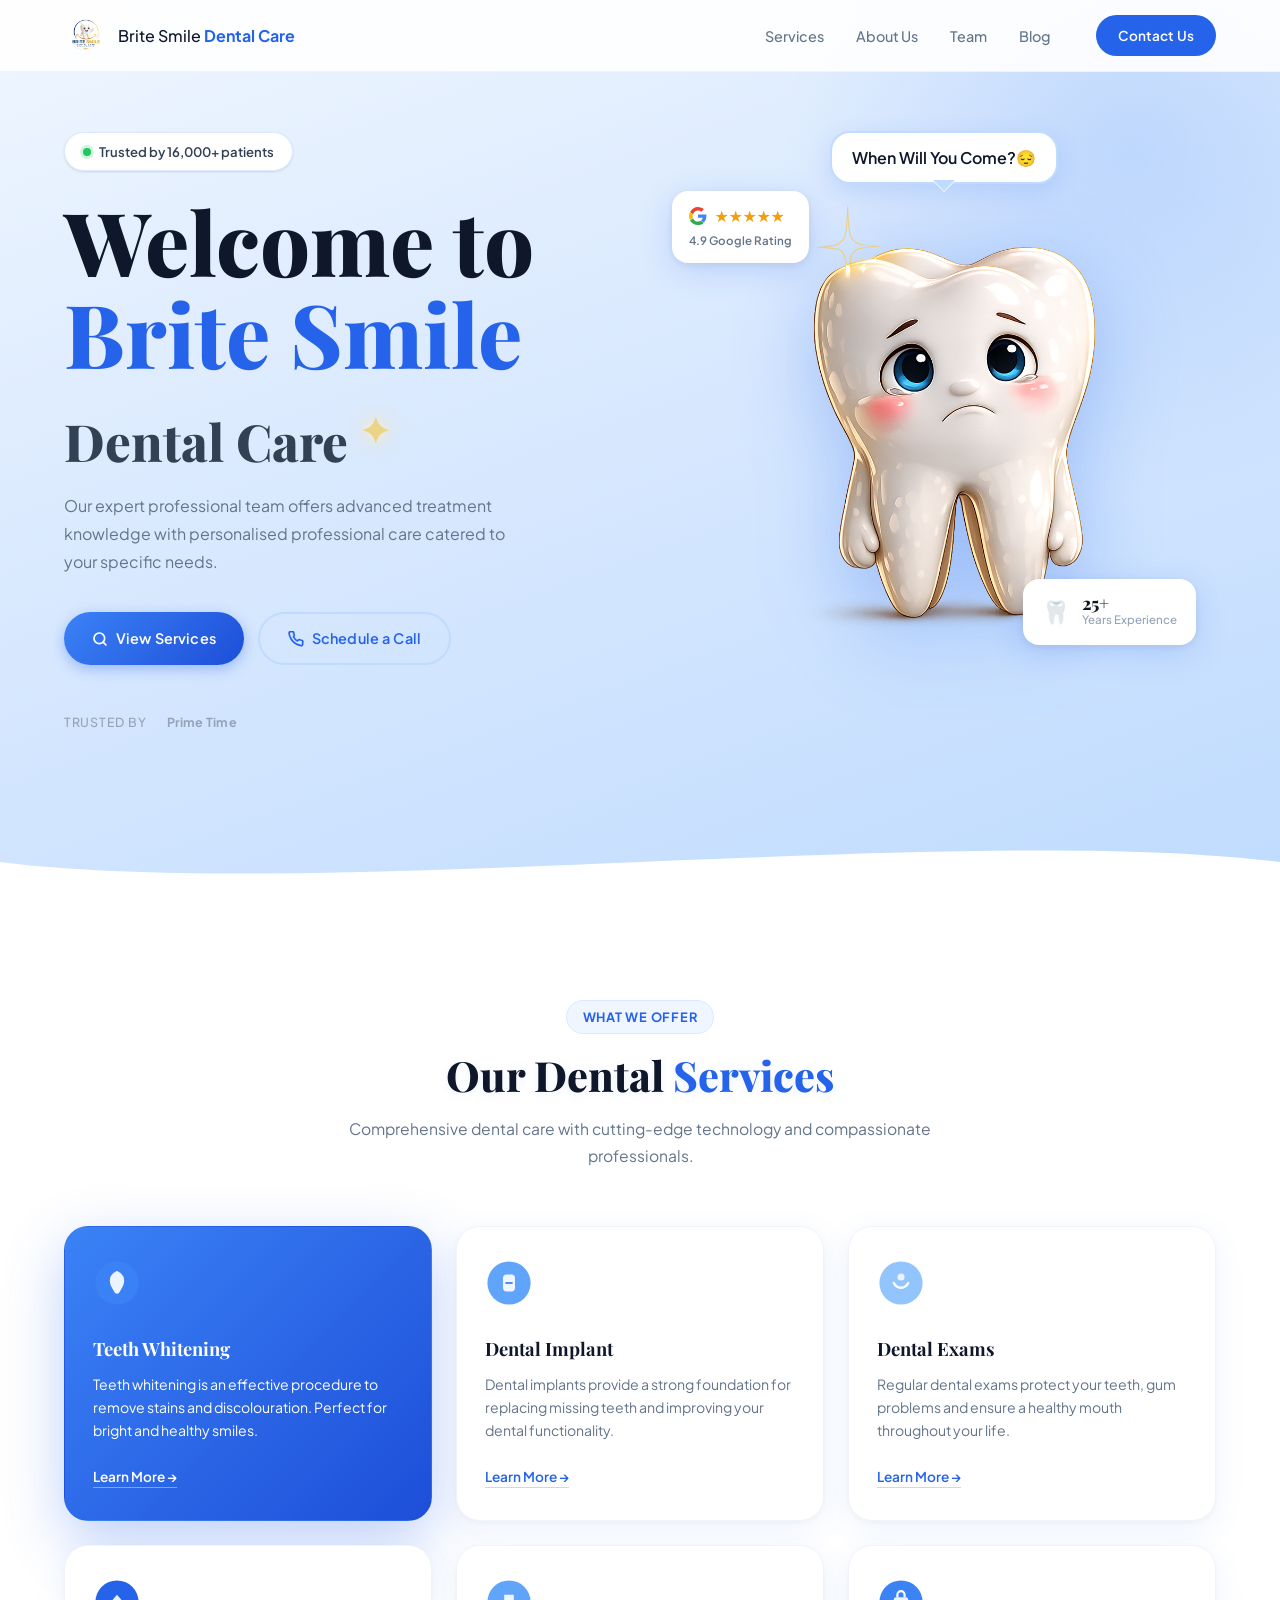
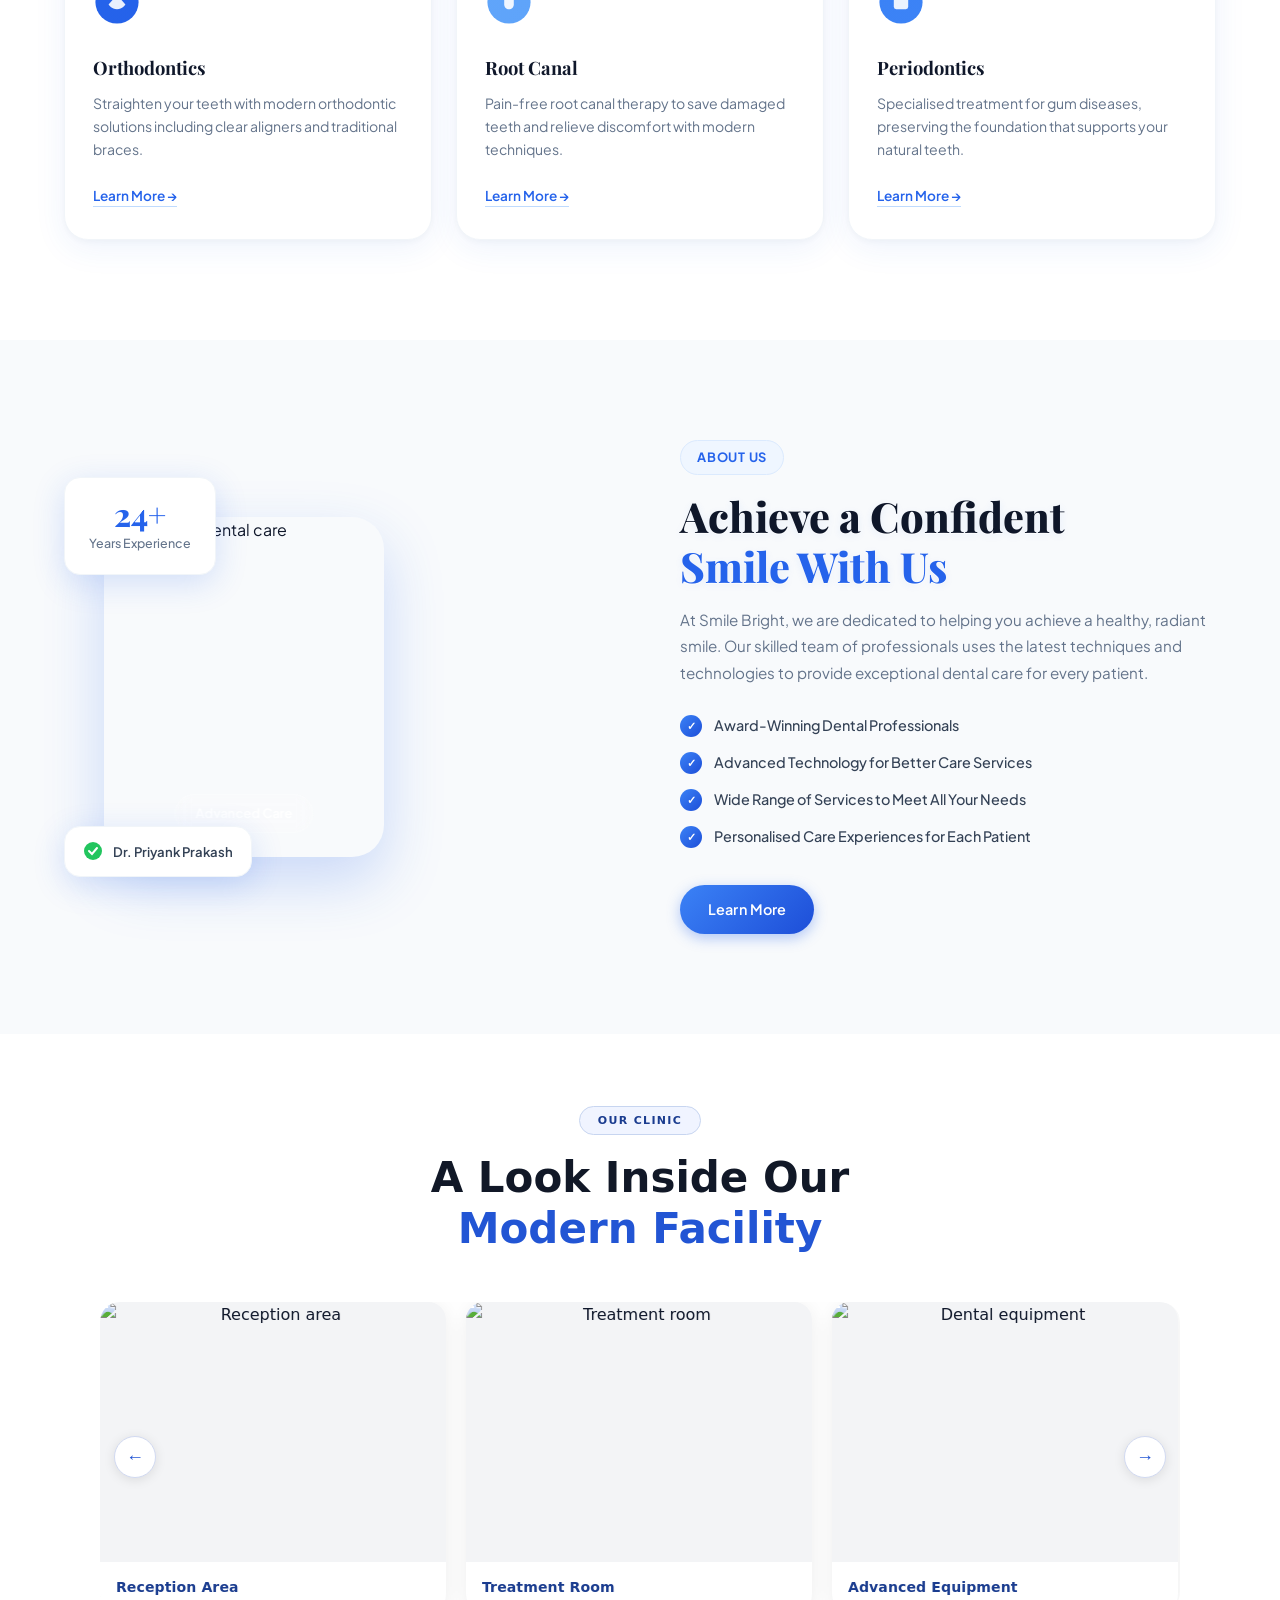
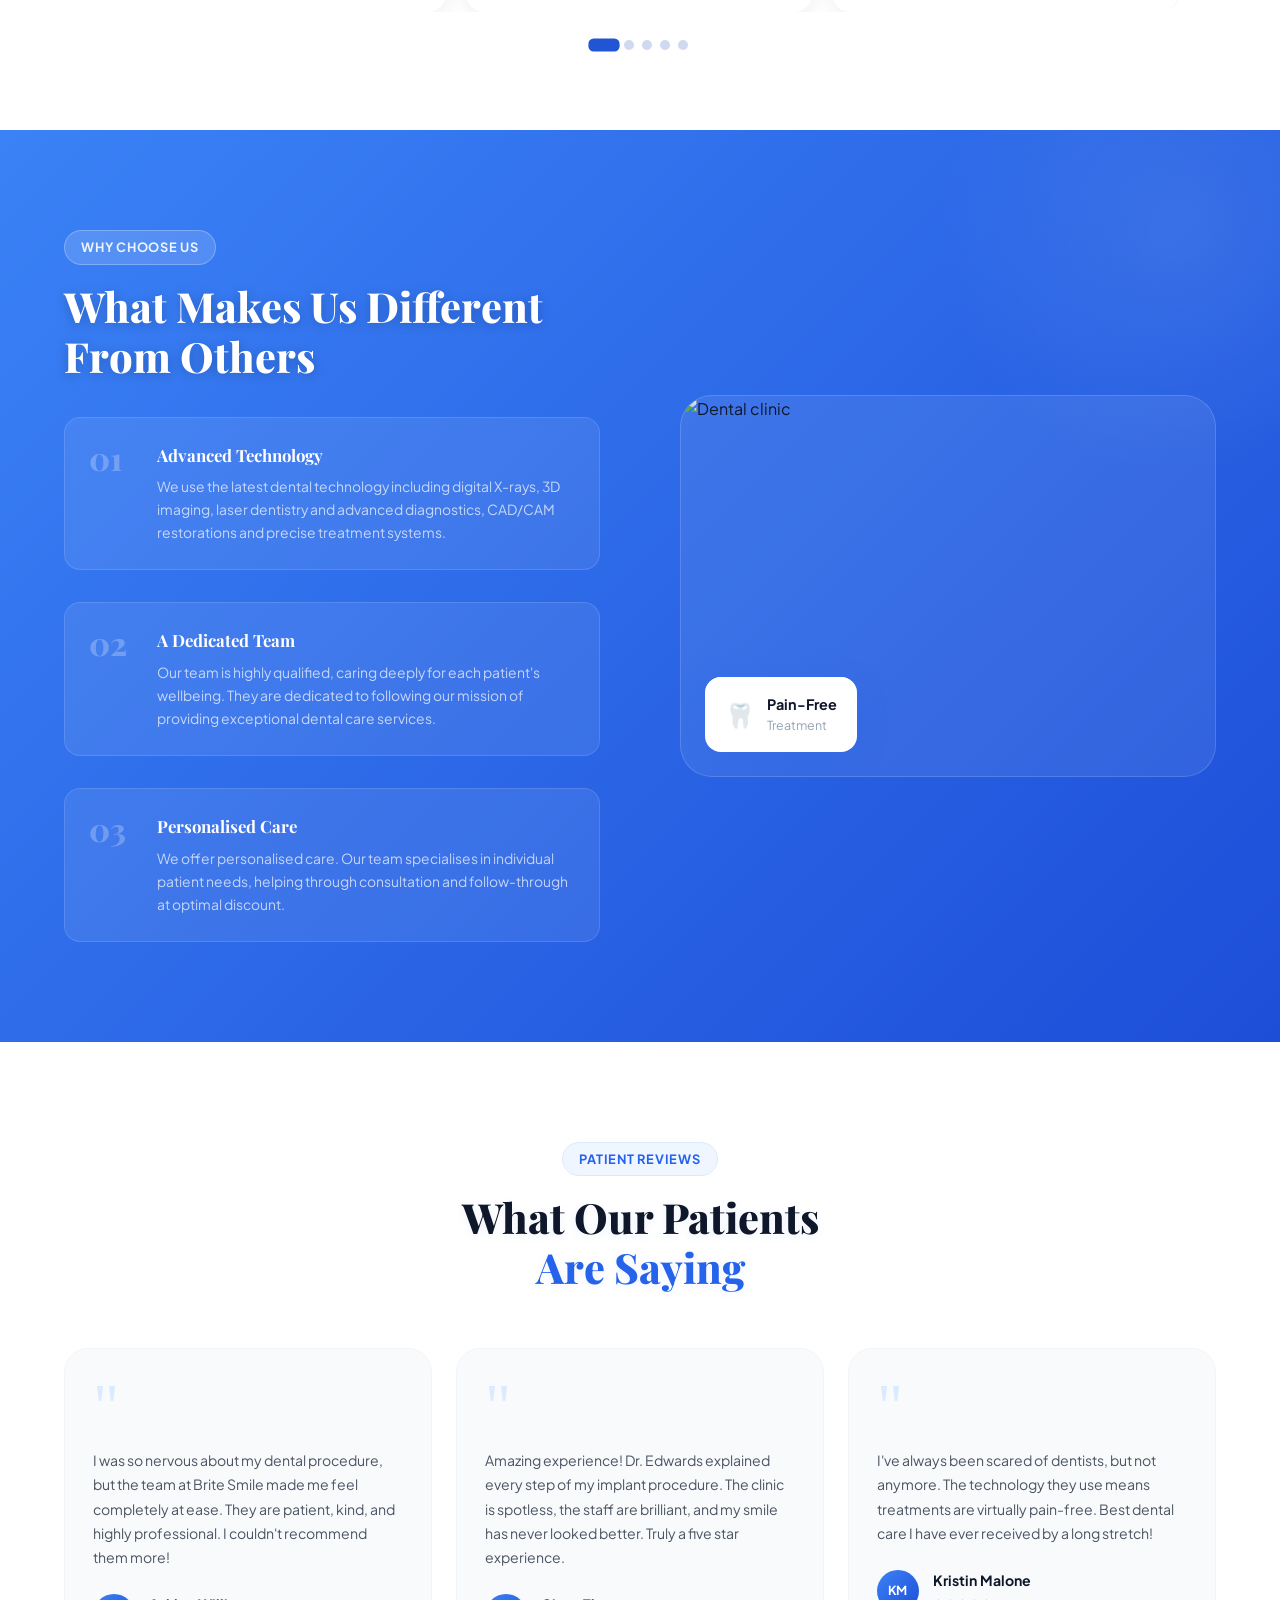
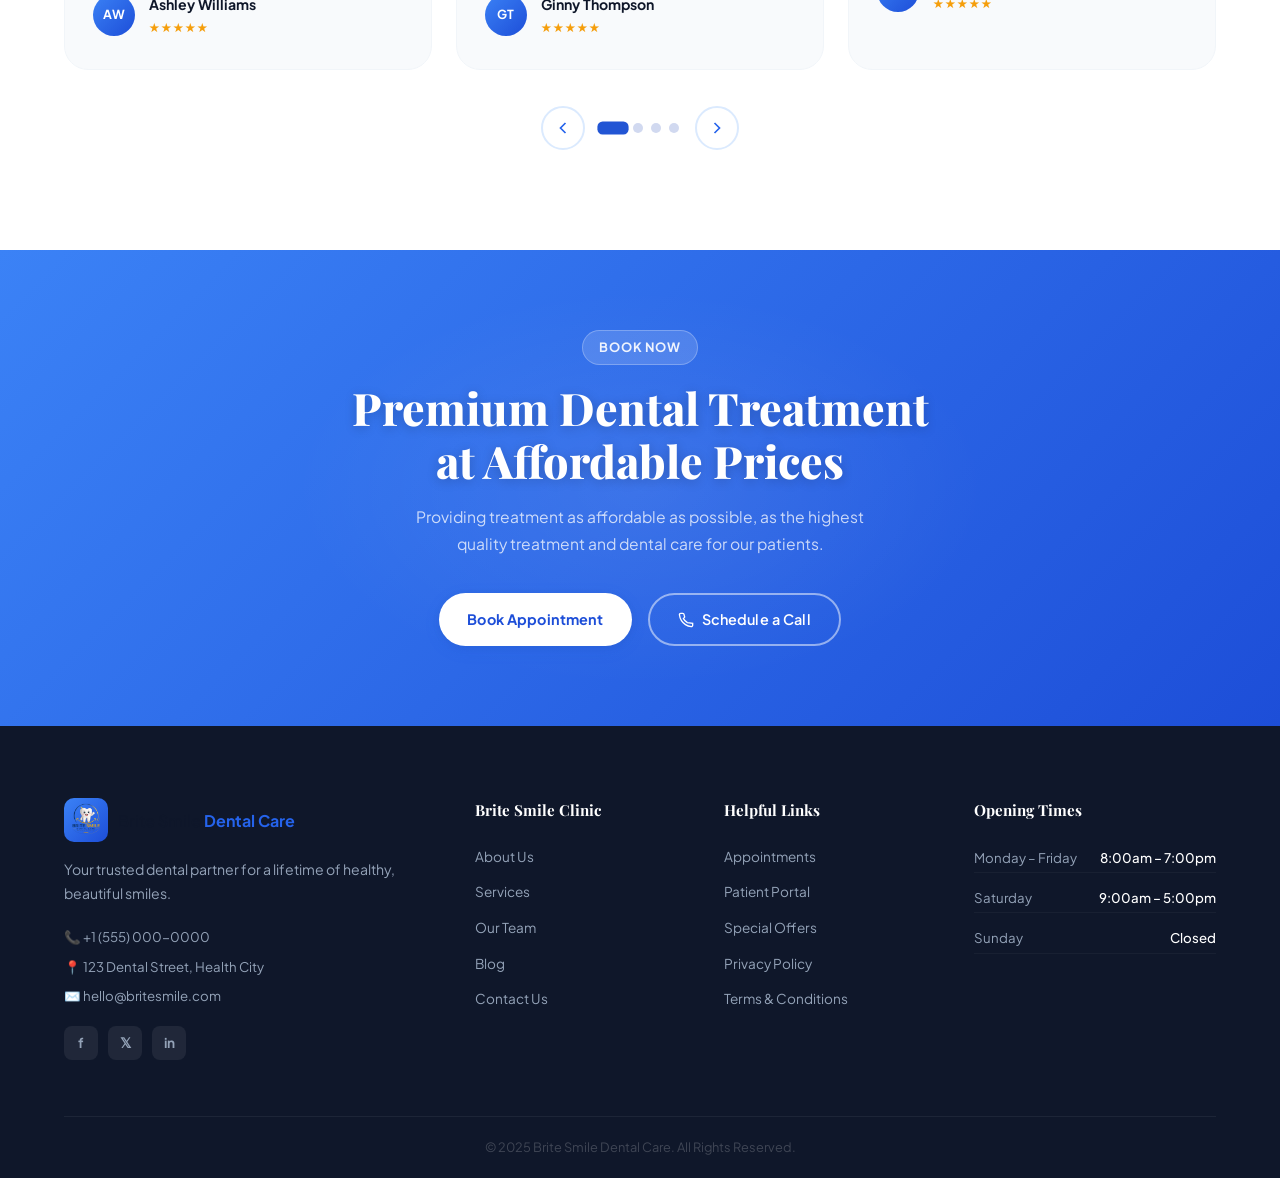
==== commit 4af23983: "Add files via upload" ====
--- a/dental/index.html
+++ b/dental/index.html
@@ -6,6 +6,7 @@
   <title>Brite Smile Dental Care</title>
   <link rel="preconnect" href="https://fonts.googleapis.com">
   <link rel="preconnect" href="https://fonts.gstatic.com" crossorigin>
+  <link rel="icon" type="image/png" href="favicon.png">
   <link href="https://fonts.googleapis.com/css2?family=Playfair+Display:wght@700;800&family=Plus+Jakarta+Sans:wght@400;500;600;700&display=swap" rel="stylesheet">
   <link rel="stylesheet" href="style.css">
 </head>
@@ -15,12 +16,9 @@
   <nav class="navbar" id="navbar">
     <div class="nav-container">
       <a href="#" class="nav-logo">
-        <div class="logo-icon">
-          <svg viewBox="0 0 32 32" fill="none">
-            <path d="M16 4C16 4 8 6 8 14C8 18 10 22 12 24C13 26 14 28 16 28C18 28 19 26 20 24C22 22 24 18 24 14C24 6 16 4 16 4Z" fill="white" opacity="0.9"/>
-            <path d="M13 16C13 16 14.5 18 16 18C17.5 18 19 16 19 16" stroke="#2563eb" stroke-width="1.5" stroke-linecap="round"/>
-          </svg>
-        </div>
+       <div class="logo-icon">
+  <img src="logo.png" alt="Brite Smile Logo" style="width:36px;height:36px;object-fit:contain;border-radius:8px">
+</div>
         <span>Brite Smile <strong>Dental Care</strong></span>
       </a>
       <ul class="nav-links">
@@ -47,51 +45,75 @@
         </div>
         <h1 class="hero-title">
           Welcome to<br>
-          <span class="gradient-text">Brite Smile</span><br>
+         <span class="gradient-text">Brite Smile</span><br>
           <span class="hero-sub-title">Dental Care <span class="sparkle">✦</span></span>
         </h1>
         <p class="hero-desc">Our expert professional team offers advanced treatment knowledge with personalised professional care catered to your specific needs.</p>
         <div class="hero-cta">
-          <a href="#services" class="btn btn-primary">View Services</a>
-          <a href="#contact" class="btn btn-outline">Schedule a Call</a>
+          <a href="#services" class="btn btn-primary">
+  <svg width="16" height="16" viewBox="0 0 24 24" fill="none" stroke="currentColor" stroke-width="2.5" stroke-linecap="round" stroke-linejoin="round"><circle cx="11" cy="11" r="8"/><path d="m21 21-4.35-4.35"/></svg>
+  View Services
+</a>
+<a href="tel:+919415004719" class="btn btn-outline btn-schedule">
+
+  <svg width="16" height="16" viewBox="0 0 24 24" fill="none" stroke="currentColor" stroke-width="2.5" stroke-linecap="round" stroke-linejoin="round"><path d="M22 16.92v3a2 2 0 0 1-2.18 2 19.79 19.79 0 0 1-8.63-3.07A19.5 19.5 0 0 1 4.69 12a19.79 19.79 0 0 1-3.07-8.67A2 2 0 0 1 3.62 1h3a2 2 0 0 1 2 1.72c.127.96.361 1.903.7 2.81a2 2 0 0 1-.45 2.11L8.09 8.91a16 16 0 0 0 6 6l1.27-1.27a2 2 0 0 1 2.11-.45c.907.339 1.85.573 2.81.7A2 2 0 0 1 22 16.92z"/></svg>
+  Schedule a Call
+  <span class="phone-popup">📞</span>
+</a>
         </div>
         <div class="hero-brands">
           <span>Trusted by</span>
           <div class="brand-logos">
-            <span>CVSHealth</span>
-            <span>Allergan</span>
-            <span>Haloderm</span>
-            <span>Syngenta</span>
-          </div>
-        </div>
-      </div>
+            <span>Prime Time</span>
+          </div>
+        </div>
+      </div>
+
+      <!-- ── 3D TOOTH HERO VISUAL ── -->
       <div class="hero-visual">
-        <div class="hero-img-wrap">
-<div class="hero-img hero-img-main">
-  <img src="https://images.pexels.com/photos/7578797/pexels-photo-7578797.jpeg"
-       alt="Patient Consultation"
-       style="width:260px; height:340px; object-fit:cover; object-position:top; border-radius:24px; display:block;">
-  <div class="img-label">Patient Consultation</div>
+       <div class="tooth-animation-wrap">
+  <!-- Speech Bubble -->
+  <div class="tooth-bubble" id="toothBubble">
+    <span id="bubbleText">Hi! Finally you came. 👋</span>
+    <div class="bubble-tail"></div>
+  </div>
+
+  <!-- Sparkle Overlay -->
+  <div class="sparkle-burst" id="sparkleBurst">
+    <span>✨</span><span>⭐</span><span>💫</span>
+    <span>✨</span><span>⭐</span><span>💫</span>
+    <span>✨</span><span>⭐</span><span>💫</span>
+  </div>
+
+  <!-- Sad Tooth -->
+  <img src="sad_tooth.png" alt="Sad Tooth" id="sadTooth"
+    style="width:100%;max-width:620px;display:block;margin:0 auto;filter:drop-shadow(0 20px 40px rgba(37,99,235,0.3))">
+
+  <!-- Happy Tooth (hidden initially) -->
+  <img src="pixar_tooth_wave.png" alt="Happy Tooth" id="happyTooth"
+    style="width:100%;max-width:620px;display:none;margin:0 auto;filter:drop-shadow(0 20px 40px rgba(37,99,235,0.3))">
 </div>
-          <div class="hero-img hero-img-secondary">
-  <img src="https://images.pexels.com/photos/16430835/pexels-photo-16430835.jpeg"
-       alt="Dental Treatment"
-       style="width:220px; height:280px; object-fit:cover; object-position:top; border-radius:20px; display:block;">
-  <div class="img-label">Treatment</div>
+        <div class="hero-badge-float">
+          <div class="float-icon">🦷</div>
+          <div>
+            <div class="float-num">25+</div>
+            <div class="float-txt">Years Experience</div>
+          </div>
+        </div>
+        <div class="hero-rating-float">
+  <div style="display:flex;align-items:center;gap:8px;margin-bottom:4px">
+    <svg width="18" height="18" viewBox="0 0 48 48">
+      <path fill="#EA4335" d="M24 9.5c3.5 0 6.6 1.2 9 3.2l6.7-6.7C35.7 2.5 30.2 0 24 0 14.7 0 6.8 5.4 3 13.3l7.8 6C12.7 13.2 17.9 9.5 24 9.5z"/>
+      <path fill="#4285F4" d="M46.5 24.5c0-1.6-.1-3.1-.4-4.5H24v8.5h12.7c-.6 3-2.3 5.5-4.8 7.2l7.5 5.8c4.4-4 6.9-10 6.9-17z"/>
+      <path fill="#FBBC05" d="M10.8 28.7A14.6 14.6 0 0 1 9.5 24c0-1.6.3-3.2.8-4.7l-7.8-6A23.9 23.9 0 0 0 0 24c0 3.9.9 7.5 2.5 10.8l8.3-6.1z"/>
+      <path fill="#34A853" d="M24 48c6.2 0 11.4-2 15.2-5.5l-7.5-5.8c-2 1.4-4.6 2.2-7.7 2.2-6.1 0-11.3-3.7-13.2-9.2l-8.3 6.1C6.8 42.6 14.7 48 24 48z"/>
+    </svg>
+    <div class="stars">★★★★★</div>
+  </div>
+  <div class="rating-txt">4.9 Google Rating</div>
 </div>
-          <div class="hero-badge-float">
-            <div class="float-icon">🦷</div>
-            <div>
-              <div class="float-num">25+</div>
-              <div class="float-txt">Years Experience</div>
-            </div>
-          </div>
-          <div class="hero-rating-float">
-            <div class="stars">★★★★★</div>
-            <div class="rating-txt">4.9 Patient Rating</div>
-          </div>
-        </div>
-      </div>
+      </div>
+
     </div>
     <div class="hero-wave">
       <svg viewBox="0 0 1440 80" preserveAspectRatio="none">
@@ -200,12 +222,12 @@
   <div class="img-overlay-text">Advanced Care</div>
 </div>
             <div class="about-stat-card">
-              <div class="stat-num">86+</div>
-              <div class="stat-label">Skilled Dentists</div>
+              <div class="stat-num">24+</div>
+              <div class="stat-label">Years Experience</div>
             </div>
             <div class="about-check-card">
               <svg viewBox="0 0 20 20" fill="none"><circle cx="10" cy="10" r="9" fill="#22c55e"/><path d="M6 10L9 13L14 7" stroke="white" stroke-width="2" stroke-linecap="round"/></svg>
-              ISO Certified Clinic
+              Dr. Priyank Prakash
             </div>
           </div>
         </div>
@@ -237,147 +259,70 @@
     </div>
   </section>
 
-  <!-- ═══════════════════════════════ TEAM ═══════════════════════════════ -->
-  <section class="team" id="team">
-    <div class="container">
-      <div class="section-header">
-        <div class="section-tag">Our Experts</div>
-        <h2 class="section-title">Professional and Skilled<br><span class="gradient-text">Dentist Team</span></h2>
-      </div>
-      <div class="team-carousel-wrap">
-        <div class="team-carousel" id="teamCarousel">
-          <div class="team-card">
-            <div class="team-img">
-              <div class="team-img" style="height:220px; overflow:hidden;">
-  <img src="" alt="Dr.Radhika Apte"
-       style="width:100%; height:220px; object-fit:cover; object-position:top; display:block;">
-</div>
-            </div>
-            <div class="team-info">
-              <h4>Dr. Radhika Apte</h4>
-              <span>Dental Surgeon</span>
-              <div class="team-social">
-                <a href="#">in</a>
-                <a href="#">tw</a>
-              </div>
-            </div>
-          </div>
-          <div class="team-card">
-            <div class="team-img">
-             <div class="team-img" style="height:220px; overflow:hidden;">
-  <img src="https://images.pexels.com/photos/5407249/pexels-photo-5407249.jpeg" alt="Dr. Divya Mishra"
-       style="width:100%; height:220px; object-fit:cover; object-position:top; display:block;">
-</div>
-            </div>
-            <div class="team-info">
-              <h4>Dr. Divya Mishra</h4>
-              <span>Dental Support</span>
-              <div class="team-social">
-                <a href="#">in</a>
-                <a href="#">tw</a>
-              </div>
-            </div>
-          </div>
-          <div class="team-card">
-            <div class="team-img">
-             <div class="team-img" style="height:220px; overflow:hidden;">
-  <img src="https://images.pexels.com/photos/28516278/pexels-photo-28516278.jpeg" alt="Dr. Priyank Prakash"
-       style="width:100%; height:220px; object-fit:cover; object-position:top; display:block;">
-</div>
-            </div>
-            <div class="team-info">
-              <h4>Dr. Priyank Prakash</h4>
-              <span>Dental Support</span>
-              <div class="team-social">
-                <a href="#">in</a>
-                <a href="#">tw</a>
-              </div>
-            </div>
-          </div>
-          <div class="team-card">
-            <div class="team-img">
-             <div class="team-img" style="height:220px; overflow:hidden;">
-  <img src="https://images.pexels.com/photos/15962798/pexels-photo-15962798.jpeg" alt="Dr. Sushant Singh"
-       style="width:100%; height:220px; object-fit:cover; object-position:top; display:block;">
-</div>
-            </div>
-            <div class="team-info">
-              <h4>Dr. Sushant Singh</h4>
-              <span>Orthodontist</span>
-              <div class="team-social">
-                <a href="#">in</a>
-                <a href="#">tw</a>
-              </div>
-            </div>
-          </div>
-          <div class="team-card">
-            <div class="team-img">
-            <div class="team-img" style="height:220px; overflow:hidden;">
-  <img src="https://images.pexels.com/photos/6749765/pexels-photo-6749765.jpeg" alt="Dr. Priya Sharma"
-       style="width:100%; height:220px; object-fit:cover; object-position:top; display:block;">
-</div>
-            </div>
-            <div class="team-info">
-              <h4>Dr. Priya Sharma</h4>
-              <span>Periodontist</span>
-              <div class="team-social">
-                <a href="#">in</a>
-                <a href="#">tw</a>
-              </div>
-            </div>
-          </div>
-        </div>
-        <div class="carousel-controls">
-          <button class="carousel-btn prev" id="teamPrev" aria-label="Previous">
-            <svg viewBox="0 0 24 24" fill="none" stroke="currentColor" stroke-width="2"><polyline points="15,18 9,12 15,6"/></svg>
-          </button>
-          <div class="carousel-dots" id="teamDots"></div>
-          <button class="carousel-btn next" id="teamNext" aria-label="Next">
-            <svg viewBox="0 0 24 24" fill="none" stroke="currentColor" stroke-width="2"><polyline points="9,18 15,12 9,6"/></svg>
-          </button>
-        </div>
-      </div>
-    </div>
-  </section>
-
+  <!-- ═══════════════════════════════ GALLERY ═══════════════════════════════ -->
+ <section class="gallery-section">
+ 
+  <!-- heading -->
+  <div class="gallery-header">
+    <span class="pill">OUR CLINIC</span>
+    <h2>A Look Inside Our<br><span class="blue">Modern Facility</span></h2>
+  </div>
+ 
+  <!-- carousel wrapper -->
+  <div class="carousel-outer" id="galleryCarousel">
+ 
+    <div class="carousel-track" id="carouselTrack">
+ 
+      <!-- ── SLIDE 1 ── replace src with your image -->
+      <div class="slide">
+        <img src="https://images.unsplash.com/photo-1629909615184-74f495363b67?w=700&q=80"
+             alt="Reception area">
+        <div class="slide-caption">Reception Area</div>
+      </div>
+ 
+      <!-- ── SLIDE 2 ── -->
+      <div class="slide">
+        <img src="https://images.unsplash.com/photo-1588776814546-1ffbb7d36ad4?w=700&q=80"
+             alt="Treatment room">
+        <div class="slide-caption">Treatment Room</div>
+      </div>
+ 
+      <!-- ── SLIDE 3 ── -->
+      <div class="slide">
+        <img src="https://images.unsplash.com/photo-1598256989800-fe5f95da9787?w=700&q=80"
+             alt="Dental equipment">
+        <div class="slide-caption">Advanced Equipment</div>
+      </div>
+ 
+      <!-- ── SLIDE 4 ── -->
+      <div class="slide">
+        <img src="https://images.unsplash.com/photo-1609840114035-3c981b782dfe?w=700&q=80"
+             alt="Waiting lounge">
+        <div class="slide-caption">Waiting Lounge</div>
+      </div>
+ 
+      <!-- ── SLIDE 5 ── -->
+      <div class="slide">
+        <img src="https://images.unsplash.com/photo-1551076805-e1869033e561?w=700&q=80"
+             alt="Sterilisation lab">
+        <div class="slide-caption">Sterilisation Lab</div>
+      </div>
+ 
+      <!-- ── ADD MORE SLIDES HERE ── -->
+ 
+    </div><!-- /.carousel-track -->
+ 
+    <!-- arrows -->
+    <button class="arrow arrow-left"  id="prevBtn" aria-label="Previous">&#8592;</button>
+    <button class="arrow arrow-right" id="nextBtn" aria-label="Next">&#8594;</button>
+  </div><!-- /.carousel-outer -->
+ 
+  <!-- dots -->
+  <div class="dots" id="dotsContainer"></div>
+ 
+</section>
   <!-- ═══════════════════════════════ STATS ═══════════════════════════════ -->
-  <section class="stats">
-    <div class="container">
-      <div class="section-header">
-        <h2 class="section-title">The Reasons <span class="gradient-text">Brite Smile</span><br>is Unbeatable</h2>
-      </div>
-      <div class="stats-grid">
-        <div class="stat-item">
-          <div class="stat-circle small">
-            <span class="stat-count" data-target="25">0</span>
-            <span class="stat-plus">+</span>
-          </div>
-          <p>Total Dentists</p>
-        </div>
-        <div class="stat-item featured-stat">
-          <div class="stat-circle large">
-            <span class="stat-count" data-target="12">0</span>
-            <span class="stat-plus">+</span>
-          </div>
-          <p>Years Experience</p>
-        </div>
-        <div class="stat-item">
-          <div class="stat-circle small">
-            <span class="stat-count" data-target="16">0</span>
-            <span class="stat-plus">K+</span>
-          </div>
-          <p>Satisfied Patients</p>
-        </div>
-        <div class="stat-item">
-          <div class="stat-circle small">
-            <span class="stat-count" data-target="86">0</span>
-            <span class="stat-plus">+</span>
-          </div>
-          <p>Skilled Dentists</p>
-        </div>
-      </div>
-    </div>
-  </section>
+
 
   <!-- ═══════════════════════════════ WHY US ═══════════════════════════════ -->
   <section class="why-us">
@@ -411,17 +356,17 @@
           </div>
         </div>
         <div class="why-visual">
-     <div class="why-img-card" style="overflow:hidden; padding:0;">
-  <img src="https://images.pexels.com/photos/5622257/pexels-photo-5622257.jpeg" alt="Dental clinic"
-       style="width:100%; height:100%; min-height:380px; object-fit:cover; border-radius:28px; display:block;">
-  <div class="why-img-badge">
-    <span>🦷</span>
-    <div>
-      <strong>Pain-Free</strong>
-      <p>Treatment</p>
-    </div>
-  </div>
-</div>
+          <div class="why-img-card" style="overflow:hidden; padding:0;">
+            <img src="https://images.pexels.com/photos/5622257/pexels-photo-5622257.jpeg" alt="Dental clinic"
+                 style="width:100%; height:100%; min-height:380px; object-fit:cover; border-radius:28px; display:block;">
+            <div class="why-img-badge">
+              <span>🦷</span>
+              <div>
+                <strong>Pain-Free</strong>
+                <p>Treatment</p>
+              </div>
+            </div>
+          </div>
         </div>
       </div>
     </div>
@@ -436,7 +381,6 @@
       </div>
       <div class="testimonials-carousel-wrap">
         <div class="testimonials-track" id="testimonialsTrack">
-
           <div class="testimonial-card">
             <div class="quote-icon">"</div>
             <p>I was so nervous about my dental procedure, but the team at Brite Smile made me feel completely at ease. They are patient, kind, and highly professional. I couldn't recommend them more!</p>
@@ -448,7 +392,6 @@
               </div>
             </div>
           </div>
-
           <div class="testimonial-card">
             <div class="quote-icon">"</div>
             <p>Amazing experience! Dr. Edwards explained every step of my implant procedure. The clinic is spotless, the staff are brilliant, and my smile has never looked better. Truly a five star experience.</p>
@@ -460,7 +403,6 @@
               </div>
             </div>
           </div>
-
           <div class="testimonial-card">
             <div class="quote-icon">"</div>
             <p>I've always been scared of dentists, but not anymore. The technology they use means treatments are virtually pain-free. Best dental care I have ever received by a long stretch!</p>
@@ -472,7 +414,6 @@
               </div>
             </div>
           </div>
-
           <div class="testimonial-card">
             <div class="quote-icon">"</div>
             <p>The whitening treatment was fantastic! My teeth are noticeably brighter after just one session. The staff were incredibly friendly and made the whole process completely comfortable.</p>
@@ -484,7 +425,6 @@
               </div>
             </div>
           </div>
-
           <div class="testimonial-card">
             <div class="quote-icon">"</div>
             <p>My children love coming here! The paediatric team is exceptional — patient, gentle, and great with kids who are nervous. They've turned dental appointments into something my kids actually look forward to.</p>
@@ -496,7 +436,6 @@
               </div>
             </div>
           </div>
-
           <div class="testimonial-card">
             <div class="quote-icon">"</div>
             <p>Root canal with zero pain — I didn't think that was possible until I came here. The anaesthetic was perfect and Dr. Robinson talked me through every step. Incredible professionalism.</p>
@@ -508,7 +447,6 @@
               </div>
             </div>
           </div>
-
         </div>
         <div class="testimonial-controls">
           <button class="carousel-btn prev" id="testPrev" aria-label="Previous">
@@ -548,12 +486,9 @@
       <div class="footer-grid">
         <div class="footer-brand">
           <div class="nav-logo footer-logo">
-            <div class="logo-icon">
-              <svg viewBox="0 0 32 32" fill="none">
-                <path d="M16 4C16 4 8 6 8 14C8 18 10 22 12 24C13 26 14 28 16 28C18 28 19 26 20 24C22 22 24 18 24 14C24 6 16 4 16 4Z" fill="white" opacity="0.9"/>
-                <path d="M13 16C13 16 14.5 18 16 18C17.5 18 19 16 19 16" stroke="#2563eb" stroke-width="1.5" stroke-linecap="round"/>
-              </svg>
-            </div>
+           <div class="logo-icon">
+  <img src="logo.png" alt="Brite Smile Logo" style="width:36px;height:36px;object-fit:contain;border-radius:8px">
+</div>
             <span>Brite Smile <strong>Dental Care</strong></span>
           </div>
           <p>Your trusted dental partner for a lifetime of healthy, beautiful smiles.</p>
@@ -603,6 +538,7 @@
     </div>
   </footer>
 
+  <!-- Three.js must load BEFORE script.js -->
   <script src="script.js"></script>
 </body>
 </html>
--- a/dental/style.css
+++ b/dental/style.css
@@ -70,10 +70,8 @@
 }
 
 .gradient-text {
-  background: var(--grad-text);
-  -webkit-background-clip: text;
-  -webkit-text-fill-color: transparent;
-  background-clip: text;
+  color: #2563eb;
+  -webkit-text-fill-color: #2563eb;
 }
 
 /* ── Buttons ── */
@@ -185,14 +183,14 @@
 .nav-logo strong { font-weight: 700; color: var(--blue-600); }
 
 .logo-icon {
-  width: 36px; height: 36px;
-  background: var(--grad-main);
+  width: 44px; height: 44px;
   border-radius: 10px;
   display: flex;
   align-items: center;
   justify-content: center;
   flex-shrink: 0;
-  box-shadow: 0 4px 12px rgba(37,99,235,.3);
+  overflow: hidden;
+  background: transparent;
 }
 .logo-icon svg { width: 22px; height: 22px; }
 
@@ -259,6 +257,7 @@
   border-color: rgba(255,255,255,.25);
 }
 
+/* ── 3D depth on section titles ── */
 .section-title {
   font-family: var(--ff-display);
   font-size: clamp(1.9rem, 3.5vw, 2.6rem);
@@ -266,8 +265,12 @@
   line-height: 1.2;
   color: var(--gray-900);
   margin-bottom: 16px;
-}
-.white-title { color: var(--white); }
+  text-shadow: 0 1px 0 rgba(255,255,255,.8), 0 2px 8px rgba(37,99,235,.08);
+}
+.white-title {
+  color: var(--white);
+  text-shadow: 0 2px 12px rgba(0,0,0,.2);
+}
 
 .section-desc {
   color: var(--gray-500);
@@ -331,22 +334,58 @@
   50%      { box-shadow: 0 0 0 6px rgba(34,197,94,.1); }
 }
 
+/* ── 3D depth on hero title ── */
 .hero-title {
   font-family: var(--ff-display);
-  font-size: clamp(2.4rem, 5vw, 3.8rem);
+  font-size: clamp(3rem, 7vw, 5.5rem);
   font-weight: 800;
-  line-height: 1.12;
+  line-height: 1.05;
   color: var(--gray-900);
   margin-bottom: 20px;
 }
+.hero-title {
+  animation: fadeSlideUp 0.8s ease forwards;
+}
+
+@keyframes fadeSlideUp {
+  from { opacity: 0; transform: translateY(30px); }
+  to   { opacity: 1; transform: translateY(0); }
+}
+
+.hero-desc {
+  animation: fadeSlideUp 0.8s ease 0.3s forwards;
+  opacity: 0;
+}
+
+.hero-cta {
+  animation: fadeSlideUp 0.8s ease 0.6s forwards;
+  opacity: 0;
+}
+
+.hero-badge {
+  animation: fadeSlideUp 0.8s ease 0.1s forwards;
+  opacity: 0;
+}
+
 .hero-sub-title {
   color: var(--gray-700);
   font-size: clamp(2rem, 4vw, 3.2rem);
 }
 .sparkle {
-  color: var(--blue-400);
+  color: #ebd487;
   font-size: .7em;
   vertical-align: super;
+  display: inline-block;
+  animation: twinkle 1.5s ease-in-out infinite;
+  filter: drop-shadow(0 0 6px rgba(255,240,200,0.9)) drop-shadow(0 0 12px rgba(255,220,150,0.6));
+}
+
+@keyframes twinkle {
+  0%   { opacity: 1; transform: scale(1) rotate(0deg); }
+  25%  { opacity: 0.3; transform: scale(0.7) rotate(45deg); }
+  50%  { opacity: 1; transform: scale(1.3) rotate(90deg); }
+  75%  { opacity: 0.3; transform: scale(0.7) rotate(135deg); }
+  100% { opacity: 1; transform: scale(1) rotate(180deg); }
 }
 
 .hero-desc {
@@ -390,78 +429,30 @@
   letter-spacing: .02em;
 }
 
-/* Hero Visual */
-.hero-visual { position: relative; }
-
-.hero-img-wrap {
+/* ── 3D Tooth Canvas ── */
+.hero-visual {
   position: relative;
-  height: 460px;
-  display: flex;
-  justify-content: flex-end;
-}
-
-.hero-img {
-  position: absolute;
-  border-radius: var(--radius-lg);
-  overflow: hidden;
-  box-shadow: var(--shadow-xl);
-}
-.hero-img-main {
-  right: 0; top: 0;
-  width: 260px;
-  animation: float-up 6s ease-in-out infinite;
-}
-.hero-img-secondary {
-  left: 20px; bottom: 0;
-  width: 220px;
-  animation: float-down 6s ease-in-out infinite;
-  animation-delay: -3s;
-}
-
-@keyframes float-up {
-  0%,100% { transform: translateY(0); }
-  50%      { transform: translateY(-12px); }
-}
-@keyframes float-down {
-  0%,100% { transform: translateY(0); }
-  50%      { transform: translateY(12px); }
-}
-
-.img-placeholder {
-  position: relative;
-  width: 100%;
-  display: flex;
-  flex-direction: column;
+  display: flex;
   align-items: center;
   justify-content: center;
 }
-.img-placeholder svg { width: 100%; display: block; }
-.img-label {
-  position: absolute;
-  bottom: 16px;
-  left: 50%; transform: translateX(-50%);
-  background: rgba(255,255,255,.9);
-  backdrop-filter: blur(8px);
-  padding: 6px 14px;
-  border-radius: var(--radius-full);
-  font-size: .75rem;
-  font-weight: 600;
-  color: var(--blue-700);
-  white-space: nowrap;
-}
-
+
+
+/* ── Floating badges — glassmorphic 3D look ── */
 .hero-badge-float {
   position: absolute;
-  bottom: 60px; right: 240px;
+  bottom: 60px; right: 20px;
   background: var(--white);
   border-radius: var(--radius-md);
   padding: 14px 18px;
   display: flex;
   align-items: center;
   gap: 12px;
-  box-shadow: var(--shadow-lg);
+  box-shadow: 0 8px 32px rgba(37,99,235,.18), 0 2px 8px rgba(0,0,0,.08), inset 0 1px 0 rgba(255,255,255,.9);
+  border: 1px solid rgba(255,255,255,.7);
   animation: float-up 5s ease-in-out infinite;
   animation-delay: -1s;
+  z-index: 10;
 }
 .float-icon { font-size: 1.4rem; }
 .float-num {
@@ -479,12 +470,23 @@
   background: var(--white);
   border-radius: var(--radius-md);
   padding: 12px 16px;
-  box-shadow: var(--shadow-lg);
+  box-shadow: 0 8px 32px rgba(37,99,235,.18), 0 2px 8px rgba(0,0,0,.08), inset 0 1px 0 rgba(255,255,255,.9);
+  border: 1px solid rgba(255,255,255,.7);
   animation: float-down 4s ease-in-out infinite;
   animation-delay: -2s;
+  z-index: 10;
 }
 .stars { color: #f59e0b; font-size: .95rem; letter-spacing: 1px; }
 .rating-txt { font-size: .72rem; color: var(--gray-500); font-weight: 600; margin-top: 2px; }
+
+@keyframes float-up {
+  0%,100% { transform: translateY(0); }
+  50%      { transform: translateY(-12px); }
+}
+@keyframes float-down {
+  0%,100% { transform: translateY(0); }
+  50%      { transform: translateY(12px); }
+}
 
 .hero-wave {
   position: absolute;
@@ -494,7 +496,7 @@
 .hero-wave svg { width: 100%; height: 80px; display: block; }
 
 /* ═══════════════════════════════
-   SERVICES
+   SERVICES  — 3D card tilt
 ═══════════════════════════════ */
 .services {
   padding: 100px 0;
@@ -507,33 +509,44 @@
   gap: 24px;
 }
 
+
 .service-card {
-  background: var(--gray-50);
+  background: var(--white);
   border: 1px solid var(--gray-100);
   border-radius: var(--radius-lg);
   padding: 32px 28px;
-  transition: var(--transition);
-  cursor: default;
-}
+  cursor: pointer;
+  box-shadow: 0 8px 32px rgba(37,99,235,0.08), 0 2px 8px rgba(0,0,0,0.04);
+  transition: transform 0.3s cubic-bezier(0.175,0.885,0.32,1.275), box-shadow 0.3s ease;
+  transform-style: preserve-3d;
+  will-change: transform;
+}
+
 .service-card:hover {
-  transform: translateY(-6px);
-  box-shadow: var(--shadow-lg);
-  border-color: var(--blue-100);
-  background: var(--white);
-}
+  transform: translateY(-10px) rotate(2deg) !important;
+  box-shadow: 0 24px 48px rgba(37,99,235,0.18), 0 8px 20px rgba(0,0,0,0.1) !important;
+  border-color: var(--blue-200) !important;
+}
+
+.service-card:active {
+  transform: translateY(-4px) rotate(1deg) scale(0.98) !important;
+}
+
 .service-card.featured {
   background: var(--grad-main);
   border-color: transparent;
-}
+  box-shadow: 0 20px 60px rgba(37,99,235,0.3);
+}
+
+.service-card.featured:hover {
+  transform: translateY(-10px) rotate(-2deg) !important;
+  box-shadow: 0 32px 70px rgba(37,99,235,0.38) !important;
+}
+
 .service-card.featured h3,
 .service-card.featured p,
 .service-card.featured .service-link { color: var(--white); }
 .service-card.featured .service-link { border-color: rgba(255,255,255,.4); }
-.service-card.featured:hover {
-  box-shadow: var(--shadow-xl);
-  transform: translateY(-6px);
-}
-
 .service-icon { margin-bottom: 20px; }
 .service-icon svg { width: 48px; height: 48px; }
 
@@ -611,7 +624,7 @@
   background: var(--white);
   border-radius: var(--radius-md);
   padding: 20px 24px;
-  box-shadow: var(--shadow-lg);
+  box-shadow: 0 8px 32px rgba(37,99,235,.18), inset 0 1px 0 rgba(255,255,255,.9);
   text-align: center;
   border: 1px solid var(--gray-100);
 }
@@ -630,7 +643,7 @@
   background: var(--white);
   border-radius: var(--radius-md);
   padding: 14px 18px;
-  box-shadow: var(--shadow-lg);
+  box-shadow: 0 8px 32px rgba(37,99,235,.18), inset 0 1px 0 rgba(255,255,255,.9);
   display: flex;
   align-items: center;
   gap: 10px;
@@ -676,14 +689,14 @@
 }
 
 /* ═══════════════════════════════
-   TEAM
+   TEAM  — 3D card tilt
 ═══════════════════════════════ */
 .team {
   padding: 100px 0;
   background: var(--white);
 }
 
-.team-carousel-wrap { position: relative; overflow: hidden; }
+.team-carousel-wrap { position: relative; overflow: hidden; perspective: 1200px; }
 
 .team-carousel {
   display: flex;
@@ -698,12 +711,13 @@
   border: 1px solid var(--gray-100);
   border-radius: var(--radius-lg);
   overflow: hidden;
-  transition: var(--transition);
+  transform-style: preserve-3d;
+  transition: transform .4s cubic-bezier(.175,.885,.32,1.275), box-shadow .4s ease, border-color .25s ease;
 }
 .team-card:hover {
-  transform: translateY(-6px);
-  box-shadow: var(--shadow-lg);
-  border-color: var(--blue-100);
+  transform: translateY(-10px) rotateX(5deg) scale(1.03);
+  box-shadow: 0 24px 56px rgba(37,99,235,.2), 0 6px 20px rgba(0,0,0,.08);
+  border-color: var(--blue-200);
 }
 
 .team-img { overflow: hidden; }
@@ -825,7 +839,7 @@
   align-items: center;
   justify-content: center;
   background: var(--white);
-  box-shadow: var(--shadow-md);
+  box-shadow: 0 8px 32px rgba(37,99,235,.12), inset 0 1px 0 rgba(255,255,255,.9);
   border: 3px solid var(--blue-100);
 }
 .stat-circle.small { width: 120px; height: 120px; }
@@ -833,7 +847,7 @@
   width: 160px; height: 160px;
   background: var(--grad-main);
   border-color: transparent;
-  box-shadow: var(--shadow-xl);
+  box-shadow: 0 16px 48px rgba(37,99,235,.35), inset 0 1px 0 rgba(255,255,255,.2);
 }
 .stat-circle.large .stat-count,
 .stat-circle.large .stat-plus { color: var(--white); }
@@ -857,8 +871,8 @@
 
 .featured-stat .stat-circle { animation: pulse-ring 3s infinite; }
 @keyframes pulse-ring {
-  0%,100% { box-shadow: 0 0 0 0 rgba(37,99,235,.3), var(--shadow-xl); }
-  50%      { box-shadow: 0 0 0 12px rgba(37,99,235,.05), var(--shadow-xl); }
+  0%,100% { box-shadow: 0 0 0 0 rgba(37,99,235,.3), 0 16px 48px rgba(37,99,235,.35); }
+  50%      { box-shadow: 0 0 0 12px rgba(37,99,235,.05), 0 16px 48px rgba(37,99,235,.35); }
 }
 
 /* ═══════════════════════════════
@@ -897,9 +911,13 @@
   background: rgba(255,255,255,.08);
   border-radius: var(--radius-md);
   border: 1px solid rgba(255,255,255,.12);
-  transition: var(--transition);
-}
-.why-item:hover { background: rgba(255,255,255,.13); transform: translateX(6px); }
+  transition: transform .35s cubic-bezier(.175,.885,.32,1.275), box-shadow .35s ease, background .25s ease;
+}
+.why-item:hover {
+  background: rgba(255,255,255,.16);
+  transform: translateX(8px) translateY(-3px);
+  box-shadow: -6px 12px 28px rgba(0,0,0,.18);
+}
 
 .why-num {
   font-family: var(--ff-display);
@@ -944,7 +962,7 @@
   display: flex;
   align-items: center;
   gap: 12px;
-  box-shadow: var(--shadow-lg);
+  box-shadow: 0 8px 32px rgba(37,99,235,.18), inset 0 1px 0 rgba(255,255,255,.9);
 }
 .why-img-badge span { font-size: 1.5rem; }
 .why-img-badge strong {
@@ -956,7 +974,7 @@
 .why-img-badge p { font-size: .78rem; color: var(--gray-400); margin: 0; }
 
 /* ═══════════════════════════════
-   TESTIMONIALS
+   TESTIMONIALS  — 3D card tilt
 ═══════════════════════════════ */
 .testimonials {
   padding: 100px 0;
@@ -964,7 +982,7 @@
   overflow: hidden;
 }
 
-.testimonials-carousel-wrap { position: relative; overflow: hidden; }
+.testimonials-carousel-wrap { position: relative; overflow: hidden; perspective: 1200px; }
 
 .testimonials-track {
   display: flex;
@@ -980,11 +998,12 @@
   border-radius: var(--radius-lg);
   padding: 32px 28px;
   position: relative;
-  transition: var(--transition);
+  transform-style: preserve-3d;
+  transition: transform .4s cubic-bezier(.175,.885,.32,1.275), box-shadow .4s ease, border-color .25s ease;
 }
 .testimonial-card:hover {
-  transform: translateY(-4px);
-  box-shadow: var(--shadow-md);
+  transform: translateY(-8px) rotateX(3deg) scale(1.02);
+  box-shadow: 0 20px 48px rgba(37,99,235,.16), 0 4px 16px rgba(0,0,0,.07);
   border-color: var(--blue-100);
 }
 
@@ -1061,6 +1080,7 @@
   color: var(--white);
   margin-bottom: 16px;
   line-height: 1.2;
+  text-shadow: 0 2px 12px rgba(0,0,0,.2);
 }
 .cta-content p {
   color: rgba(255,255,255,.75);
@@ -1178,10 +1198,47 @@
 @media (max-width: 768px) {
   :root { --nav-h: 64px; }
 
+.hero-container {
+  display: flex;
+  flex-direction: column;
+}
+
+.hero-visual {
+  order: -1;
+}
+
+.hero-content {
+  order: 1;
+}
+  .hero-visual img {
+    max-width: 280px;
+  }
+  .hero-badge-float {
+    display: none;
+  }
+  .hero-rating-float {
+    display: none;
+  }
+  .section-title {
+    font-size: 1.6rem;
+  }
+  .stats-grid {
+    grid-template-columns: repeat(2, 1fr);
+    gap: 20px;
+  }
+  .stat-circle.small { width: 100px; height: 100px; }
+  .stat-circle.large { width: 130px; height: 130px; }
+  .cta-btns {
+    flex-direction: column;
+    align-items: center;
+  }
+  .team-carousel-wrap,
+  .testimonials-carousel-wrap {
+    overflow: hidden;
+  }
   .nav-links, .btn-nav { display: none; }
   .nav-hamburger { display: flex; }
 
-  /* Mobile menu open state */
   .nav-links.open {
     display: flex;
     flex-direction: column;
@@ -1202,26 +1259,51 @@
   }
   .hero-container {
     grid-template-columns: 1fr;
-    gap: 40px;
+    gap: 32px;
     padding-bottom: 40px;
     text-align: center;
   }
   .hero-desc { margin-left: auto; margin-right: auto; }
   .hero-cta  { justify-content: center; }
   .hero-brands { justify-content: center; }
-  .hero-visual { display: none; }
+
+  /* 3D tooth on mobile — smaller but visible */
+  .hero-visual {
+    width: 100%;
+    height: 300px;
+    position: relative;
+  }
+  #toothCanvas {
+    width: 100%;
+    height: 300px;
+  }
+  .hero-badge-float {
+    bottom: 16px;
+    right: 12px;
+    padding: 10px 14px;
+  }
+  .hero-rating-float {
+    top: 12px;
+    left: 12px;
+  }
 
   .services-grid    { grid-template-columns: 1fr; }
   .about-grid       { grid-template-columns: 1fr; }
-  .about-visual     { display: none; }
   .why-grid         { grid-template-columns: 1fr; }
   .why-visual       { display: none; }
   .footer-grid      { grid-template-columns: 1fr; gap: 28px; }
 
-  .team-card        { flex: 0 0 calc(100% - 0px); }
-  .testimonial-card { flex: 0 0 calc(100% - 0px); }
+  .team-card        { flex: 0 0 calc(100%); }
+  .testimonial-card { flex: 0 0 calc(100%); }
 
   .stats-grid { gap: 24px; }
+
+  /* Disable 3D tilts on touch devices — feels wrong with tap */
+  .service-card:hover,
+  .team-card:hover,
+  .testimonial-card:hover {
+    transform: translateY(-6px) scale(1.01);
+  }
 }
 
 @media (max-width: 480px) {
@@ -1229,4 +1311,337 @@
   .services, .about, .team, .stats, .why-us, .testimonials { padding: 64px 0; }
   .cta-banner { padding: 56px 0; }
   .footer { padding-top: 48px; }
+}
+
+/* ── TOOTH ANIMATION ── */
+.tooth-animation-wrap {
+  position: relative;
+  display: flex;
+  align-items: center;
+  justify-content: center;
+}
+
+.tooth-bubble {
+  position: absolute;
+  top: -20px;
+  left: 50%;
+  transform: translateX(-50%);
+  background: #fff;
+  border: 2px solid var(--blue-200);
+  border-radius: 20px;
+  padding: 12px 20px;
+  font-size: 1rem;
+  font-weight: 600;
+  color: var(--gray-900);
+  white-space: nowrap;
+  box-shadow: 0 8px 24px rgba(37,99,235,0.15);
+  opacity: 0;
+  z-index: 10;
+  transition: opacity 0.5s ease, transform 0.5s ease;
+}
+.tooth-bubble.show {
+  opacity: 1;
+  transform: translateX(-50%) translateY(-10px);
+}
+.bubble-tail {
+  position: absolute;
+  bottom: -10px;
+  left: 50%;
+  transform: translateX(-50%);
+  width: 0; height: 0;
+  border-left: 10px solid transparent;
+  border-right: 10px solid transparent;
+  border-top: 10px solid #fff;
+}
+.bubble-tail::before {
+  content: '';
+  position: absolute;
+  top: -12px;
+  left: -11px;
+  width: 0; height: 0;
+  border-left: 11px solid transparent;
+  border-right: 11px solid transparent;
+  border-top: 11px solid var(--blue-200);
+}
+
+.sparkle-burst {
+  position: absolute;
+  inset: 0;
+  pointer-events: none;
+  display: flex;
+  align-items: center;
+  justify-content: center;
+  gap: 0;
+  opacity: 0;
+  z-index: 20;
+}
+.sparkle-burst span {
+  position: absolute;
+  font-size: 2rem;
+  opacity: 0;
+  transition: all 0.4s ease;
+}
+.sparkle-burst.burst span:nth-child(1) { transform: translate(-120px, -80px); opacity: 1; }
+.sparkle-burst.burst span:nth-child(2) { transform: translate(0px, -130px); opacity: 1; }
+.sparkle-burst.burst span:nth-child(3) { transform: translate(120px, -80px); opacity: 1; }
+.sparkle-burst.burst span:nth-child(4) { transform: translate(-150px, 20px); opacity: 1; }
+.sparkle-burst.burst span:nth-child(5) { transform: translate(0px, 20px); opacity: 1; }
+.sparkle-burst.burst span:nth-child(6) { transform: translate(150px, 20px); opacity: 1; }
+.sparkle-burst.burst span:nth-child(7) { transform: translate(-120px, 100px); opacity: 1; }
+.sparkle-burst.burst span:nth-child(8) { transform: translate(0px, 130px); opacity: 1; }
+.sparkle-burst.burst span:nth-child(9) { transform: translate(120px, 100px); opacity: 1; }
+
+#sadTooth  { transition: opacity 0.5s ease, transform 0.5s ease; }
+#happyTooth { transition: opacity 0.5s ease, transform 0.5s ease; }
+
+.tooth-exit {
+  opacity: 0 !important;
+  transform: scale(0.8) rotate(-10deg) !important;
+}
+.tooth-enter {
+  animation: toothPop 0.6s cubic-bezier(0.175, 0.885, 0.32, 1.275) forwards;
+}
+@keyframes toothPop {
+  0%   { opacity: 0; transform: scale(0.5) rotate(10deg); }
+  60%  { opacity: 1; transform: scale(1.1) rotate(-3deg); }
+  100% { opacity: 1; transform: scale(1) rotate(0deg); }
+}
+
+
+/* Schedule button hover effect */
+.btn-schedule {
+  position: relative;
+  overflow: visible;
+  transition: all 0.3s ease;
+  border: 2px solid var(--blue-200) !important;
+  color: var(--blue-600) !important;
+  background: transparent !important;
+}
+
+.phone-popup {
+  position: absolute;
+  top: -45px;
+  left: 50%;
+  transform: translateX(-50%) scale(0) rotate(-20deg);
+  font-size: 0;
+  transition: all 0.4s cubic-bezier(0.175, 0.885, 0.32, 1.275);
+  pointer-events: none;
+  width: 40px;
+  height: 40px;
+  background: var(--blue-600);
+  border-radius: 50%;
+  display: flex;
+  align-items: center;
+  justify-content: center;
+  box-shadow: 0 4px 12px rgba(37,99,235,0.4);
+}
+
+.phone-popup::after {
+  content: '';
+  display: block;
+  width: 18px;
+  height: 18px;
+  background-image: url("data:image/svg+xml,%3Csvg xmlns='http://www.w3.org/2000/svg' viewBox='0 0 24 24' fill='none' stroke='white' stroke-width='2.5' stroke-linecap='round' stroke-linejoin='round'%3E%3Cpath d='M22 16.92v3a2 2 0 0 1-2.18 2 19.79 19.79 0 0 1-8.63-3.07A19.5 19.5 0 0 1 4.69 12a19.79 19.79 0 0 1-3.07-8.67A2 2 0 0 1 3.62 1h3a2 2 0 0 1 2 1.72c.127.96.361 1.903.7 2.81a2 2 0 0 1-.45 2.11L8.09 8.91a16 16 0 0 0 6 6l1.27-1.27a2 2 0 0 1 2.11-.45c.907.339 1.85.573 2.81.7A2 2 0 0 1 22 16.92z'/%3E%3C/svg%3E");
+  background-repeat: no-repeat;
+  background-size: contain;
+}
+
+.btn-schedule:hover .phone-popup {
+  transform: translateX(-50%) scale(1.2) rotate(10deg);
+  font-size: 0;
+}
+
+.btn-schedule:hover .phone-popup {
+  transform: translateX(-50%) scale(1.2) rotate(10deg);
+}
+
+.btn-schedule:hover {
+  border-color: var(--blue-500);
+  background: var(--blue-50);
+  box-shadow: 0 8px 24px rgba(37,99,235,0.2);
+}
+
+/* Blur everything else on schedule hover */
+.hero-container:has(.btn-schedule:hover) .hero-content > *:not(.hero-cta) {
+  filter: blur(3px);
+  transition: filter 0.3s ease;
+}
+.hero-container:has(.btn-schedule:hover) .hero-cta {
+  filter: none;
+  position: relative;
+  z-index: 10;
+}
+.hero-container:has(.btn-schedule:hover) .hero-visual {
+  filter: blur(3px);
+  transition: filter 0.3s ease;
+}
+
+ /* ---------- reset / fonts ---------- */
+  .gallery-section *,
+  .gallery-section *::before,
+  .gallery-section *::after { box-sizing: border-box; margin: 0; padding: 0; }
+ 
+  .gallery-section {
+    font-family: 'Segoe UI', system-ui, sans-serif;
+    background: #ffffff;
+    padding: 72px 24px 80px;
+    text-align: center;
+    overflow: hidden;
+  }
+ 
+  /* ---------- header ---------- */
+  .gallery-header { margin-bottom: 48px; }
+ 
+  .pill {
+    display: inline-block;
+    border: 1px solid #c7d5f0;
+    border-radius: 999px;
+    padding: 5px 18px;
+    font-size: 11px;
+    font-weight: 600;
+    letter-spacing: .12em;
+    color: #1a3c8f;
+    background: #f0f4ff;
+    margin-bottom: 18px;
+  }
+ 
+  .gallery-header h2 {
+    font-size: clamp(26px, 4vw, 42px);
+    font-weight: 800;
+    color: #111827;
+    line-height: 1.2;
+  }
+ 
+  .gallery-header .blue { color: #2255d4; }
+ 
+  /* ---------- carousel outer ---------- */
+  .carousel-outer {
+    position: relative;
+    max-width: 1080px;
+    margin: 0 auto;
+    overflow: hidden;
+    border-radius: 20px;
+  }
+ 
+  /* ---------- track ---------- */
+  .carousel-track {
+    display: flex;
+    gap: 20px;
+    will-change: transform;
+    /* JS controls transform; transition set dynamically */
+  }
+ 
+  /* ---------- slide ---------- */
+  .slide {
+    flex: 0 0 calc(33.333% - 14px); /* 3 visible on desktop */
+    min-width: 0;
+    border-radius: 18px;
+    overflow: hidden;
+    position: relative;
+    box-shadow: 0 4px 24px rgba(0,0,0,.08);
+    background: #f3f4f6;
+  }
+ 
+  .slide img {
+    width: 100%;
+    height: 260px;
+    object-fit: cover;
+    display: block;
+    transition: transform .5s ease;
+  }
+ 
+  .slide:hover img { transform: scale(1.04); }
+ 
+  .slide-caption {
+    padding: 14px 16px;
+    font-size: 14px;
+    font-weight: 600;
+    color: #1a3c8f;
+    background: #fff;
+    text-align: left;
+    letter-spacing: .01em;
+  }
+ 
+  /* ---------- arrows ---------- */
+  .arrow {
+    position: absolute;
+    top: 50%;
+    transform: translateY(-50%);
+    width: 42px;
+    height: 42px;
+    border-radius: 50%;
+    border: 1.5px solid #d1d9f0;
+    background: #fff;
+    color: #2255d4;
+    font-size: 18px;
+    cursor: pointer;
+    display: flex;
+    align-items: center;
+    justify-content: center;
+    z-index: 10;
+    box-shadow: 0 2px 12px rgba(0,0,0,.10);
+    transition: background .2s, color .2s, border-color .2s;
+  }
+  .arrow:hover { background: #2255d4; color: #fff; border-color: #2255d4; }
+  .arrow-left  { left: 14px; }
+  .arrow-right { right: 14px; }
+ 
+  /* ---------- dots ---------- */
+  .dots {
+    display: flex;
+    justify-content: center;
+    gap: 8px;
+    margin-top: 28px;
+  }
+  .dot {
+    width: 10px; height: 10px;
+    border-radius: 50%;
+    background: #d1d9f0;
+    cursor: pointer;
+    transition: background .25s, transform .25s;
+    border: none;
+    padding: 0;
+  }
+  .dot.active {
+    background: #2255d4;
+    transform: scale(1.3);
+  }
+ 
+  /* ---------- responsive ---------- */
+  @media (max-width: 768px) {
+    .slide { flex: 0 0 calc(80% - 10px); }
+  }
+  @media (max-width: 480px) {
+    .slide { flex: 0 0 calc(90% - 10px); }
+    .slide img { height: 200px; }
+  }
+@media (max-width: 768px) {
+  .about-img-wrap {
+    height: 380px;
+    width: 100%;
+  }
+
+  .about-img-card.main-card {
+    width: 75%;
+    height: 300px;
+    top: 20px;
+    left: 50%;
+    transform: translateX(-50%);
+  }
+
+  .about-stat-card {
+    display: block !important;
+    top: 0;
+    left: 0;
+    z-index: 10;
+  }
+
+  .about-check-card {
+    display: flex !important;
+    bottom: 10px;
+    left: 50%;
+    transform: translateX(-50%);
+    white-space: nowrap;
+    z-index: 10;
+  }
 }
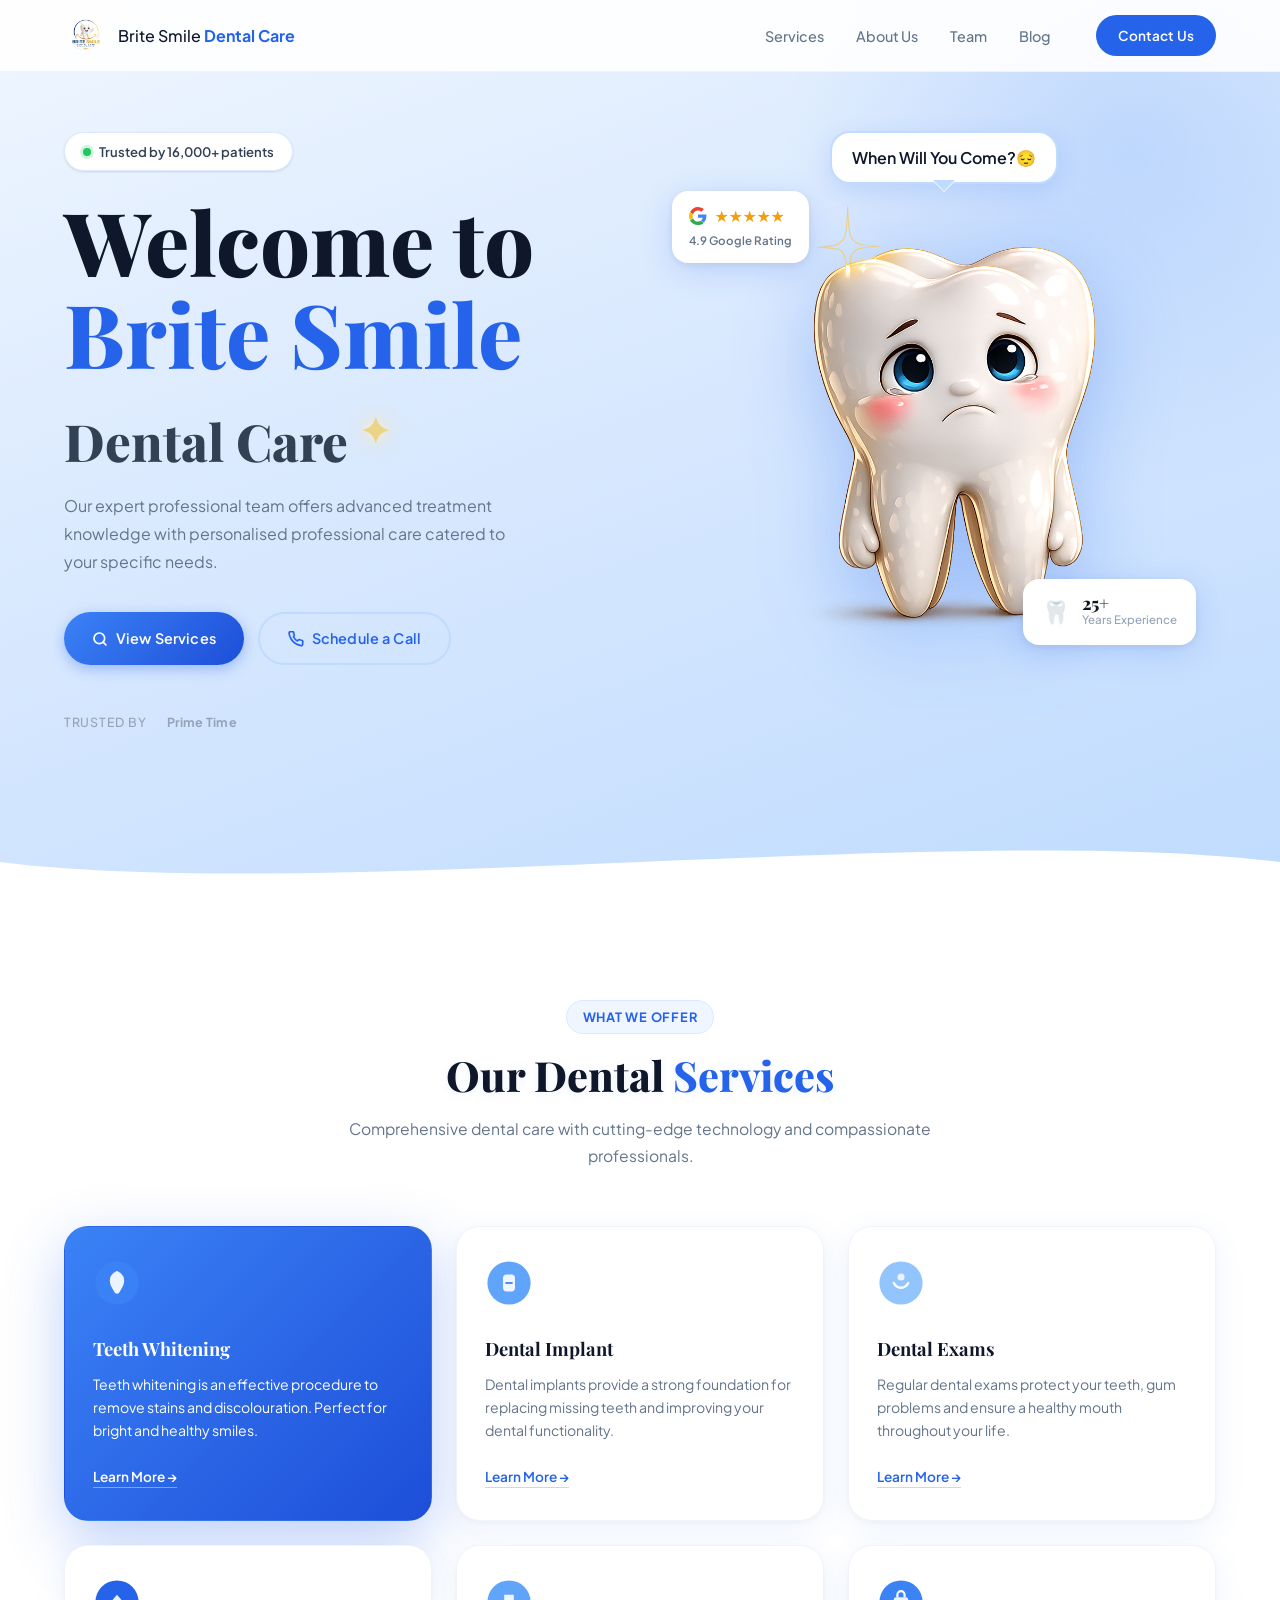
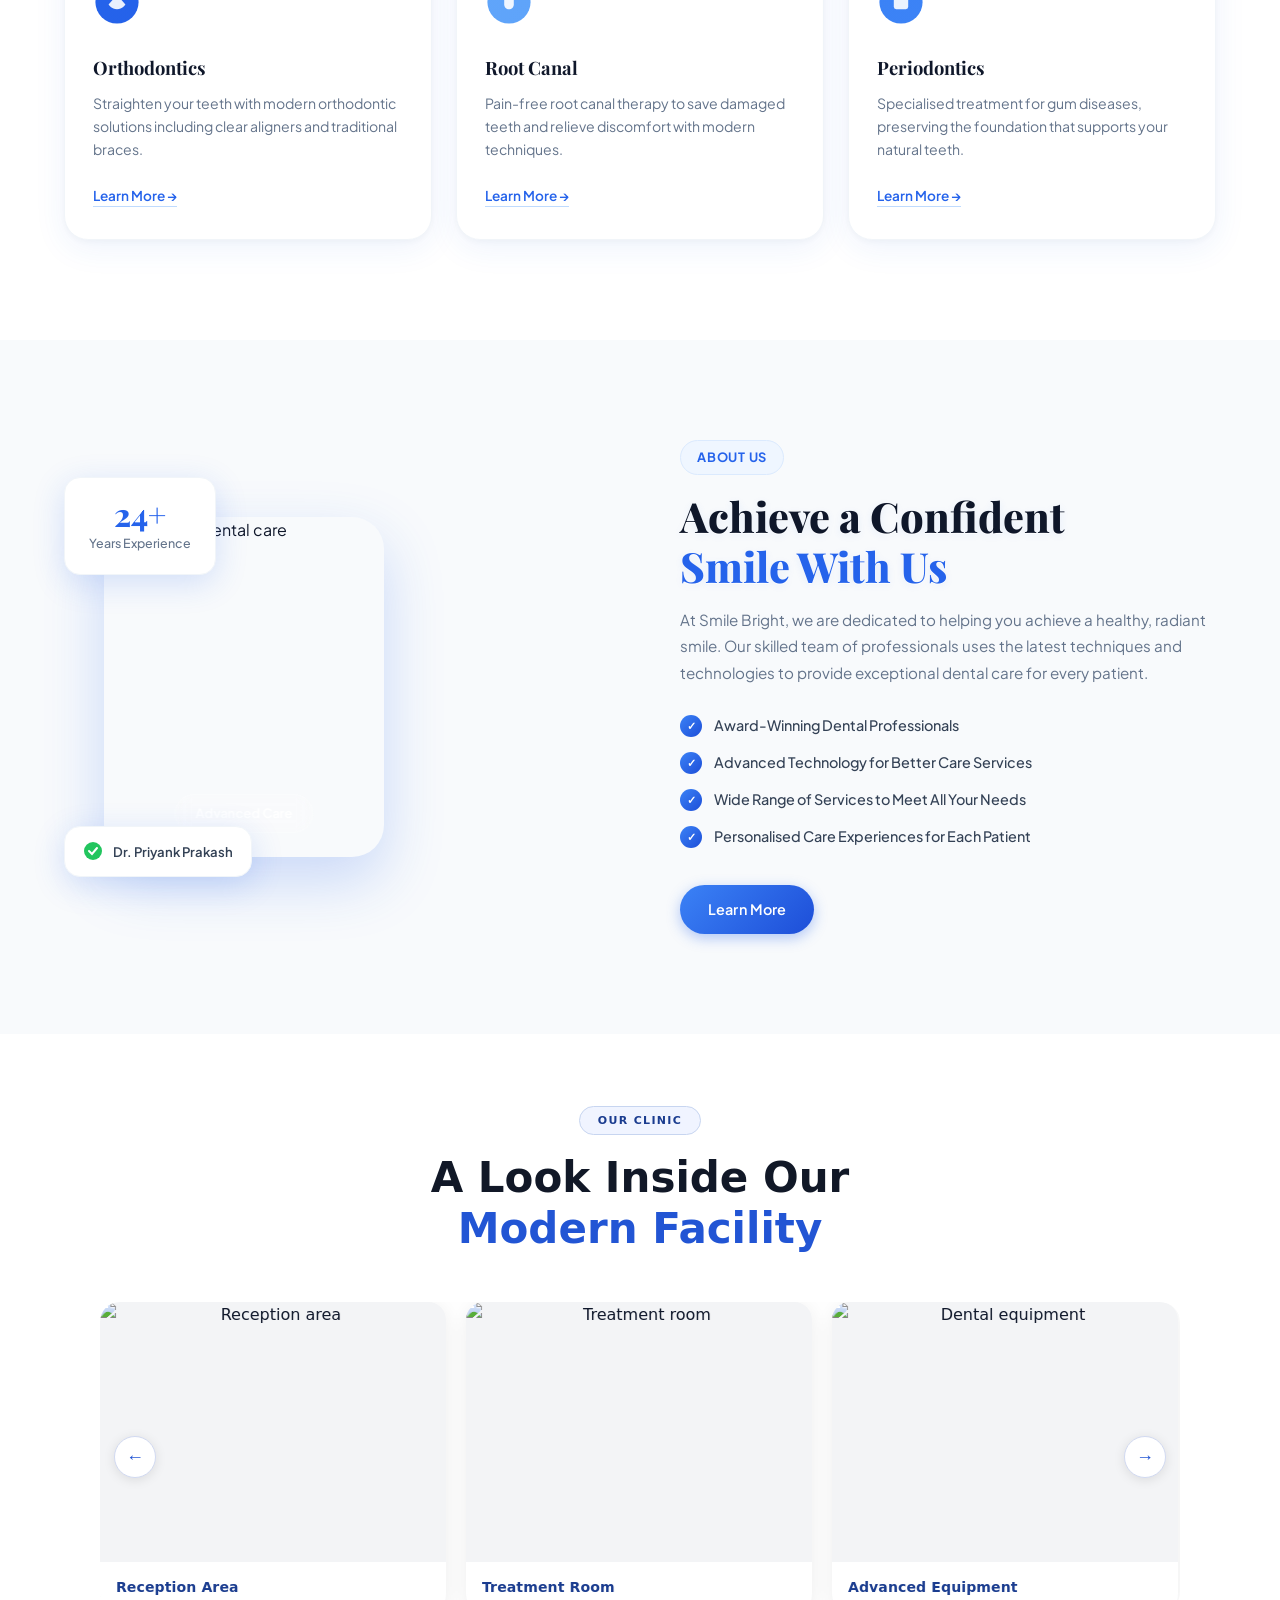
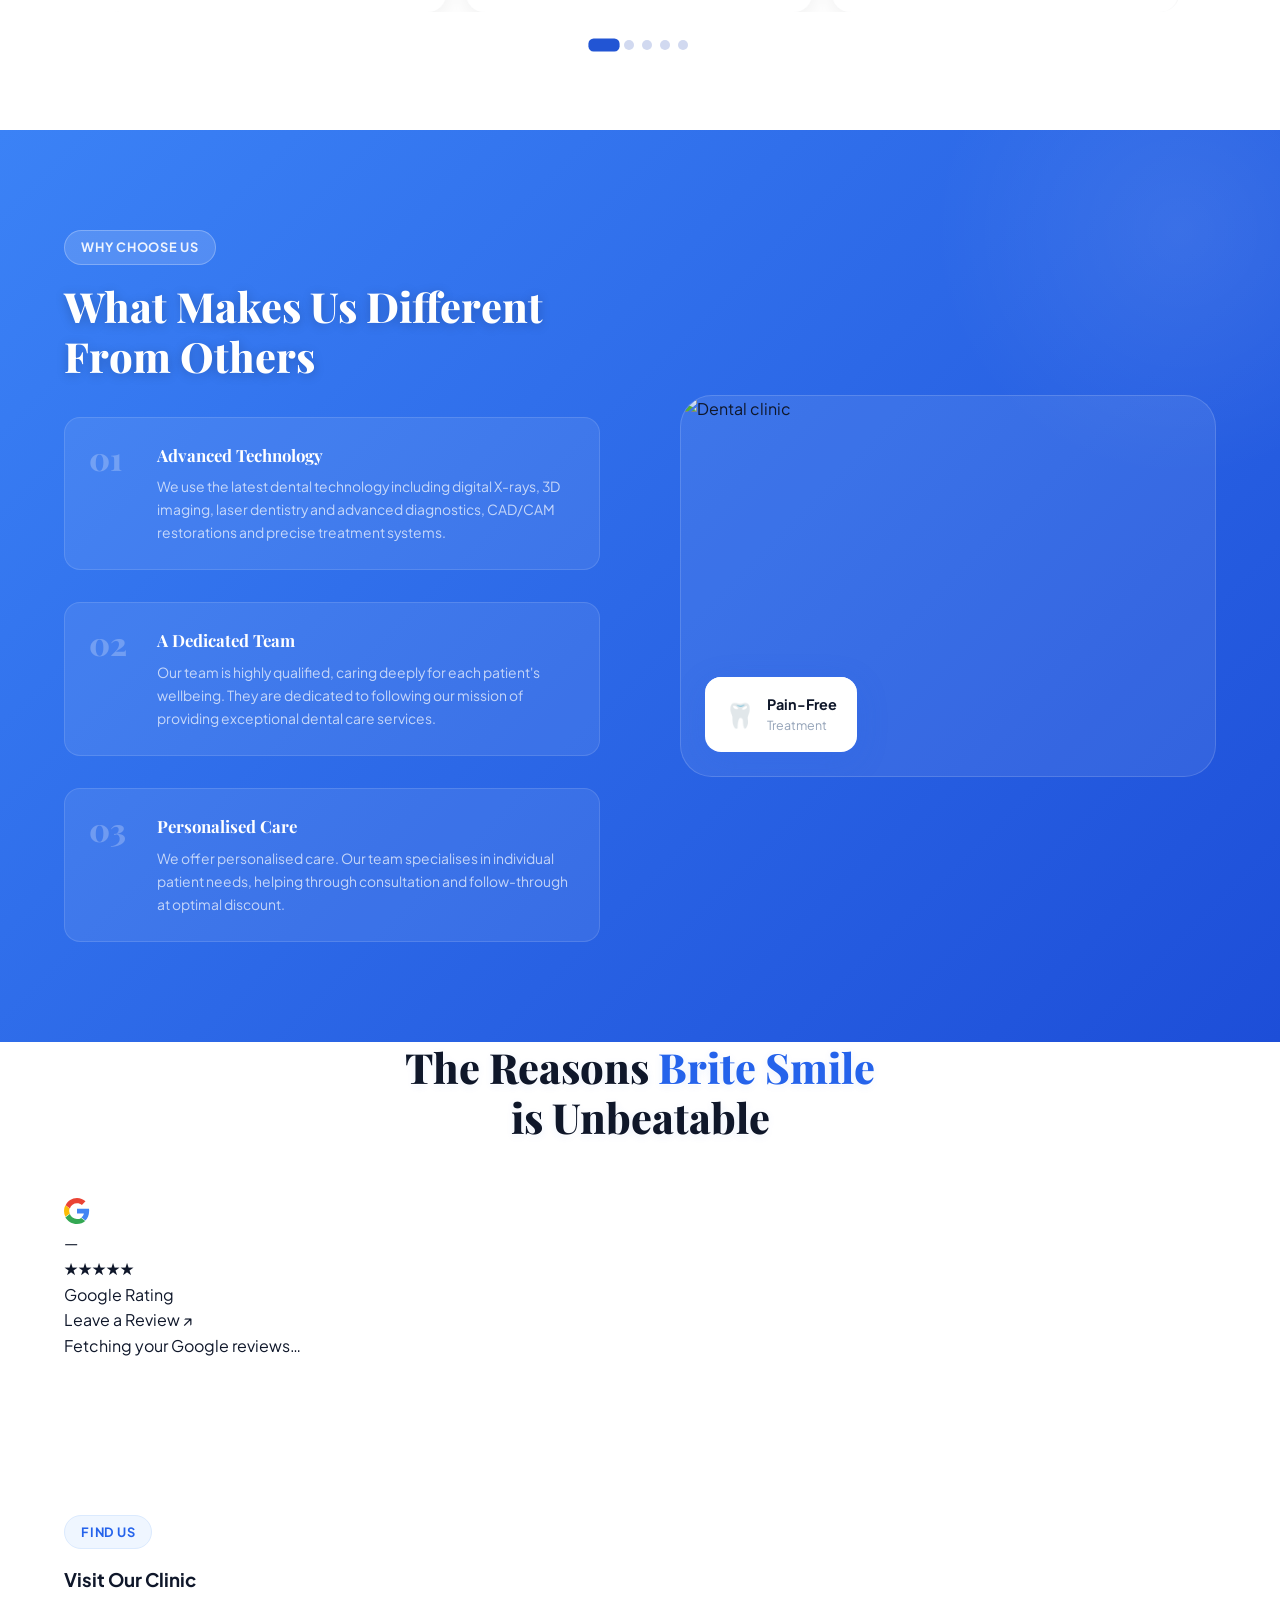
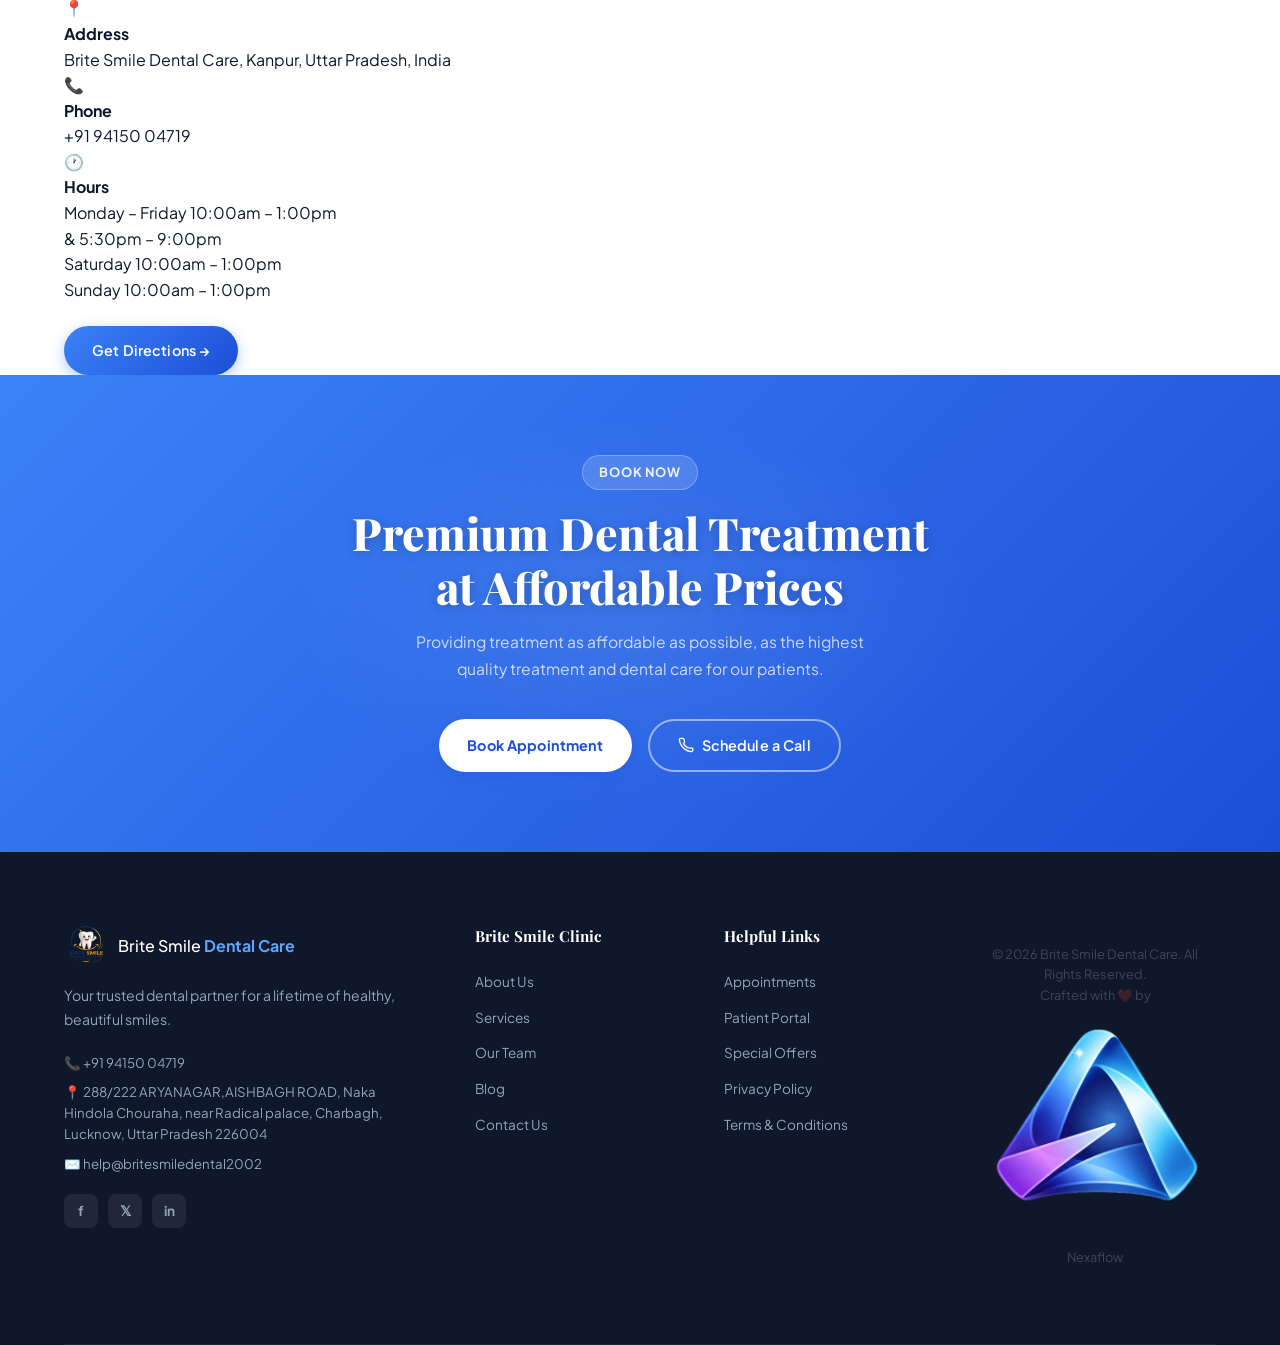
==== commit 178038e8: "Update index.html" ====
--- a/dental/index.html
+++ b/dental/index.html
@@ -17,7 +17,7 @@
     <div class="nav-container">
       <a href="#" class="nav-logo">
        <div class="logo-icon">
-  <img src="logo.png" alt="Brite Smile Logo" style="width:36px;height:36px;object-fit:contain;border-radius:8px">
+  <img src="logo.png" alt="Brite Smile Logo" style="width:36px;height:36px;object-fit:contain;">
 </div>
         <span>Brite Smile <strong>Dental Care</strong></span>
       </a>
@@ -321,8 +321,6 @@
   <div class="dots" id="dotsContainer"></div>
  
 </section>
-  <!-- ═══════════════════════════════ STATS ═══════════════════════════════ -->
-
 
   <!-- ═══════════════════════════════ WHY US ═══════════════════════════════ -->
   <section class="why-us">
@@ -373,93 +371,91 @@
   </section>
 
   <!-- ═══════════════════════════════ TESTIMONIALS ═══════════════════════════════ -->
-  <section class="testimonials" id="testimonials">
-    <div class="container">
-      <div class="section-header">
-        <div class="section-tag">Patient Reviews</div>
-        <h2 class="section-title">What Our Patients<br><span class="gradient-text">Are Saying</span></h2>
-      </div>
-      <div class="testimonials-carousel-wrap">
-        <div class="testimonials-track" id="testimonialsTrack">
-          <div class="testimonial-card">
-            <div class="quote-icon">"</div>
-            <p>I was so nervous about my dental procedure, but the team at Brite Smile made me feel completely at ease. They are patient, kind, and highly professional. I couldn't recommend them more!</p>
-            <div class="testimonial-author">
-              <div class="author-avatar">AW</div>
-              <div>
-                <strong>Ashley Williams</strong>
-                <div class="stars">★★★★★</div>
-              </div>
-            </div>
-          </div>
-          <div class="testimonial-card">
-            <div class="quote-icon">"</div>
-            <p>Amazing experience! Dr. Edwards explained every step of my implant procedure. The clinic is spotless, the staff are brilliant, and my smile has never looked better. Truly a five star experience.</p>
-            <div class="testimonial-author">
-              <div class="author-avatar">GT</div>
-              <div>
-                <strong>Ginny Thompson</strong>
-                <div class="stars">★★★★★</div>
-              </div>
-            </div>
-          </div>
-          <div class="testimonial-card">
-            <div class="quote-icon">"</div>
-            <p>I've always been scared of dentists, but not anymore. The technology they use means treatments are virtually pain-free. Best dental care I have ever received by a long stretch!</p>
-            <div class="testimonial-author">
-              <div class="author-avatar">KM</div>
-              <div>
-                <strong>Kristin Malone</strong>
-                <div class="stars">★★★★★</div>
-              </div>
-            </div>
-          </div>
-          <div class="testimonial-card">
-            <div class="quote-icon">"</div>
-            <p>The whitening treatment was fantastic! My teeth are noticeably brighter after just one session. The staff were incredibly friendly and made the whole process completely comfortable.</p>
-            <div class="testimonial-author">
-              <div class="author-avatar">SJ</div>
-              <div>
-                <strong>Stephen Jones</strong>
-                <div class="stars">★★★★★</div>
-              </div>
-            </div>
-          </div>
-          <div class="testimonial-card">
-            <div class="quote-icon">"</div>
-            <p>My children love coming here! The paediatric team is exceptional — patient, gentle, and great with kids who are nervous. They've turned dental appointments into something my kids actually look forward to.</p>
-            <div class="testimonial-author">
-              <div class="author-avatar">JW</div>
-              <div>
-                <strong>Jessica Williams</strong>
-                <div class="stars">★★★★★</div>
-              </div>
-            </div>
-          </div>
-          <div class="testimonial-card">
-            <div class="quote-icon">"</div>
-            <p>Root canal with zero pain — I didn't think that was possible until I came here. The anaesthetic was perfect and Dr. Robinson talked me through every step. Incredible professionalism.</p>
-            <div class="testimonial-author">
-              <div class="author-avatar">AH</div>
-              <div>
-                <strong>Anthony Harris</strong>
-                <div class="stars">★★★★★</div>
-              </div>
-            </div>
-          </div>
-        </div>
-        <div class="testimonial-controls">
-          <button class="carousel-btn prev" id="testPrev" aria-label="Previous">
-            <svg viewBox="0 0 24 24" fill="none" stroke="currentColor" stroke-width="2"><polyline points="15,18 9,12 15,6"/></svg>
-          </button>
-          <div class="carousel-dots" id="testDots"></div>
-          <button class="carousel-btn next" id="testNext" aria-label="Next">
-            <svg viewBox="0 0 24 24" fill="none" stroke="currentColor" stroke-width="2"><polyline points="9,18 15,12 9,6"/></svg>
-          </button>
-        </div>
-      </div>
-    </div>
-  </section>
+ <!-- ═══════════════════════════════ REVIEWS + MAP ═══════════════════════════════ -->
+<section class="reviews-map-section" id="reviews">
+  <div class="container">
+
+    <!-- heading -->
+    <div class="section-header">
+      <h2 class="section-title">The Reasons <span class="gradient-text">Brite Smile</span><br>is Unbeatable</h2>
+    </div>
+
+    <!-- Google rating summary bar -->
+    <div class="reviews-summary">
+      <svg width="26" height="26" viewBox="0 0 48 48">
+        <path fill="#EA4335" d="M24 9.5c3.5 0 6.6 1.2 9 3.2l6.7-6.7C35.7 2.5 30.2 0 24 0 14.7 0 6.8 5.4 3 13.3l7.8 6C12.7 13.2 17.9 9.5 24 9.5z"/>
+        <path fill="#4285F4" d="M46.5 24.5c0-1.6-.1-3.1-.4-4.5H24v8.5h12.7c-.6 3-2.3 5.5-4.8 7.2l7.5 5.8c4.4-4 6.9-10 6.9-17z"/>
+        <path fill="#FBBC05" d="M10.8 28.7A14.6 14.6 0 0 1 9.5 24c0-1.6.3-3.2.8-4.7l-7.8-6A23.9 23.9 0 0 0 0 24c0 3.9.9 7.5 2.5 10.8l8.3-6.1z"/>
+        <path fill="#34A853" d="M24 48c6.2 0 11.4-2 15.2-5.5l-7.5-5.8c-2 1.4-4.6 2.2-7.7 2.2-6.1 0-11.3-3.7-13.2-9.2l-8.3 6.1C6.8 42.6 14.7 48 24 48z"/>
+      </svg>
+      <div class="rs-score" id="rsScore">—</div>
+      <div class="rs-stars" id="rsStars">★★★★★</div>
+      <div class="rs-label" id="rsLabel">Google Rating</div>
+      <a href="https://g.page/r/CeyssPe6W6NiEBM/review" target="_blank" class="rs-cta">Leave a Review ↗</a>
+    </div>
+
+    <!-- Reviews ticker -->
+    <div class="reviews-ticker-outer">
+      <div class="reviews-ticker-fade left"></div>
+      <div class="reviews-ticker-fade right"></div>
+      <div class="reviews-ticker-wrap" id="reviewsTickerWrap">
+        <div class="reviews-ticker" id="reviewsTicker">
+          <!-- cards injected by JS -->
+          <div class="review-loading">Fetching your Google reviews…</div>
+        </div>
+      </div>
+    </div>
+
+    <!-- Map + info split -->
+    <div class="map-info-grid">
+
+      <div class="map-wrap">
+        <iframe
+          src="https://www.google.com/maps/embed?pb=!1m18!1m12!1m3!1d113940.93544738425!2d80.79335086661176!3d26.819136168921034!2m3!1f0!2f0!3f0!3m2!1i1024!2i768!4f13.1!3m3!1m2!1s0x399bfdca574fe4c9%3A0x62a35bbaf7b0acec!2sBRITE%20SMILE%20DENTAL%20CARE%20%7C%20BEST%20DENTAL%20%7CBEST%20DENTIST%20%7CRCT%7C%20IMPLANT%20%7C%20FIXED%20TEETH%7C%20DENTURES%20l%20INVISALIGN%20DR.PRIYANK%20PRAKASH!5e0!3m2!1sen!2sin!4v1779967667296!5m2!1sen!2sin"
+          width="100%" height="100%" style="border:0;" allowfullscreen="" loading="lazy"
+          referrerpolicy="no-referrer-when-downgrade" title="Brite Smile Dental Care location">
+        </iframe>
+      </div>
+
+      <div class="map-info">
+        <div class="section-tag">Find Us</div>
+        <h3>Visit Our Clinic</h3>
+        <div class="map-info-items">
+          <div class="map-info-item">
+            <div class="map-info-icon">📍</div>
+            <div>
+              <strong>Address</strong>
+              <p>Brite Smile Dental Care, Kanpur, Uttar Pradesh, India</p>
+            </div>
+          </div>
+          <div class="map-info-item">
+            <div class="map-info-icon">📞</div>
+            <div>
+              <strong>Phone</strong>
+              <p><a href="tel:+919415004719">+91 94150 04719</a></p>
+            </div>
+          </div>
+          <div class="map-info-item">
+            <div class="map-info-icon">🕐</div>
+            <div>
+              <strong>Hours</strong>
+              <ul class="opening-times-map">
+  <li><span>Monday – Friday</span><span> 10:00am – 1:00pm</span></li>
+  <li><span></span><span> & 5:30pm – 9:00pm</span></li>
+  <li><span>Saturday</span><span> 10:00am – 1:00pm</span></li>
+  <li><span>Sunday</span><span> 10:00am – 1:00pm</span></li>
+</ul>
+            </div>
+          </div>
+        </div>
+        <a href="https://maps.google.com/?q=Brite+Smile+Dental+Care+Kanpur" target="_blank" class="btn btn-primary" style="margin-top:24px;">
+          Get Directions →
+        </a>
+      </div>
+
+    </div>
+  </div>
+</section>
 
   <!-- ═══════════════════════════════ CTA BANNER ═══════════════════════════════ -->
   <section class="cta-banner" id="contact">
@@ -485,17 +481,17 @@
     <div class="container">
       <div class="footer-grid">
         <div class="footer-brand">
-          <div class="nav-logo footer-logo">
-           <div class="logo-icon">
-  <img src="logo.png" alt="Brite Smile Logo" style="width:36px;height:36px;object-fit:contain;border-radius:8px">
+         <div class="nav-logo footer-logo">
+  <div class="logo-icon" style="background:transparent!important;">
+    <img src="logo.png" alt="Brite Smile Logo" style="width:44px;height:44px;object-fit:contain;">
+  </div>
+  <span style="color:#ffffff!important;font-weight:500;">Brite Smile <strong style="color:#60a5fa!important;font-weight:700;">Dental Care</strong></span>
 </div>
-            <span>Brite Smile <strong>Dental Care</strong></span>
-          </div>
           <p>Your trusted dental partner for a lifetime of healthy, beautiful smiles.</p>
           <div class="footer-contact-info">
-            <div>📞 +1 (555) 000-0000</div>
-            <div>📍 123 Dental Street, Health City</div>
-            <div>✉️ hello@britesmile.com</div>
+            <div>📞 +91 94150 04719</div>
+            <div>📍 288/222 ARYANAGAR,AISHBAGH ROAD, Naka Hindola Chouraha, near Radical palace, Charbagh, Lucknow, Uttar Pradesh 226004</div>
+            <div>✉️ help@britesmiledental2002</div>
           </div>
           <div class="footer-social">
             <a href="#" aria-label="Facebook">f</a>
@@ -523,22 +519,21 @@
             <li><a href="#">Terms & Conditions</a></li>
           </ul>
         </div>
-        <div class="footer-col">
-          <h5>Opening Times</h5>
-          <ul class="opening-times">
-            <li><span>Monday – Friday</span><span>8:00am – 7:00pm</span></li>
-            <li><span>Saturday</span><span>9:00am – 5:00pm</span></li>
-            <li><span>Sunday</span><span>Closed</span></li>
-          </ul>
-        </div>
-      </div>
+
       <div class="footer-bottom">
-        <p>© 2025 Brite Smile Dental Care. All Rights Reserved.</p>
-      </div>
+  <p>© 2026 Brite Smile Dental Care. All Rights Reserved.</p>
+ <p class="crafted-by">
+  Crafted with <span class="heart">❤️</span> by 
+  <a href="https://nexaflow.bar" target="_blank" rel="noopener">
+    <img src="logo_main.png" alt="Nexaflow" class="nexaflow-logo">
+    Nexaflow
+  </a>
+</p>
+</div>
     </div>
   </footer>
 
   <!-- Three.js must load BEFORE script.js -->
   <script src="script.js"></script>
 </body>
-</html>+</html>
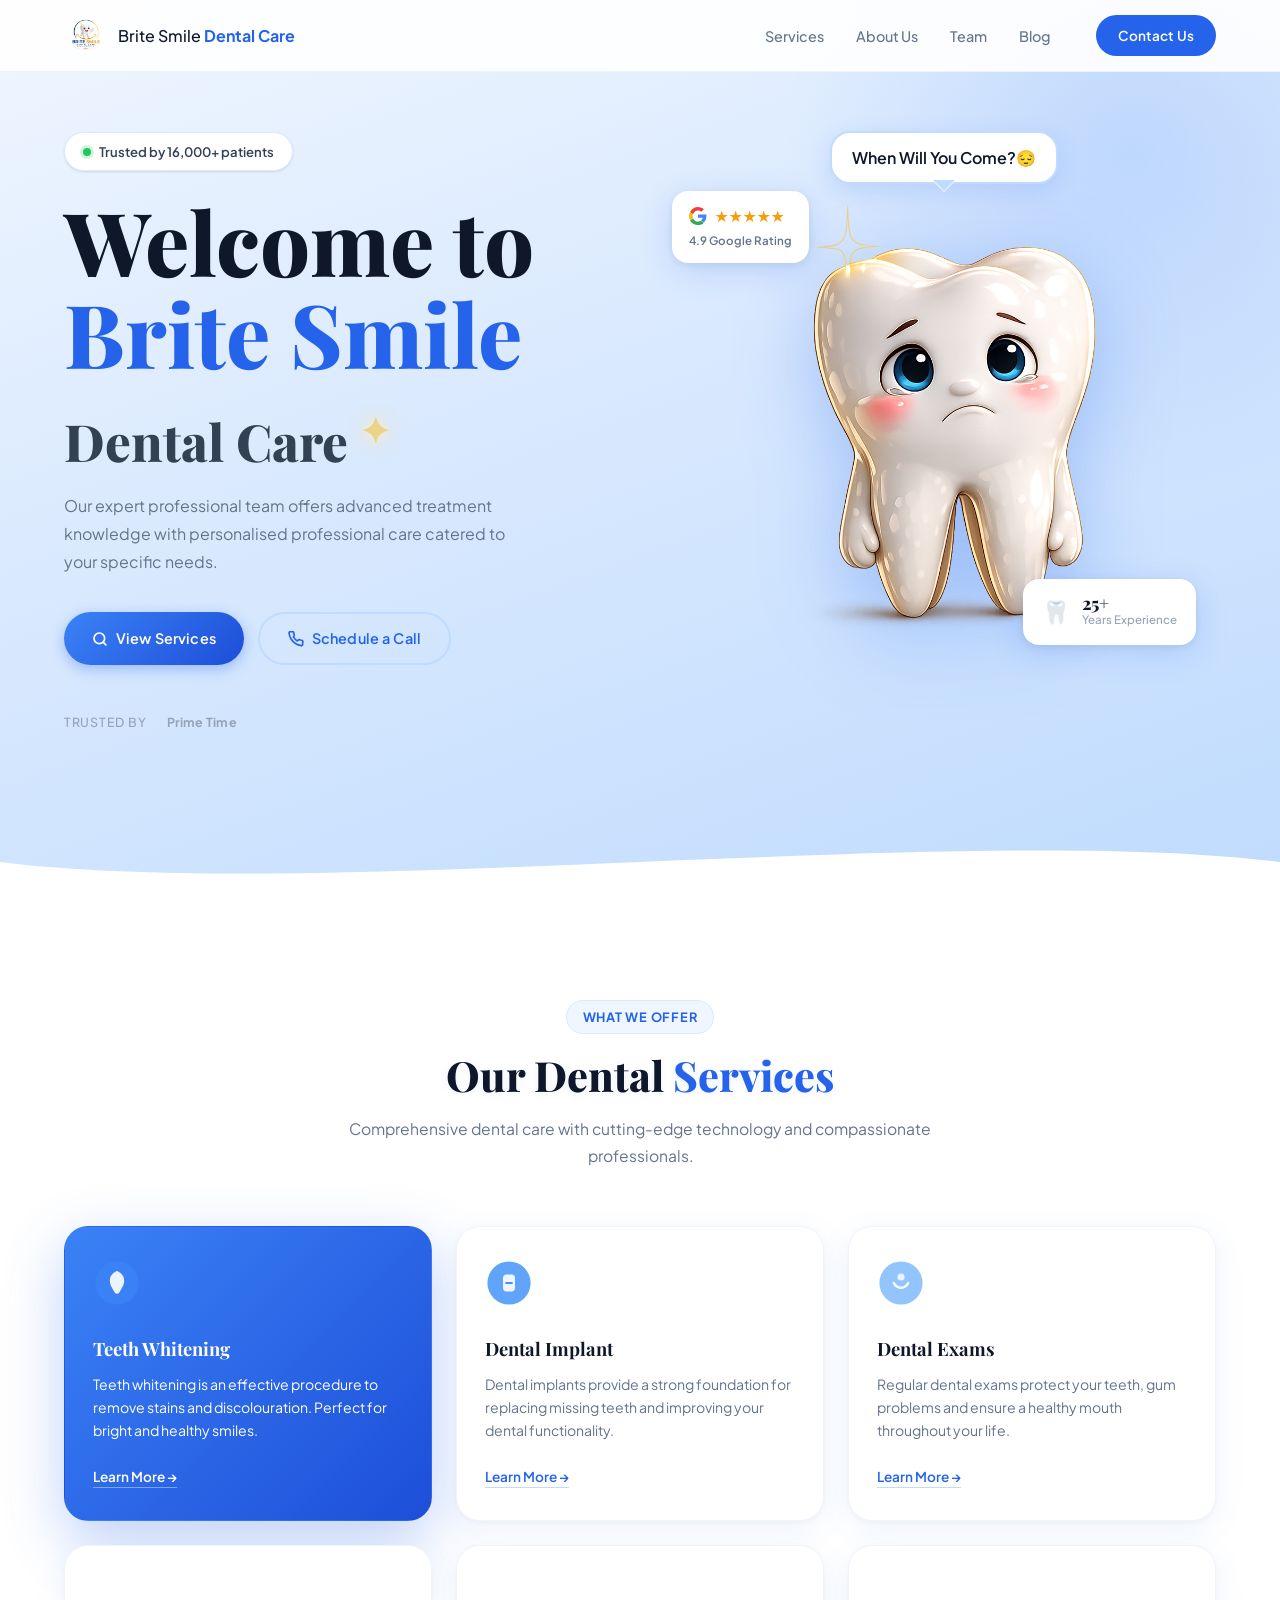
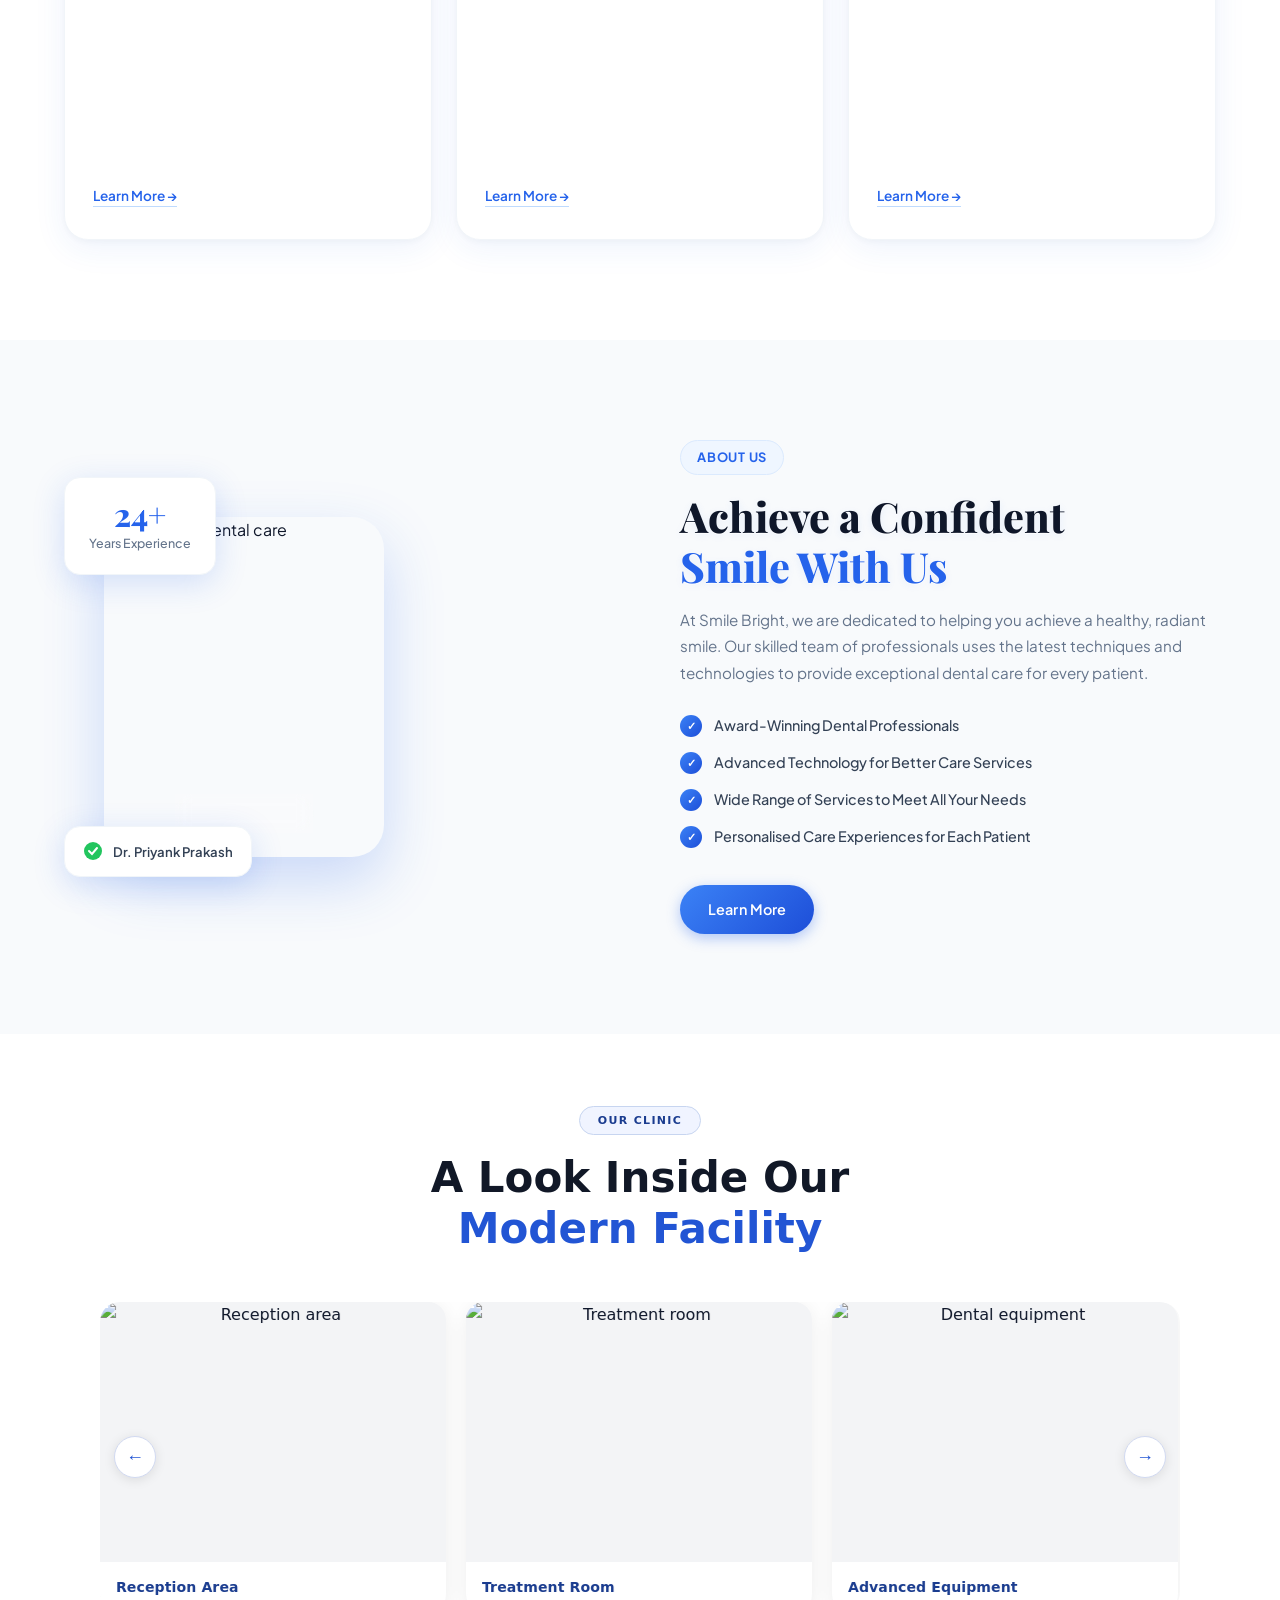
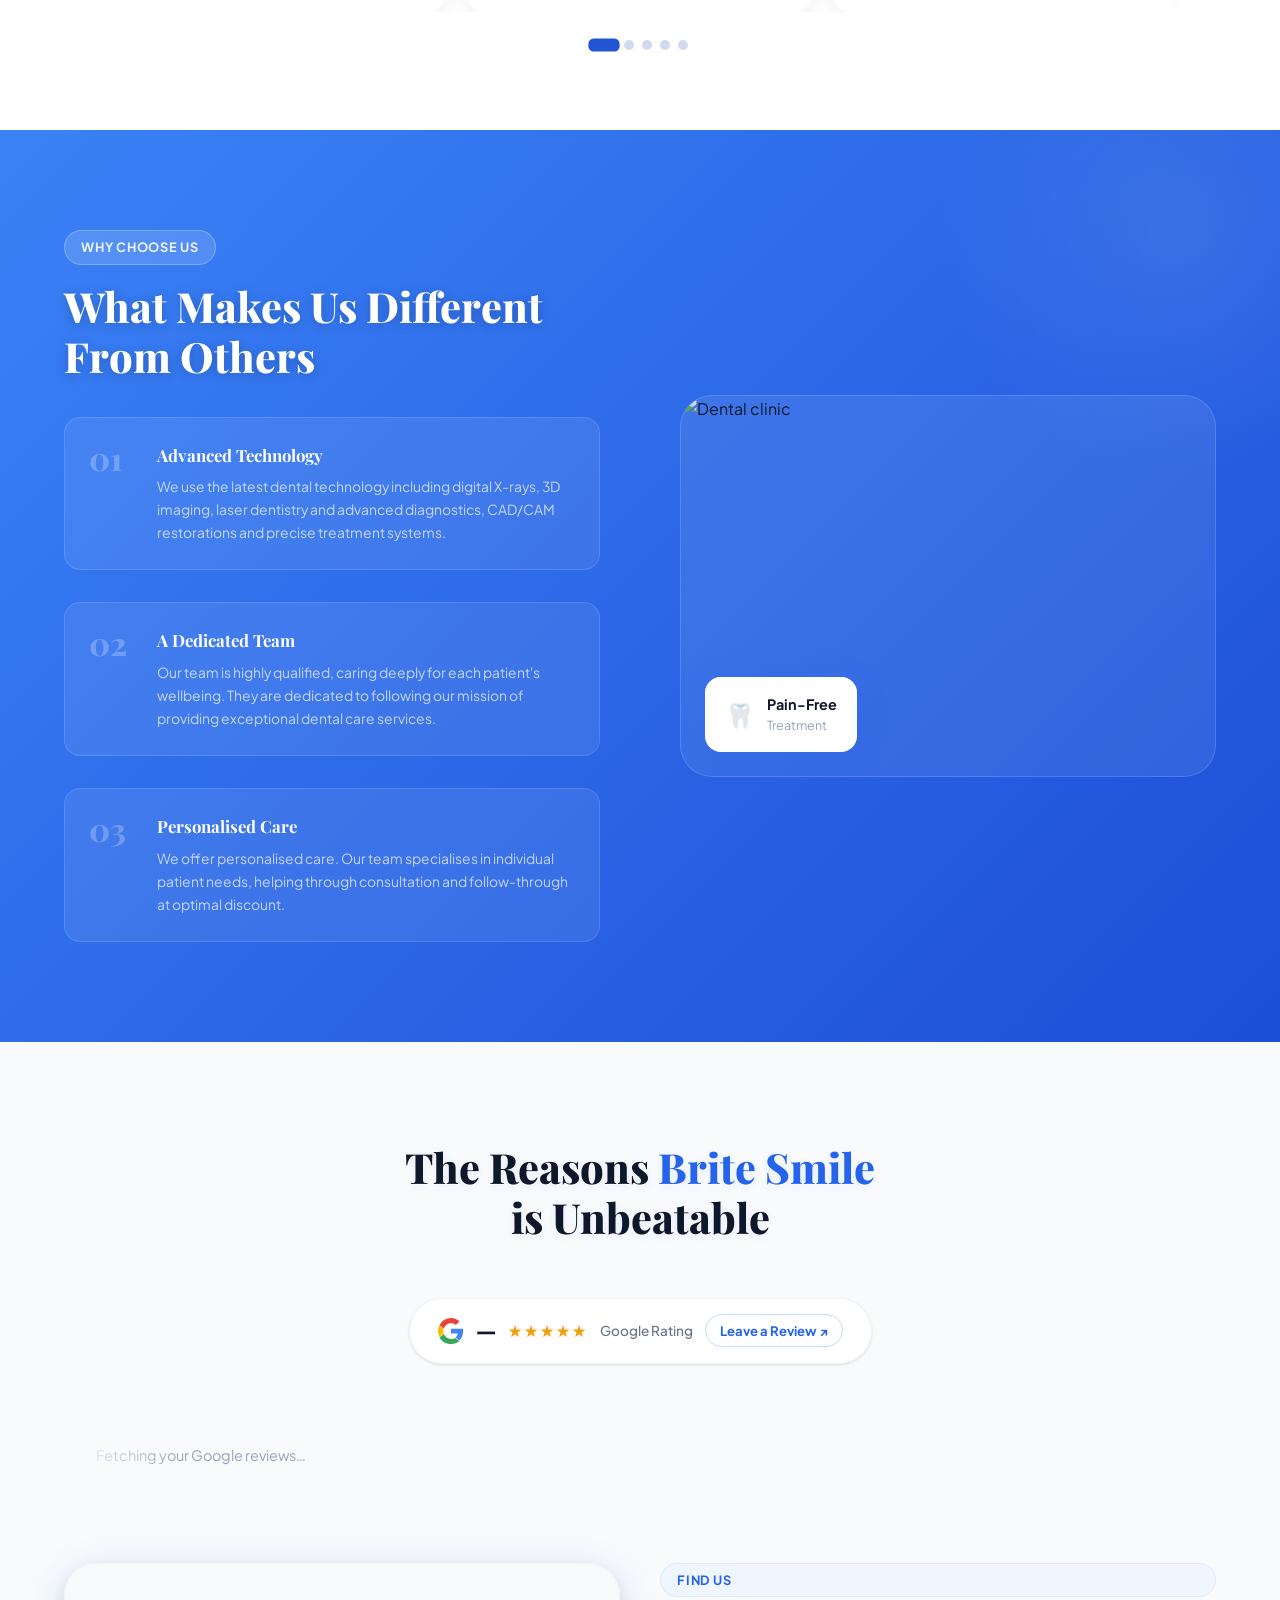
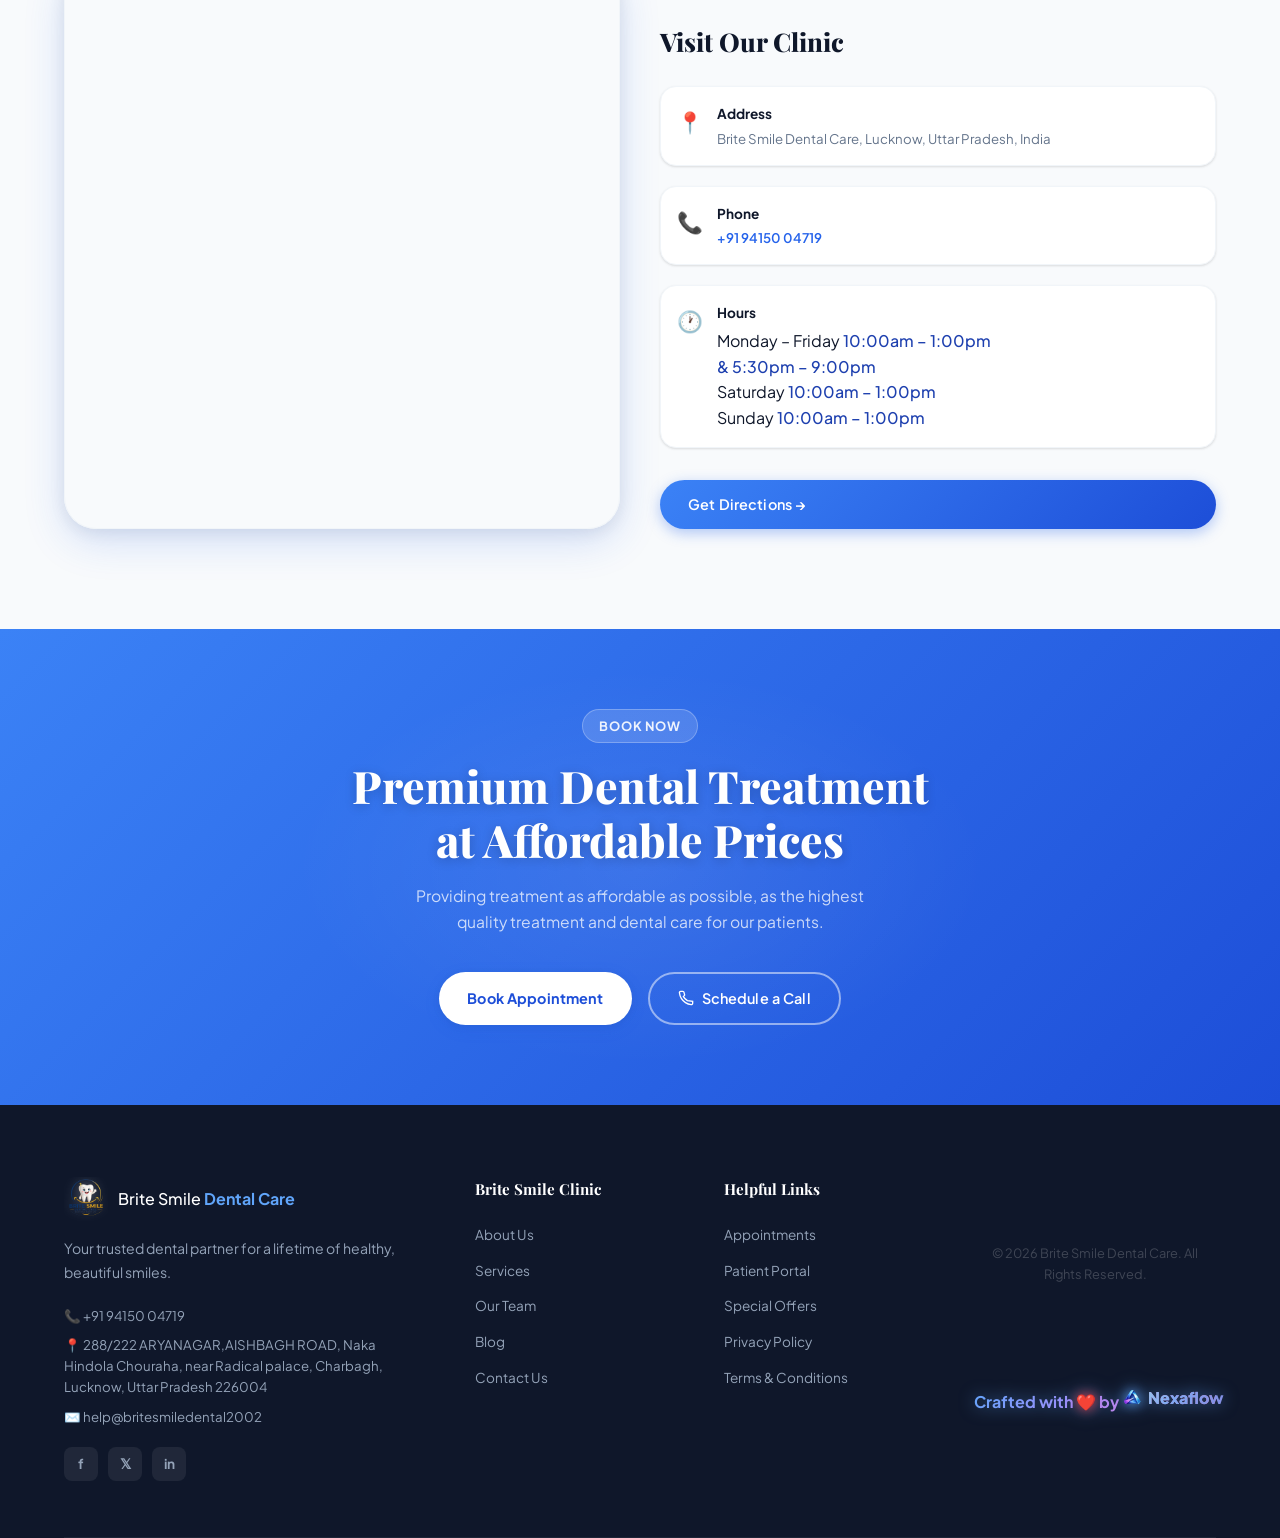
==== commit 349fb467: "Update index.html" ====
--- a/dental/index.html
+++ b/dental/index.html
@@ -425,7 +425,7 @@
             <div class="map-info-icon">📍</div>
             <div>
               <strong>Address</strong>
-              <p>Brite Smile Dental Care, Kanpur, Uttar Pradesh, India</p>
+              <p>Brite Smile Dental Care, Lucknow, Uttar Pradesh, India</p>
             </div>
           </div>
           <div class="map-info-item">
--- a/dental/style.css
+++ b/dental/style.css
@@ -1115,7 +1115,10 @@
 
 .footer-logo { margin-bottom: 16px; }
 .footer-logo .nav-logo { color: var(--white); }
-.footer-logo .logo-icon { background: var(--grad-main); }
+.footer-logo .logo-icon { background: transparent; }
+.footer-logo .logo-icon img {
+  filter: drop-shadow(0 0 6px rgba(255,255,255,0.3));
+}
 
 .footer-brand p {
   font-size: .88rem;
@@ -1174,6 +1177,7 @@
   border-bottom: 1px solid rgba(255,255,255,.04);
 }
 .opening-times li span:last-child { color: var(--white); font-weight: 500; }
+.opening-times-map li span:last-child { color: var(--blue-800); font-weight: 500; }
 
 .footer-bottom {
   padding: 20px 0;
@@ -1644,4 +1648,354 @@
     white-space: nowrap;
     z-index: 10;
   }
-}+}
+
+/*maps*/
+/* ═══════════════════════════════
+   REVIEWS + MAP SECTION
+═══════════════════════════════ */
+.reviews-map-section {
+  padding: 100px 0;
+  background: var(--gray-50);
+}
+
+/* ── Rating summary bar ── */
+.reviews-summary {
+  display: flex;
+  align-items: center;
+  justify-content: center;
+  gap: 12px;
+  flex-wrap: wrap;
+  margin-bottom: 48px;
+  background: var(--white);
+  border: 1px solid var(--gray-100);
+  border-radius: var(--radius-full);
+  padding: 14px 28px;
+  width: fit-content;
+  margin-left: auto;
+  margin-right: auto;
+  box-shadow: var(--shadow-sm);
+}
+
+.rs-score {
+  font-family: var(--ff-display);
+  font-size: 1.4rem;
+  font-weight: 800;
+  color: var(--gray-900);
+}
+
+.rs-stars {
+  color: #f59e0b;
+  font-size: 1rem;
+  letter-spacing: 2px;
+}
+
+.rs-label {
+  font-size: .85rem;
+  color: var(--gray-500);
+  font-weight: 500;
+}
+
+.rs-cta {
+  font-size: .82rem;
+  font-weight: 700;
+  color: var(--blue-600);
+  border: 1px solid var(--blue-200);
+  border-radius: var(--radius-full);
+  padding: 5px 14px;
+  transition: var(--transition);
+  white-space: nowrap;
+}
+.rs-cta:hover {
+  background: var(--blue-600);
+  color: var(--white);
+  border-color: var(--blue-600);
+}
+
+/* ── Reviews ticker ── */
+.reviews-ticker-outer {
+  position: relative;
+  overflow: hidden;
+  margin-bottom: 64px;
+}
+
+.reviews-ticker-fade {
+  position: absolute;
+  top: 0; bottom: 0;
+  width: 120px;
+  z-index: 2;
+  pointer-events: none;
+}
+.reviews-ticker-fade.left  { left: 0;  background: linear-gradient(to right, var(--gray-50), transparent); }
+.reviews-ticker-fade.right { right: 0; background: linear-gradient(to left,  var(--gray-50), transparent); }
+
+.reviews-ticker-wrap { overflow: hidden; }
+
+.reviews-ticker {
+  display: flex;
+  gap: 20px;
+  animation: ticker-scroll 30s linear infinite;
+  width: max-content;
+}
+.reviews-ticker:hover { animation-play-state: paused; }
+
+@keyframes ticker-scroll {
+  0%   { transform: translateX(0); }
+  100% { transform: translateX(-50%); }
+}
+
+/* ── Review card ── */
+.review-card {
+  flex: 0 0 320px;
+  background: var(--white);
+  border: 1px solid var(--gray-100);
+  border-radius: var(--radius-lg);
+  padding: 24px;
+  box-shadow: var(--shadow-sm);
+  transition: box-shadow var(--transition), transform var(--transition);
+}
+.review-card:hover {
+  box-shadow: var(--shadow-md);
+  transform: translateY(-4px);
+}
+
+.review-top {
+  display: flex;
+  align-items: center;
+  gap: 12px;
+  margin-bottom: 14px;
+}
+
+.reviewer-avatar {
+  width: 40px; height: 40px;
+  background: var(--grad-main);
+  border-radius: 50%;
+  display: flex;
+  align-items: center;
+  justify-content: center;
+  color: var(--white);
+  font-size: .75rem;
+  font-weight: 700;
+  flex-shrink: 0;
+}
+
+.reviewer-name {
+  font-size: .88rem;
+  font-weight: 700;
+  color: var(--gray-900);
+}
+
+.review-stars {
+  color: #f59e0b;
+  font-size: .8rem;
+  letter-spacing: 1px;
+  margin-top: 2px;
+}
+
+.google-g { margin-left: auto; flex-shrink: 0; opacity: .7; }
+
+.review-card p {
+  font-size: .84rem;
+  color: var(--gray-500);
+  line-height: 1.65;
+}
+
+.review-date {
+  font-size: .75rem;
+  color: var(--gray-400);
+  margin-top: 10px;
+}
+
+.review-loading {
+  padding: 32px;
+  color: var(--gray-400);
+  font-size: .9rem;
+}
+
+/* ── Map + info grid ── */
+.map-info-grid {
+  display: grid;
+  grid-template-columns: 1fr 1fr;
+  gap: 40px;
+  align-items: stretch;
+}
+
+.map-wrap {
+  border-radius: var(--radius-xl);
+  overflow: hidden;
+  box-shadow: var(--shadow-lg);
+  min-height: 380px;
+  border: 1px solid var(--gray-100);
+}
+
+.map-info {
+  display: flex;
+  flex-direction: column;
+  justify-content: center;
+  gap: 8px;
+}
+
+.map-info h3 {
+  font-family: var(--ff-display);
+  font-size: 1.6rem;
+  font-weight: 800;
+  color: var(--gray-900);
+  margin-bottom: 8px;
+}
+
+.map-info-items {
+  display: flex;
+  flex-direction: column;
+  gap: 20px;
+  margin-top: 8px;
+}
+
+.map-info-item {
+  display: flex;
+  align-items: flex-start;
+  gap: 14px;
+  padding: 16px;
+  background: var(--white);
+  border-radius: var(--radius-md);
+  border: 1px solid var(--gray-100);
+  box-shadow: var(--shadow-sm);
+}
+
+.map-info-icon {
+  font-size: 1.3rem;
+  flex-shrink: 0;
+  margin-top: 2px;
+}
+
+.map-info-item strong {
+  display: block;
+  font-size: .85rem;
+  font-weight: 700;
+  color: var(--gray-900);
+  margin-bottom: 4px;
+}
+
+.map-info-item p {
+  font-size: .83rem;
+  color: var(--gray-500);
+  line-height: 1.5;
+  margin: 0;
+}
+
+.map-info-item a {
+  color: var(--blue-600);
+  font-weight: 600;
+}
+
+/* ── Responsive ── */
+@media (max-width: 768px) {
+  .map-info-grid {
+    grid-template-columns: 1fr;
+  }
+
+  .map-wrap {
+    min-height: 280px;
+  }
+
+  .reviews-ticker-fade {
+    width: 40px;
+  }
+
+  .review-card {
+    flex: 0 0 280px;
+  }
+}
+
+.footer-bottom {
+  display: flex;
+  align-items: center;
+  justify-content: space-between;
+  flex-wrap: wrap;
+  gap: 8px;
+}
+
+.crafted-by {
+  font-size: 1rem;
+  font-weight: 700;
+  background: linear-gradient(135deg, #60a5fa, #a78bfa, #f472b6);
+  -webkit-background-clip: text;
+  -webkit-text-fill-color: transparent;
+  background-clip: text;
+  filter: drop-shadow(0 0 8px rgba(96,165,250,0.6));
+  animation: neon-glow 2s ease-in-out infinite;
+}
+
+@keyframes neon-glow {
+  0%, 100% { filter: drop-shadow(0 0 6px rgba(96,165,250,0.6)) drop-shadow(0 0 12px rgba(167,139,250,0.4)); }
+  50%       { filter: drop-shadow(0 0 14px rgba(96,165,250,1)) drop-shadow(0 0 28px rgba(167,139,250,0.8)) drop-shadow(0 0 40px rgba(244,114,182,0.5)); }
+}
+
+.crafted-by a {
+  display: inline-flex;
+  align-items: center;
+  gap: 6px;
+  font-size: 1rem;
+  font-weight: 800;
+  background: linear-gradient(135deg, #60a5fa, #a78bfa, #f472b6);
+  -webkit-background-clip: text;
+  -webkit-text-fill-color: transparent;
+  background-clip: text;
+  border: none;
+  border-radius: 0;
+  padding: 0;
+  box-shadow: none;
+  text-shadow: none;
+  animation: none;
+}
+
+@media (max-width: 768px) {
+  .footer-bottom {
+    flex-direction: column;
+    text-align: center;
+  }
+}
+
+.crafted-by a {
+  display: inline-flex;
+  align-items: center;
+  gap: 6px;
+  font-size: 1rem;
+  font-weight: 800;
+  background: linear-gradient(135deg, #b4d5e3, #7eaaf1, #8688e0);
+  -webkit-background-clip: text;
+  -webkit-text-fill-color: transparent;
+  background-clip: text;
+  border: none;
+  border-radius: 0;
+  padding: 0;
+  box-shadow: none;
+  animation: nexaflow-glow 2s ease-in-out infinite;
+}
+
+.crafted-by .heart {
+  -webkit-text-fill-color: #ff4444;
+  color: #ff4444;
+  filter: drop-shadow(0 0 6px rgba(255,50,50,0.8));
+  animation: heartbeat 0.8s ease-in-out infinite;
+}
+
+.crafted-by {
+  white-space: nowrap;
+}
+.nexaflow-logo {
+  width: 20px;
+  height: 20px;
+  object-fit: contain;
+  border-radius: 4px;
+  animation: logo-heartbeat 0.8s ease-in-out infinite;
+  filter: drop-shadow(0 0 6px rgba(96,165,250,0.8));
+}
+
+@keyframes logo-heartbeat {
+  0%   { transform: scale(1); }
+  15%  { transform: scale(1.4); }
+  30%  { transform: scale(1); }
+  45%  { transform: scale(1.3); }
+  60%  { transform: scale(1); }
+  100% { transform: scale(1); }
+}
